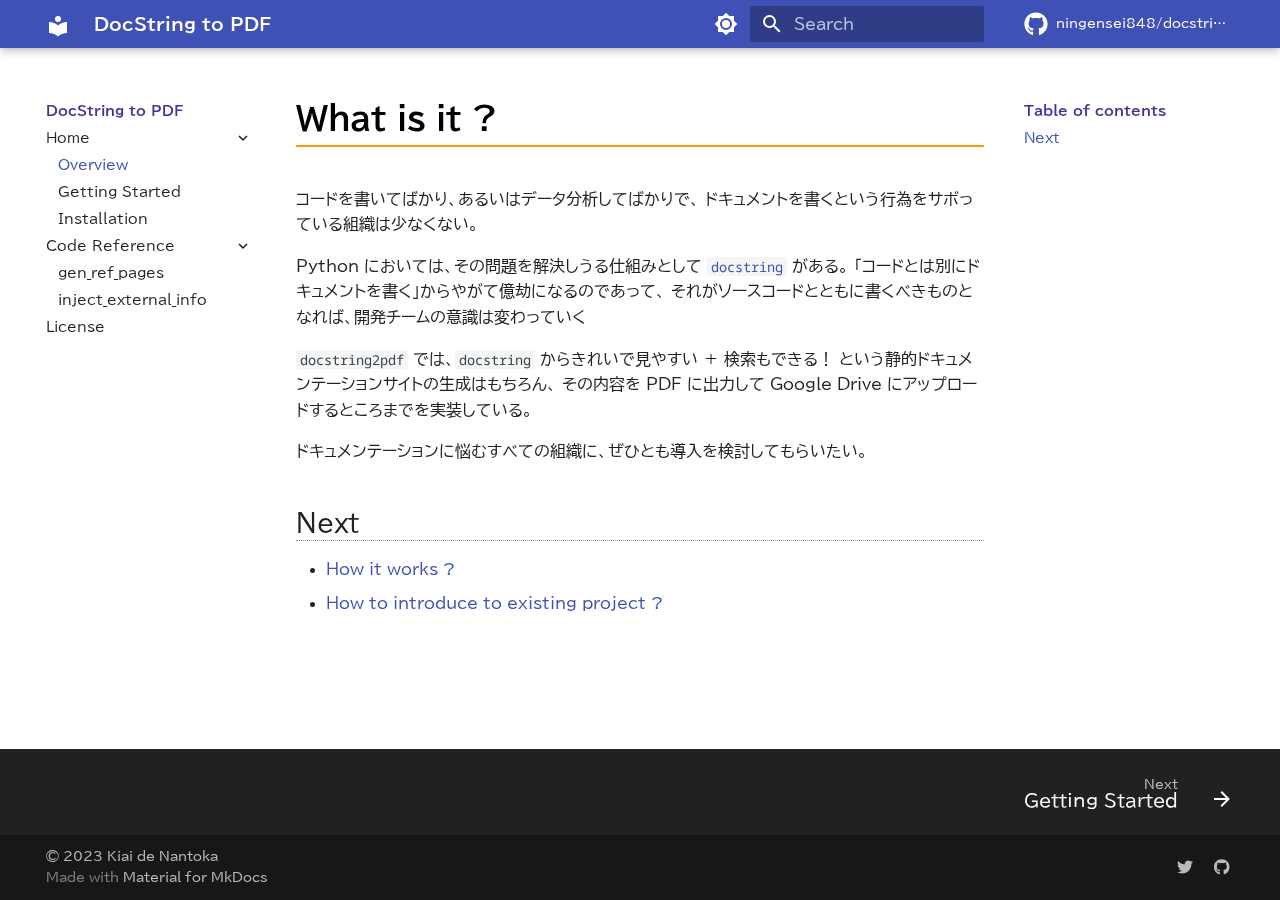
==== index.html @ f51d1ccf "deploy: 85090eb2e5ffa8739192ae83492448641eef5630" ====
<!doctype html>
<html lang="en" class="no-js">
  <head>
    
      <meta charset="utf-8">
      <meta name="viewport" content="width=device-width,initial-scale=1">
      
        <meta name="description" content="This is Documentation for docstring2pdf">
      
      
        <meta name="author" content="Ningensei848">
      
      
        <link rel="canonical" href="https://ningensei848.github.io/docstring2pdf/">
      
      
      
        <link rel="next" href="how-it-works/">
      
      <link rel="icon" href="https://ningensei848.github.io/img/favicon.ico">
      <meta name="generator" content="mkdocs-1.4.2, mkdocs-material-9.1.5">
    
    
      
        <title>docstring2pdf の紹介 - DocString to PDF</title>
      
    
    
      <link rel="stylesheet" href="assets/stylesheets/main.7a7fce14.min.css">
      
        
        <link rel="stylesheet" href="assets/stylesheets/palette.a0c5b2b5.min.css">
      
      

    
    
    
      
        
        
        <link rel="preconnect" href="https://fonts.gstatic.com" crossorigin>
        <link rel="stylesheet" href="https://fonts.googleapis.com/css?family=BIZ+UDPGothic:300,300i,400,400i,700,700i%7CNoto+Sans+Mono:400,400i,700,700i&display=fallback">
        <style>:root{--md-text-font:"BIZ UDPGothic";--md-code-font:"Noto Sans Mono"}</style>
      
    
    
      <link rel="stylesheet" href="assets/_mkdocstrings.css">
    
      <link rel="stylesheet" href="stylesheets/base.css">
    
      <link rel="stylesheet" href="stylesheets/material.css">
    
      <link rel="stylesheet" href="stylesheets/mkdocstrings.css">
    
    <script>__md_scope=new URL(".",location),__md_hash=e=>[...e].reduce((e,_)=>(e<<5)-e+_.charCodeAt(0),0),__md_get=(e,_=localStorage,t=__md_scope)=>JSON.parse(_.getItem(t.pathname+"."+e)),__md_set=(e,_,t=localStorage,a=__md_scope)=>{try{t.setItem(a.pathname+"."+e,JSON.stringify(_))}catch(e){}}</script>
    
      
  


  
  


  <script id="__analytics">function __md_analytics(){function n(){dataLayer.push(arguments)}window.dataLayer=window.dataLayer||[],n("js",new Date),n("config","G-W1M1TTQDP4"),document.addEventListener("DOMContentLoaded",function(){document.forms.search&&document.forms.search.query.addEventListener("blur",function(){this.value&&n("event","search",{search_term:this.value})}),document$.subscribe(function(){var a=document.forms.feedback;if(void 0!==a)for(var e of a.querySelectorAll("[type=submit]"))e.addEventListener("click",function(e){e.preventDefault();var t=document.location.pathname,e=this.getAttribute("data-md-value");n("event","feedback",{page:t,data:e}),a.firstElementChild.disabled=!0;e=a.querySelector(".md-feedback__note [data-md-value='"+e+"']");e&&(e.hidden=!1)}),a.hidden=!1}),location$.subscribe(function(e){n("config","G-W1M1TTQDP4",{page_path:e.pathname})})});var e=document.createElement("script");e.async=!0,e.src="https://www.googletagmanager.com/gtag/js?id=G-W1M1TTQDP4",document.getElementById("__analytics").insertAdjacentElement("afterEnd",e)}</script>

  
    <script>"undefined"!=typeof __md_analytics&&__md_analytics()</script>
  

    
    
      
        <meta  property="og:type"  content="website" >
      
        <meta  property="og:title"  content="docstring2pdf の紹介 - DocString to PDF" >
      
        <meta  property="og:description"  content="This is Documentation for docstring2pdf" >
      
        <meta  property="og:image"  content="https://ningensei848.github.io/docstring2pdf/assets/images/social/index.png" >
      
        <meta  property="og:image:type"  content="image/png" >
      
        <meta  property="og:image:width"  content="1200" >
      
        <meta  property="og:image:height"  content="630" >
      
        <meta  property="og:url"  content="https://ningensei848.github.io/docstring2pdf/" >
      
        <meta  name="twitter:card"  content="summary_large_image" >
      
        <meta  name="twitter:title"  content="docstring2pdf の紹介 - DocString to PDF" >
      
        <meta  name="twitter:description"  content="This is Documentation for docstring2pdf" >
      
        <meta  name="twitter:image"  content="https://ningensei848.github.io/docstring2pdf/assets/images/social/index.png" >
      
    
    
  </head>
  
  
    
    
      
    
    
    
    
    <body dir="ltr" data-md-color-scheme="default" data-md-color-primary="indigo" data-md-color-accent="">
  
    
    
      <script>var palette=__md_get("__palette");if(palette&&"object"==typeof palette.color)for(var key of Object.keys(palette.color))document.body.setAttribute("data-md-color-"+key,palette.color[key])</script>
    
    <input class="md-toggle" data-md-toggle="drawer" type="checkbox" id="__drawer" autocomplete="off">
    <input class="md-toggle" data-md-toggle="search" type="checkbox" id="__search" autocomplete="off">
    <label class="md-overlay" for="__drawer"></label>
    <div data-md-component="skip">
      
        
        <a href="#what-is-it" class="md-skip">
          Skip to content
        </a>
      
    </div>
    <div data-md-component="announce">
      
    </div>
    
    
      

  

<header class="md-header md-header--shadow" data-md-component="header">
  <nav class="md-header__inner md-grid" aria-label="Header">
    <a href="." title="DocString to PDF" class="md-header__button md-logo" aria-label="DocString to PDF" data-md-component="logo">
      
  
  <svg xmlns="http://www.w3.org/2000/svg" viewBox="0 0 24 24"><path d="M12 8a3 3 0 0 0 3-3 3 3 0 0 0-3-3 3 3 0 0 0-3 3 3 3 0 0 0 3 3m0 3.54C9.64 9.35 6.5 8 3 8v11c3.5 0 6.64 1.35 9 3.54 2.36-2.19 5.5-3.54 9-3.54V8c-3.5 0-6.64 1.35-9 3.54Z"/></svg>

    </a>
    <label class="md-header__button md-icon" for="__drawer">
      <svg xmlns="http://www.w3.org/2000/svg" viewBox="0 0 24 24"><path d="M3 6h18v2H3V6m0 5h18v2H3v-2m0 5h18v2H3v-2Z"/></svg>
    </label>
    <div class="md-header__title" data-md-component="header-title">
      <div class="md-header__ellipsis">
        <div class="md-header__topic">
          <span class="md-ellipsis">
            DocString to PDF
          </span>
        </div>
        <div class="md-header__topic" data-md-component="header-topic">
          <span class="md-ellipsis">
            
              docstring2pdf の紹介
            
          </span>
        </div>
      </div>
    </div>
    
      <form class="md-header__option" data-md-component="palette">
        
          
          <input class="md-option" data-md-color-media="(prefers-color-scheme: light)" data-md-color-scheme="default" data-md-color-primary="indigo" data-md-color-accent=""  aria-label="Switch to dark mode"  type="radio" name="__palette" id="__palette_1">
          
            <label class="md-header__button md-icon" title="Switch to dark mode" for="__palette_2" hidden>
              <svg xmlns="http://www.w3.org/2000/svg" viewBox="0 0 24 24"><path d="M12 8a4 4 0 0 0-4 4 4 4 0 0 0 4 4 4 4 0 0 0 4-4 4 4 0 0 0-4-4m0 10a6 6 0 0 1-6-6 6 6 0 0 1 6-6 6 6 0 0 1 6 6 6 6 0 0 1-6 6m8-9.31V4h-4.69L12 .69 8.69 4H4v4.69L.69 12 4 15.31V20h4.69L12 23.31 15.31 20H20v-4.69L23.31 12 20 8.69Z"/></svg>
            </label>
          
        
          
          <input class="md-option" data-md-color-media="(prefers-color-scheme: dark)" data-md-color-scheme="slate" data-md-color-primary="" data-md-color-accent=""  aria-label="Switch to light mode"  type="radio" name="__palette" id="__palette_2">
          
            <label class="md-header__button md-icon" title="Switch to light mode" for="__palette_1" hidden>
              <svg xmlns="http://www.w3.org/2000/svg" viewBox="0 0 24 24"><path d="M12 18c-.89 0-1.74-.2-2.5-.55C11.56 16.5 13 14.42 13 12c0-2.42-1.44-4.5-3.5-5.45C10.26 6.2 11.11 6 12 6a6 6 0 0 1 6 6 6 6 0 0 1-6 6m8-9.31V4h-4.69L12 .69 8.69 4H4v4.69L.69 12 4 15.31V20h4.69L12 23.31 15.31 20H20v-4.69L23.31 12 20 8.69Z"/></svg>
            </label>
          
        
      </form>
    
    
    
      <label class="md-header__button md-icon" for="__search">
        <svg xmlns="http://www.w3.org/2000/svg" viewBox="0 0 24 24"><path d="M9.5 3A6.5 6.5 0 0 1 16 9.5c0 1.61-.59 3.09-1.56 4.23l.27.27h.79l5 5-1.5 1.5-5-5v-.79l-.27-.27A6.516 6.516 0 0 1 9.5 16 6.5 6.5 0 0 1 3 9.5 6.5 6.5 0 0 1 9.5 3m0 2C7 5 5 7 5 9.5S7 14 9.5 14 14 12 14 9.5 12 5 9.5 5Z"/></svg>
      </label>
      <div class="md-search" data-md-component="search" role="dialog">
  <label class="md-search__overlay" for="__search"></label>
  <div class="md-search__inner" role="search">
    <form class="md-search__form" name="search">
      <input type="text" class="md-search__input" name="query" aria-label="Search" placeholder="Search" autocapitalize="off" autocorrect="off" autocomplete="off" spellcheck="false" data-md-component="search-query" required>
      <label class="md-search__icon md-icon" for="__search">
        <svg xmlns="http://www.w3.org/2000/svg" viewBox="0 0 24 24"><path d="M9.5 3A6.5 6.5 0 0 1 16 9.5c0 1.61-.59 3.09-1.56 4.23l.27.27h.79l5 5-1.5 1.5-5-5v-.79l-.27-.27A6.516 6.516 0 0 1 9.5 16 6.5 6.5 0 0 1 3 9.5 6.5 6.5 0 0 1 9.5 3m0 2C7 5 5 7 5 9.5S7 14 9.5 14 14 12 14 9.5 12 5 9.5 5Z"/></svg>
        <svg xmlns="http://www.w3.org/2000/svg" viewBox="0 0 24 24"><path d="M20 11v2H8l5.5 5.5-1.42 1.42L4.16 12l7.92-7.92L13.5 5.5 8 11h12Z"/></svg>
      </label>
      <nav class="md-search__options" aria-label="Search">
        
        <button type="reset" class="md-search__icon md-icon" title="Clear" aria-label="Clear" tabindex="-1">
          <svg xmlns="http://www.w3.org/2000/svg" viewBox="0 0 24 24"><path d="M19 6.41 17.59 5 12 10.59 6.41 5 5 6.41 10.59 12 5 17.59 6.41 19 12 13.41 17.59 19 19 17.59 13.41 12 19 6.41Z"/></svg>
        </button>
      </nav>
      
    </form>
    <div class="md-search__output">
      <div class="md-search__scrollwrap" data-md-scrollfix>
        <div class="md-search-result" data-md-component="search-result">
          <div class="md-search-result__meta">
            Initializing search
          </div>
          <ol class="md-search-result__list" role="presentation"></ol>
        </div>
      </div>
    </div>
  </div>
</div>
    
    
      <div class="md-header__source">
        <a href="https://github.com/ningensei848/docstring2pdf" title="Go to repository" class="md-source" data-md-component="source">
  <div class="md-source__icon md-icon">
    
    <svg xmlns="http://www.w3.org/2000/svg" viewBox="0 0 496 512"><!--! Font Awesome Free 6.3.0 by @fontawesome - https://fontawesome.com License - https://fontawesome.com/license/free (Icons: CC BY 4.0, Fonts: SIL OFL 1.1, Code: MIT License) Copyright 2023 Fonticons, Inc.--><path d="M165.9 397.4c0 2-2.3 3.6-5.2 3.6-3.3.3-5.6-1.3-5.6-3.6 0-2 2.3-3.6 5.2-3.6 3-.3 5.6 1.3 5.6 3.6zm-31.1-4.5c-.7 2 1.3 4.3 4.3 4.9 2.6 1 5.6 0 6.2-2s-1.3-4.3-4.3-5.2c-2.6-.7-5.5.3-6.2 2.3zm44.2-1.7c-2.9.7-4.9 2.6-4.6 4.9.3 2 2.9 3.3 5.9 2.6 2.9-.7 4.9-2.6 4.6-4.6-.3-1.9-3-3.2-5.9-2.9zM244.8 8C106.1 8 0 113.3 0 252c0 110.9 69.8 205.8 169.5 239.2 12.8 2.3 17.3-5.6 17.3-12.1 0-6.2-.3-40.4-.3-61.4 0 0-70 15-84.7-29.8 0 0-11.4-29.1-27.8-36.6 0 0-22.9-15.7 1.6-15.4 0 0 24.9 2 38.6 25.8 21.9 38.6 58.6 27.5 72.9 20.9 2.3-16 8.8-27.1 16-33.7-55.9-6.2-112.3-14.3-112.3-110.5 0-27.5 7.6-41.3 23.6-58.9-2.6-6.5-11.1-33.3 2.6-67.9 20.9-6.5 69 27 69 27 20-5.6 41.5-8.5 62.8-8.5s42.8 2.9 62.8 8.5c0 0 48.1-33.6 69-27 13.7 34.7 5.2 61.4 2.6 67.9 16 17.7 25.8 31.5 25.8 58.9 0 96.5-58.9 104.2-114.8 110.5 9.2 7.9 17 22.9 17 46.4 0 33.7-.3 75.4-.3 83.6 0 6.5 4.6 14.4 17.3 12.1C428.2 457.8 496 362.9 496 252 496 113.3 383.5 8 244.8 8zM97.2 352.9c-1.3 1-1 3.3.7 5.2 1.6 1.6 3.9 2.3 5.2 1 1.3-1 1-3.3-.7-5.2-1.6-1.6-3.9-2.3-5.2-1zm-10.8-8.1c-.7 1.3.3 2.9 2.3 3.9 1.6 1 3.6.7 4.3-.7.7-1.3-.3-2.9-2.3-3.9-2-.6-3.6-.3-4.3.7zm32.4 35.6c-1.6 1.3-1 4.3 1.3 6.2 2.3 2.3 5.2 2.6 6.5 1 1.3-1.3.7-4.3-1.3-6.2-2.2-2.3-5.2-2.6-6.5-1zm-11.4-14.7c-1.6 1-1.6 3.6 0 5.9 1.6 2.3 4.3 3.3 5.6 2.3 1.6-1.3 1.6-3.9 0-6.2-1.4-2.3-4-3.3-5.6-2z"/></svg>
  </div>
  <div class="md-source__repository">
    ningensei848/docstring2pdf
  </div>
</a>
      </div>
    
  </nav>
  
</header>
    
    <div class="md-container" data-md-component="container">
      
      
        
          
        
      
      <main class="md-main" data-md-component="main">
        <div class="md-main__inner md-grid">
          
            
              
              <div class="md-sidebar md-sidebar--primary" data-md-component="sidebar" data-md-type="navigation" >
                <div class="md-sidebar__scrollwrap">
                  <div class="md-sidebar__inner">
                    


<nav class="md-nav md-nav--primary" aria-label="Navigation" data-md-level="0">
  <label class="md-nav__title" for="__drawer">
    <a href="." title="DocString to PDF" class="md-nav__button md-logo" aria-label="DocString to PDF" data-md-component="logo">
      
  
  <svg xmlns="http://www.w3.org/2000/svg" viewBox="0 0 24 24"><path d="M12 8a3 3 0 0 0 3-3 3 3 0 0 0-3-3 3 3 0 0 0-3 3 3 3 0 0 0 3 3m0 3.54C9.64 9.35 6.5 8 3 8v11c3.5 0 6.64 1.35 9 3.54 2.36-2.19 5.5-3.54 9-3.54V8c-3.5 0-6.64 1.35-9 3.54Z"/></svg>

    </a>
    DocString to PDF
  </label>
  
    <div class="md-nav__source">
      <a href="https://github.com/ningensei848/docstring2pdf" title="Go to repository" class="md-source" data-md-component="source">
  <div class="md-source__icon md-icon">
    
    <svg xmlns="http://www.w3.org/2000/svg" viewBox="0 0 496 512"><!--! Font Awesome Free 6.3.0 by @fontawesome - https://fontawesome.com License - https://fontawesome.com/license/free (Icons: CC BY 4.0, Fonts: SIL OFL 1.1, Code: MIT License) Copyright 2023 Fonticons, Inc.--><path d="M165.9 397.4c0 2-2.3 3.6-5.2 3.6-3.3.3-5.6-1.3-5.6-3.6 0-2 2.3-3.6 5.2-3.6 3-.3 5.6 1.3 5.6 3.6zm-31.1-4.5c-.7 2 1.3 4.3 4.3 4.9 2.6 1 5.6 0 6.2-2s-1.3-4.3-4.3-5.2c-2.6-.7-5.5.3-6.2 2.3zm44.2-1.7c-2.9.7-4.9 2.6-4.6 4.9.3 2 2.9 3.3 5.9 2.6 2.9-.7 4.9-2.6 4.6-4.6-.3-1.9-3-3.2-5.9-2.9zM244.8 8C106.1 8 0 113.3 0 252c0 110.9 69.8 205.8 169.5 239.2 12.8 2.3 17.3-5.6 17.3-12.1 0-6.2-.3-40.4-.3-61.4 0 0-70 15-84.7-29.8 0 0-11.4-29.1-27.8-36.6 0 0-22.9-15.7 1.6-15.4 0 0 24.9 2 38.6 25.8 21.9 38.6 58.6 27.5 72.9 20.9 2.3-16 8.8-27.1 16-33.7-55.9-6.2-112.3-14.3-112.3-110.5 0-27.5 7.6-41.3 23.6-58.9-2.6-6.5-11.1-33.3 2.6-67.9 20.9-6.5 69 27 69 27 20-5.6 41.5-8.5 62.8-8.5s42.8 2.9 62.8 8.5c0 0 48.1-33.6 69-27 13.7 34.7 5.2 61.4 2.6 67.9 16 17.7 25.8 31.5 25.8 58.9 0 96.5-58.9 104.2-114.8 110.5 9.2 7.9 17 22.9 17 46.4 0 33.7-.3 75.4-.3 83.6 0 6.5 4.6 14.4 17.3 12.1C428.2 457.8 496 362.9 496 252 496 113.3 383.5 8 244.8 8zM97.2 352.9c-1.3 1-1 3.3.7 5.2 1.6 1.6 3.9 2.3 5.2 1 1.3-1 1-3.3-.7-5.2-1.6-1.6-3.9-2.3-5.2-1zm-10.8-8.1c-.7 1.3.3 2.9 2.3 3.9 1.6 1 3.6.7 4.3-.7.7-1.3-.3-2.9-2.3-3.9-2-.6-3.6-.3-4.3.7zm32.4 35.6c-1.6 1.3-1 4.3 1.3 6.2 2.3 2.3 5.2 2.6 6.5 1 1.3-1.3.7-4.3-1.3-6.2-2.2-2.3-5.2-2.6-6.5-1zm-11.4-14.7c-1.6 1-1.6 3.6 0 5.9 1.6 2.3 4.3 3.3 5.6 2.3 1.6-1.3 1.6-3.9 0-6.2-1.4-2.3-4-3.3-5.6-2z"/></svg>
  </div>
  <div class="md-source__repository">
    ningensei848/docstring2pdf
  </div>
</a>
    </div>
  
  <ul class="md-nav__list" data-md-scrollfix>
    
      
      
      

  
  
    
  
  
    
    <li class="md-nav__item md-nav__item--active md-nav__item--nested">
      
      
      
      
      <input class="md-nav__toggle md-toggle " type="checkbox" id="__nav_1" checked>
      
      
      
        <label class="md-nav__link" for="__nav_1" id="__nav_1_label" tabindex="0">
          Home
          <span class="md-nav__icon md-icon"></span>
        </label>
      
      <nav class="md-nav" data-md-level="1" aria-labelledby="__nav_1_label" aria-expanded="true">
        <label class="md-nav__title" for="__nav_1">
          <span class="md-nav__icon md-icon"></span>
          Home
        </label>
        <ul class="md-nav__list" data-md-scrollfix>
          
            
              
  
  
    
  
  
    <li class="md-nav__item md-nav__item--active">
      
      <input class="md-nav__toggle md-toggle" type="checkbox" id="__toc">
      
      
        
      
      
        <label class="md-nav__link md-nav__link--active" for="__toc">
          Overview
          <span class="md-nav__icon md-icon"></span>
        </label>
      
      <a href="." class="md-nav__link md-nav__link--active">
        Overview
      </a>
      
        

<nav class="md-nav md-nav--secondary" aria-label="Table of contents">
  
  
  
    
  
  
    <label class="md-nav__title" for="__toc">
      <span class="md-nav__icon md-icon"></span>
      Table of contents
    </label>
    <ul class="md-nav__list" data-md-component="toc" data-md-scrollfix>
      
        <li class="md-nav__item">
  <a href="#next" class="md-nav__link">
    Next
  </a>
  
</li>
      
    </ul>
  
</nav>
      
    </li>
  

            
          
            
              
  
  
  
    <li class="md-nav__item">
      <a href="how-it-works/" class="md-nav__link">
        Getting Started
      </a>
    </li>
  

            
          
            
              
  
  
  
    <li class="md-nav__item">
      <a href="how-to-introduce/" class="md-nav__link">
        Installation
      </a>
    </li>
  

            
          
        </ul>
      </nav>
    </li>
  

    
      
      
      

  
  
  
    
    <li class="md-nav__item md-nav__item--nested">
      
      
      
      
        
      
      <input class="md-nav__toggle md-toggle md-toggle--indeterminate" type="checkbox" id="__nav_2" >
      
      
      
        <label class="md-nav__link" for="__nav_2" id="__nav_2_label" tabindex="0">
          Code Reference
          <span class="md-nav__icon md-icon"></span>
        </label>
      
      <nav class="md-nav" data-md-level="1" aria-labelledby="__nav_2_label" aria-expanded="false">
        <label class="md-nav__title" for="__nav_2">
          <span class="md-nav__icon md-icon"></span>
          Code Reference
        </label>
        <ul class="md-nav__list" data-md-scrollfix>
          
            
              
  
  
  
    <li class="md-nav__item">
      <a href="reference/src/gen_ref_pages/" class="md-nav__link">
        gen_ref_pages
      </a>
    </li>
  

            
          
            
              
  
  
  
    <li class="md-nav__item">
      <a href="reference/src/inject_external_info/" class="md-nav__link">
        inject_external_info
      </a>
    </li>
  

            
          
        </ul>
      </nav>
    </li>
  

    
      
      
      

  
  
  
    <li class="md-nav__item">
      <a href="license/" class="md-nav__link">
        License
      </a>
    </li>
  

    
  </ul>
</nav>
                  </div>
                </div>
              </div>
            
            
              
              <div class="md-sidebar md-sidebar--secondary" data-md-component="sidebar" data-md-type="toc" >
                <div class="md-sidebar__scrollwrap">
                  <div class="md-sidebar__inner">
                    

<nav class="md-nav md-nav--secondary" aria-label="Table of contents">
  
  
  
    
  
  
    <label class="md-nav__title" for="__toc">
      <span class="md-nav__icon md-icon"></span>
      Table of contents
    </label>
    <ul class="md-nav__list" data-md-component="toc" data-md-scrollfix>
      
        <li class="md-nav__item">
  <a href="#next" class="md-nav__link">
    Next
  </a>
  
</li>
      
    </ul>
  
</nav>
                  </div>
                </div>
              </div>
            
          
          
            <div class="md-content" data-md-component="content">
              <article class="md-content__inner md-typeset">
                
                  

  
  


<h1 id="what-is-it">What is it ?<a class="headerlink" href="#what-is-it" title="Permanent link">¤</a></h1>
<p>コードを書いてばかり、あるいはデータ分析してばかりで、
ドキュメントを書くという行為をサボっている組織は少なくない。</p>
<p>Python においては、その問題を解決しうる仕組みとして
 <a href="https://peps.python.org/pep-0257/"><code>docstring</code></a> がある。
「コードとは別にドキュメントを書く」からやがて億劫になるのであって、
それがソースコードとともに書くべきものとなれば、開発チームの意識は変わっていく――</p>
<p><code>docstring2pdf</code> では、<code>docstring</code> からきれいで見やすい ＋ 検索もできる！
という静的ドキュメンテーションサイトの生成はもちろん、
その内容を PDF に出力して Google Drive にアップロードするところまでを実装している。</p>
<!-- TODO: 既存プロジェクトへの移植も、いくつかの設定ファイルをコピペするだけでよい。 -->

<p>ドキュメンテーションに悩むすべての組織に、ぜひとも導入を検討してもらいたい。</p>
<h2 id="next">Next<a class="headerlink" href="#next" title="Permanent link">¤</a></h2>
<ul>
<li><a href="how-it-works/">How it works ?</a></li>
<li><a href="how-to-introduce/">How to introduce to existing project ?</a></li>
</ul>


  




                
              </article>
            </div>
          
          
        </div>
        
          <button type="button" class="md-top md-icon" data-md-component="top" hidden>
            <svg xmlns="http://www.w3.org/2000/svg" viewBox="0 0 24 24"><path d="M13 20h-2V8l-5.5 5.5-1.42-1.42L12 4.16l7.92 7.92-1.42 1.42L13 8v12Z"/></svg>
            Back to top
          </button>
        
      </main>
      
        <footer class="md-footer">
  
    
      
      <nav class="md-footer__inner md-grid" aria-label="Footer" >
        
        
          
          <a href="how-it-works/" class="md-footer__link md-footer__link--next" aria-label="Next: Getting Started" rel="next">
            <div class="md-footer__title">
              <span class="md-footer__direction">
                Next
              </span>
              <div class="md-ellipsis">
                Getting Started
              </div>
            </div>
            <div class="md-footer__button md-icon">
              <svg xmlns="http://www.w3.org/2000/svg" viewBox="0 0 24 24"><path d="M4 11v2h12l-5.5 5.5 1.42 1.42L19.84 12l-7.92-7.92L10.5 5.5 16 11H4Z"/></svg>
            </div>
          </a>
        
      </nav>
    
  
  <div class="md-footer-meta md-typeset">
    <div class="md-footer-meta__inner md-grid">
      <div class="md-copyright">
  
    <div class="md-copyright__highlight">
      &copy; 2023 Kiai de Nantoka
    </div>
  
  
    Made with
    <a href="https://squidfunk.github.io/mkdocs-material/" target="_blank" rel="noopener">
      Material for MkDocs
    </a>
  
</div>
      
        <div class="md-social">
  
    
    
    
    
    <a href="https://twitter.com/Ningensei848" target="_blank" rel="noopener" title="Ningensei848 on Twitter" class="md-social__link">
      <svg xmlns="http://www.w3.org/2000/svg" viewBox="0 0 512 512"><!--! Font Awesome Free 6.3.0 by @fontawesome - https://fontawesome.com License - https://fontawesome.com/license/free (Icons: CC BY 4.0, Fonts: SIL OFL 1.1, Code: MIT License) Copyright 2023 Fonticons, Inc.--><path d="M459.37 151.716c.325 4.548.325 9.097.325 13.645 0 138.72-105.583 298.558-298.558 298.558-59.452 0-114.68-17.219-161.137-47.106 8.447.974 16.568 1.299 25.34 1.299 49.055 0 94.213-16.568 130.274-44.832-46.132-.975-84.792-31.188-98.112-72.772 6.498.974 12.995 1.624 19.818 1.624 9.421 0 18.843-1.3 27.614-3.573-48.081-9.747-84.143-51.98-84.143-102.985v-1.299c13.969 7.797 30.214 12.67 47.431 13.319-28.264-18.843-46.781-51.005-46.781-87.391 0-19.492 5.197-37.36 14.294-52.954 51.655 63.675 129.3 105.258 216.365 109.807-1.624-7.797-2.599-15.918-2.599-24.04 0-57.828 46.782-104.934 104.934-104.934 30.213 0 57.502 12.67 76.67 33.137 23.715-4.548 46.456-13.32 66.599-25.34-7.798 24.366-24.366 44.833-46.132 57.827 21.117-2.273 41.584-8.122 60.426-16.243-14.292 20.791-32.161 39.308-52.628 54.253z"/></svg>
    </a>
  
    
    
    
    
      
      
    
    <a href="https://github.com/Ningensei848/docstring2pdf" target="_blank" rel="noopener" title="github.com" class="md-social__link">
      <svg xmlns="http://www.w3.org/2000/svg" viewBox="0 0 496 512"><!--! Font Awesome Free 6.3.0 by @fontawesome - https://fontawesome.com License - https://fontawesome.com/license/free (Icons: CC BY 4.0, Fonts: SIL OFL 1.1, Code: MIT License) Copyright 2023 Fonticons, Inc.--><path d="M165.9 397.4c0 2-2.3 3.6-5.2 3.6-3.3.3-5.6-1.3-5.6-3.6 0-2 2.3-3.6 5.2-3.6 3-.3 5.6 1.3 5.6 3.6zm-31.1-4.5c-.7 2 1.3 4.3 4.3 4.9 2.6 1 5.6 0 6.2-2s-1.3-4.3-4.3-5.2c-2.6-.7-5.5.3-6.2 2.3zm44.2-1.7c-2.9.7-4.9 2.6-4.6 4.9.3 2 2.9 3.3 5.9 2.6 2.9-.7 4.9-2.6 4.6-4.6-.3-1.9-3-3.2-5.9-2.9zM244.8 8C106.1 8 0 113.3 0 252c0 110.9 69.8 205.8 169.5 239.2 12.8 2.3 17.3-5.6 17.3-12.1 0-6.2-.3-40.4-.3-61.4 0 0-70 15-84.7-29.8 0 0-11.4-29.1-27.8-36.6 0 0-22.9-15.7 1.6-15.4 0 0 24.9 2 38.6 25.8 21.9 38.6 58.6 27.5 72.9 20.9 2.3-16 8.8-27.1 16-33.7-55.9-6.2-112.3-14.3-112.3-110.5 0-27.5 7.6-41.3 23.6-58.9-2.6-6.5-11.1-33.3 2.6-67.9 20.9-6.5 69 27 69 27 20-5.6 41.5-8.5 62.8-8.5s42.8 2.9 62.8 8.5c0 0 48.1-33.6 69-27 13.7 34.7 5.2 61.4 2.6 67.9 16 17.7 25.8 31.5 25.8 58.9 0 96.5-58.9 104.2-114.8 110.5 9.2 7.9 17 22.9 17 46.4 0 33.7-.3 75.4-.3 83.6 0 6.5 4.6 14.4 17.3 12.1C428.2 457.8 496 362.9 496 252 496 113.3 383.5 8 244.8 8zM97.2 352.9c-1.3 1-1 3.3.7 5.2 1.6 1.6 3.9 2.3 5.2 1 1.3-1 1-3.3-.7-5.2-1.6-1.6-3.9-2.3-5.2-1zm-10.8-8.1c-.7 1.3.3 2.9 2.3 3.9 1.6 1 3.6.7 4.3-.7.7-1.3-.3-2.9-2.3-3.9-2-.6-3.6-.3-4.3.7zm32.4 35.6c-1.6 1.3-1 4.3 1.3 6.2 2.3 2.3 5.2 2.6 6.5 1 1.3-1.3.7-4.3-1.3-6.2-2.2-2.3-5.2-2.6-6.5-1zm-11.4-14.7c-1.6 1-1.6 3.6 0 5.9 1.6 2.3 4.3 3.3 5.6 2.3 1.6-1.3 1.6-3.9 0-6.2-1.4-2.3-4-3.3-5.6-2z"/></svg>
    </a>
  
</div>
      
    </div>
  </div>
</footer>
      
    </div>
    <div class="md-dialog" data-md-component="dialog">
      <div class="md-dialog__inner md-typeset"></div>
    </div>
    
    <script id="__config" type="application/json">{"base": ".", "features": ["header.autohide", "navigation.expand", "navigation.top", "navigation.footer"], "search": "assets/javascripts/workers/search.208ed371.min.js", "translations": {"clipboard.copied": "Copied to clipboard", "clipboard.copy": "Copy to clipboard", "search.result.more.one": "1 more on this page", "search.result.more.other": "# more on this page", "search.result.none": "No matching documents", "search.result.one": "1 matching document", "search.result.other": "# matching documents", "search.result.placeholder": "Type to start searching", "search.result.term.missing": "Missing", "select.version": "Select version"}}</script>
    
    
      <script src="assets/javascripts/bundle.407015b8.min.js"></script>
      
    
  </body>
</html>
---- assets/stylesheets/main.7a7fce14.min.css ----
@charset "UTF-8";html{-webkit-text-size-adjust:none;-moz-text-size-adjust:none;text-size-adjust:none;box-sizing:border-box}*,:after,:before{box-sizing:inherit}@media (prefers-reduced-motion){*,:after,:before{transition:none!important}}body{margin:0}a,button,input,label{-webkit-tap-highlight-color:transparent}a{color:inherit;text-decoration:none}hr{border:0;box-sizing:initial;display:block;height:.05rem;overflow:visible;padding:0}small{font-size:80%}sub,sup{line-height:1em}img{border-style:none}table{border-collapse:initial;border-spacing:0}td,th{font-weight:400;vertical-align:top}button{background:#0000;border:0;font-family:inherit;font-size:inherit;margin:0;padding:0}input{border:0;outline:none}:root{--md-primary-fg-color:#4051b5;--md-primary-fg-color--light:#5d6cc0;--md-primary-fg-color--dark:#303fa1;--md-primary-bg-color:#fff;--md-primary-bg-color--light:#ffffffb3;--md-accent-fg-color:#526cfe;--md-accent-fg-color--transparent:#526cfe1a;--md-accent-bg-color:#fff;--md-accent-bg-color--light:#ffffffb3}:root,[data-md-color-scheme=default]{--md-default-fg-color:#000000de;--md-default-fg-color--light:#0000008a;--md-default-fg-color--lighter:#00000052;--md-default-fg-color--lightest:#00000012;--md-default-bg-color:#fff;--md-default-bg-color--light:#ffffffb3;--md-default-bg-color--lighter:#ffffff4d;--md-default-bg-color--lightest:#ffffff1f;--md-code-fg-color:#36464e;--md-code-bg-color:#f5f5f5;--md-code-hl-color:#ffff0080;--md-code-hl-number-color:#d52a2a;--md-code-hl-special-color:#db1457;--md-code-hl-function-color:#a846b9;--md-code-hl-constant-color:#6e59d9;--md-code-hl-keyword-color:#3f6ec6;--md-code-hl-string-color:#1c7d4d;--md-code-hl-name-color:var(--md-code-fg-color);--md-code-hl-operator-color:var(--md-default-fg-color--light);--md-code-hl-punctuation-color:var(--md-default-fg-color--light);--md-code-hl-comment-color:var(--md-default-fg-color--light);--md-code-hl-generic-color:var(--md-default-fg-color--light);--md-code-hl-variable-color:var(--md-default-fg-color--light);--md-typeset-color:var(--md-default-fg-color);--md-typeset-a-color:var(--md-primary-fg-color);--md-typeset-mark-color:#ffff0080;--md-typeset-del-color:#f5503d26;--md-typeset-ins-color:#0bd57026;--md-typeset-kbd-color:#fafafa;--md-typeset-kbd-accent-color:#fff;--md-typeset-kbd-border-color:#b8b8b8;--md-typeset-table-color:#0000001f;--md-typeset-table-color--light:rgba(0,0,0,.035);--md-admonition-fg-color:var(--md-default-fg-color);--md-admonition-bg-color:var(--md-default-bg-color);--md-warning-fg-color:#000000de;--md-warning-bg-color:#ff9;--md-footer-fg-color:#fff;--md-footer-fg-color--light:#ffffffb3;--md-footer-fg-color--lighter:#ffffff73;--md-footer-bg-color:#000000de;--md-footer-bg-color--dark:#00000052;--md-shadow-z1:0 0.2rem 0.5rem #0000000d,0 0 0.05rem #0000001a;--md-shadow-z2:0 0.2rem 0.5rem #0000001a,0 0 0.05rem #00000040;--md-shadow-z3:0 0.2rem 0.5rem #0003,0 0 0.05rem #00000059}.md-icon svg{fill:currentcolor;display:block;height:1.2rem;width:1.2rem}body{-webkit-font-smoothing:antialiased;-moz-osx-font-smoothing:grayscale;--md-text-font-family:var(--md-text-font,_),-apple-system,BlinkMacSystemFont,Helvetica,Arial,sans-serif;--md-code-font-family:var(--md-code-font,_),SFMono-Regular,Consolas,Menlo,monospace}aside,body,input{font-feature-settings:"kern","liga";color:var(--md-typeset-color);font-family:var(--md-text-font-family)}code,kbd,pre{font-feature-settings:"kern";font-family:var(--md-code-font-family)}:root{--md-typeset-table-sort-icon:url('data:image/svg+xml;charset=utf-8,<svg xmlns="http://www.w3.org/2000/svg" viewBox="0 0 24 24"><path d="m18 21-4-4h3V7h-3l4-4 4 4h-3v10h3M2 19v-2h10v2M2 13v-2h7v2M2 7V5h4v2H2Z"/></svg>');--md-typeset-table-sort-icon--asc:url('data:image/svg+xml;charset=utf-8,<svg xmlns="http://www.w3.org/2000/svg" viewBox="0 0 24 24"><path d="M19 17h3l-4 4-4-4h3V3h2M2 17h10v2H2M6 5v2H2V5m0 6h7v2H2v-2Z"/></svg>');--md-typeset-table-sort-icon--desc:url('data:image/svg+xml;charset=utf-8,<svg xmlns="http://www.w3.org/2000/svg" viewBox="0 0 24 24"><path d="M19 7h3l-4-4-4 4h3v14h2M2 17h10v2H2M6 5v2H2V5m0 6h7v2H2v-2Z"/></svg>')}.md-typeset{-webkit-print-color-adjust:exact;color-adjust:exact;font-size:.8rem;line-height:1.6}@media print{.md-typeset{font-size:.68rem}}.md-typeset blockquote,.md-typeset dl,.md-typeset figure,.md-typeset ol,.md-typeset pre,.md-typeset ul{margin-bottom:1em;margin-top:1em}.md-typeset h1{color:var(--md-default-fg-color--light);font-size:2em;line-height:1.3;margin:0 0 1.25em}.md-typeset h1,.md-typeset h2{font-weight:300;letter-spacing:-.01em}.md-typeset h2{font-size:1.5625em;line-height:1.4;margin:1.6em 0 .64em}.md-typeset h3{font-size:1.25em;font-weight:400;letter-spacing:-.01em;line-height:1.5;margin:1.6em 0 .8em}.md-typeset h2+h3{margin-top:.8em}.md-typeset h4{font-weight:700;letter-spacing:-.01em;margin:1em 0}.md-typeset h5,.md-typeset h6{color:var(--md-default-fg-color--light);font-size:.8em;font-weight:700;letter-spacing:-.01em;margin:1.25em 0}.md-typeset h5{text-transform:uppercase}.md-typeset hr{border-bottom:.05rem solid var(--md-default-fg-color--lightest);display:flow-root;margin:1.5em 0}.md-typeset a{color:var(--md-typeset-a-color);word-break:break-word}.md-typeset a,.md-typeset a:before{transition:color 125ms}.md-typeset a:focus,.md-typeset a:hover{color:var(--md-accent-fg-color)}.md-typeset a:focus code,.md-typeset a:hover code{background-color:var(--md-accent-fg-color--transparent)}.md-typeset a code{color:currentcolor;transition:background-color 125ms}.md-typeset a.focus-visible{outline-color:var(--md-accent-fg-color);outline-offset:.2rem}.md-typeset code,.md-typeset kbd,.md-typeset pre{color:var(--md-code-fg-color);direction:ltr;font-variant-ligatures:none}@media print{.md-typeset code,.md-typeset kbd,.md-typeset pre{white-space:pre-wrap}}.md-typeset code{background-color:var(--md-code-bg-color);border-radius:.1rem;-webkit-box-decoration-break:clone;box-decoration-break:clone;font-size:.85em;padding:0 .2941176471em;word-break:break-word}.md-typeset code:not(.focus-visible){-webkit-tap-highlight-color:transparent;outline:none}.md-typeset pre{display:flow-root;line-height:1.4;position:relative}.md-typeset pre>code{-webkit-box-decoration-break:slice;box-decoration-break:slice;box-shadow:none;display:block;margin:0;outline-color:var(--md-accent-fg-color);overflow:auto;padding:.7720588235em 1.1764705882em;scrollbar-color:var(--md-default-fg-color--lighter) #0000;scrollbar-width:thin;touch-action:auto;word-break:normal}.md-typeset pre>code:hover{scrollbar-color:var(--md-accent-fg-color) #0000}.md-typeset pre>code::-webkit-scrollbar{height:.2rem;width:.2rem}.md-typeset pre>code::-webkit-scrollbar-thumb{background-color:var(--md-default-fg-color--lighter)}.md-typeset pre>code::-webkit-scrollbar-thumb:hover{background-color:var(--md-accent-fg-color)}.md-typeset kbd{background-color:var(--md-typeset-kbd-color);border-radius:.1rem;box-shadow:0 .1rem 0 .05rem var(--md-typeset-kbd-border-color),0 .1rem 0 var(--md-typeset-kbd-border-color),0 -.1rem .2rem var(--md-typeset-kbd-accent-color) inset;color:var(--md-default-fg-color);display:inline-block;font-size:.75em;padding:0 .6666666667em;vertical-align:text-top;word-break:break-word}.md-typeset mark{background-color:var(--md-typeset-mark-color);-webkit-box-decoration-break:clone;box-decoration-break:clone;color:inherit;word-break:break-word}.md-typeset abbr{border-bottom:.05rem dotted var(--md-default-fg-color--light);cursor:help;text-decoration:none}@media (hover:none){.md-typeset abbr[title]:focus:after,.md-typeset abbr[title]:hover:after{background-color:var(--md-default-fg-color);border-radius:.1rem;box-shadow:var(--md-shadow-z3);color:var(--md-default-bg-color);content:attr(title);font-size:.7rem;left:.8rem;margin-top:2em;padding:.2rem .3rem;position:absolute;right:.8rem}}.md-typeset small{opacity:.75}[dir=ltr] .md-typeset sub,[dir=ltr] .md-typeset sup{margin-left:.078125em}[dir=rtl] .md-typeset sub,[dir=rtl] .md-typeset sup{margin-right:.078125em}[dir=ltr] .md-typeset blockquote{padding-left:.6rem}[dir=rtl] .md-typeset blockquote{padding-right:.6rem}[dir=ltr] .md-typeset blockquote{border-left:.2rem solid var(--md-default-fg-color--lighter)}[dir=rtl] .md-typeset blockquote{border-right:.2rem solid var(--md-default-fg-color--lighter)}.md-typeset blockquote{color:var(--md-default-fg-color--light);margin-left:0;margin-right:0}.md-typeset ul{list-style-type:disc}[dir=ltr] .md-typeset ol,[dir=ltr] .md-typeset ul{margin-left:.625em}[dir=rtl] .md-typeset ol,[dir=rtl] .md-typeset ul{margin-right:.625em}.md-typeset ol,.md-typeset ul{padding:0}.md-typeset ol:not([hidden]),.md-typeset ul:not([hidden]){display:flow-root}.md-typeset ol ol,.md-typeset ul ol{list-style-type:lower-alpha}.md-typeset ol ol ol,.md-typeset ul ol ol{list-style-type:lower-roman}[dir=ltr] .md-typeset ol li,[dir=ltr] .md-typeset ul li{margin-left:1.25em}[dir=rtl] .md-typeset ol li,[dir=rtl] .md-typeset ul li{margin-right:1.25em}.md-typeset ol li,.md-typeset ul li{margin-bottom:.5em}.md-typeset ol li blockquote,.md-typeset ol li p,.md-typeset ul li blockquote,.md-typeset ul li p{margin:.5em 0}.md-typeset ol li:last-child,.md-typeset ul li:last-child{margin-bottom:0}[dir=ltr] .md-typeset ol li ol,[dir=ltr] .md-typeset ol li ul,[dir=ltr] .md-typeset ul li ol,[dir=ltr] .md-typeset ul li ul{margin-left:.625em}[dir=rtl] .md-typeset ol li ol,[dir=rtl] .md-typeset ol li ul,[dir=rtl] .md-typeset ul li ol,[dir=rtl] .md-typeset ul li ul{margin-right:.625em}.md-typeset ol li ol,.md-typeset ol li ul,.md-typeset ul li ol,.md-typeset ul li ul{margin-bottom:.5em;margin-top:.5em}[dir=ltr] .md-typeset dd{margin-left:1.875em}[dir=rtl] .md-typeset dd{margin-right:1.875em}.md-typeset dd{margin-bottom:1.5em;margin-top:1em}.md-typeset img,.md-typeset svg,.md-typeset video{height:auto;max-width:100%}.md-typeset img[align=left]{margin:1em 1em 1em 0}.md-typeset img[align=right]{margin:1em 0 1em 1em}.md-typeset img[align]:only-child{margin-top:0}.md-typeset img[src$="#gh-dark-mode-only"],.md-typeset img[src$="#only-dark"]{display:none}.md-typeset figure{display:flow-root;margin:1em auto;max-width:100%;text-align:center;width:-webkit-fit-content;width:-moz-fit-content;width:fit-content}.md-typeset figure img{display:block}.md-typeset figcaption{font-style:italic;margin:1em auto;max-width:24rem}.md-typeset iframe{max-width:100%}.md-typeset table:not([class]){background-color:var(--md-default-bg-color);border:.05rem solid var(--md-typeset-table-color);border-radius:.1rem;display:inline-block;font-size:.64rem;max-width:100%;overflow:auto;touch-action:auto}@media print{.md-typeset table:not([class]){display:table}}.md-typeset table:not([class])+*{margin-top:1.5em}.md-typeset table:not([class]) td>:first-child,.md-typeset table:not([class]) th>:first-child{margin-top:0}.md-typeset table:not([class]) td>:last-child,.md-typeset table:not([class]) th>:last-child{margin-bottom:0}.md-typeset table:not([class]) td:not([align]),.md-typeset table:not([class]) th:not([align]){text-align:left}[dir=rtl] .md-typeset table:not([class]) td:not([align]),[dir=rtl] .md-typeset table:not([class]) th:not([align]){text-align:right}.md-typeset table:not([class]) th{font-weight:700;min-width:5rem;padding:.9375em 1.25em;vertical-align:top}.md-typeset table:not([class]) td{border-top:.05rem solid var(--md-typeset-table-color);padding:.9375em 1.25em;vertical-align:top}.md-typeset table:not([class]) tbody tr{transition:background-color 125ms}.md-typeset table:not([class]) tbody tr:hover{background-color:var(--md-typeset-table-color--light);box-shadow:0 .05rem 0 var(--md-default-bg-color) inset}.md-typeset table:not([class]) a{word-break:normal}.md-typeset table th[role=columnheader]{cursor:pointer}[dir=ltr] .md-typeset table th[role=columnheader]:after{margin-left:.5em}[dir=rtl] .md-typeset table th[role=columnheader]:after{margin-right:.5em}.md-typeset table th[role=columnheader]:after{content:"";display:inline-block;height:1.2em;-webkit-mask-image:var(--md-typeset-table-sort-icon);mask-image:var(--md-typeset-table-sort-icon);-webkit-mask-repeat:no-repeat;mask-repeat:no-repeat;-webkit-mask-size:contain;mask-size:contain;transition:background-color 125ms;vertical-align:text-bottom;width:1.2em}.md-typeset table th[role=columnheader]:hover:after{background-color:var(--md-default-fg-color--lighter)}.md-typeset table th[role=columnheader][aria-sort=ascending]:after{background-color:var(--md-default-fg-color--light);-webkit-mask-image:var(--md-typeset-table-sort-icon--asc);mask-image:var(--md-typeset-table-sort-icon--asc)}.md-typeset table th[role=columnheader][aria-sort=descending]:after{background-color:var(--md-default-fg-color--light);-webkit-mask-image:var(--md-typeset-table-sort-icon--desc);mask-image:var(--md-typeset-table-sort-icon--desc)}.md-typeset__scrollwrap{margin:1em -.8rem;overflow-x:auto;touch-action:auto}.md-typeset__table{display:inline-block;margin-bottom:.5em;padding:0 .8rem}@media print{.md-typeset__table{display:block}}html .md-typeset__table table{display:table;margin:0;overflow:hidden;width:100%}@media screen and (max-width:44.9375em){.md-content__inner>pre{margin:1em -.8rem}.md-content__inner>pre code{border-radius:0}}.md-banner{background-color:var(--md-footer-bg-color);color:var(--md-footer-fg-color);overflow:auto}@media print{.md-banner{display:none}}.md-banner--warning{background-color:var(--md-warning-bg-color);color:var(--md-warning-fg-color)}.md-banner__inner{font-size:.7rem;margin:.6rem auto;padding:0 .8rem}[dir=ltr] .md-banner__button{float:right}[dir=rtl] .md-banner__button{float:left}.md-banner__button{color:inherit;cursor:pointer;transition:opacity .25s}.md-banner__button:hover{opacity:.7}html{font-size:125%;height:100%;overflow-x:hidden}@media screen and (min-width:100em){html{font-size:137.5%}}@media screen and (min-width:125em){html{font-size:150%}}body{background-color:var(--md-default-bg-color);display:flex;flex-direction:column;font-size:.5rem;min-height:100%;position:relative;width:100%}@media print{body{display:block}}@media screen and (max-width:59.9375em){body[data-md-scrolllock]{position:fixed}}.md-grid{margin-left:auto;margin-right:auto;max-width:61rem}.md-container{display:flex;flex-direction:column;flex-grow:1}@media print{.md-container{display:block}}.md-main{flex-grow:1}.md-main__inner{display:flex;height:100%;margin-top:1.5rem}.md-ellipsis{overflow:hidden;text-overflow:ellipsis}.md-toggle{display:none}.md-option{height:0;opacity:0;position:absolute;width:0}.md-option:checked+label:not([hidden]){display:block}.md-option.focus-visible+label{outline-color:var(--md-accent-fg-color);outline-style:auto}.md-skip{background-color:var(--md-default-fg-color);border-radius:.1rem;color:var(--md-default-bg-color);font-size:.64rem;margin:.5rem;opacity:0;outline-color:var(--md-accent-fg-color);padding:.3rem .5rem;position:fixed;transform:translateY(.4rem);z-index:-1}.md-skip:focus{opacity:1;transform:translateY(0);transition:transform .25s cubic-bezier(.4,0,.2,1),opacity 175ms 75ms;z-index:10}@page{margin:25mm}:root{--md-clipboard-icon:url('data:image/svg+xml;charset=utf-8,<svg xmlns="http://www.w3.org/2000/svg" viewBox="0 0 24 24"><path d="M19 21H8V7h11m0-2H8a2 2 0 0 0-2 2v14a2 2 0 0 0 2 2h11a2 2 0 0 0 2-2V7a2 2 0 0 0-2-2m-3-4H4a2 2 0 0 0-2 2v14h2V3h12V1Z"/></svg>')}.md-clipboard{border-radius:.1rem;color:var(--md-default-fg-color--lightest);cursor:pointer;height:1.5em;outline-color:var(--md-accent-fg-color);outline-offset:.1rem;position:absolute;right:.5em;top:.5em;transition:color .25s;width:1.5em;z-index:1}@media print{.md-clipboard{display:none}}.md-clipboard:not(.focus-visible){-webkit-tap-highlight-color:transparent;outline:none}:hover>.md-clipboard{color:var(--md-default-fg-color--light)}.md-clipboard:focus,.md-clipboard:hover{color:var(--md-accent-fg-color)}.md-clipboard:after{background-color:currentcolor;content:"";display:block;height:1.125em;margin:0 auto;-webkit-mask-image:var(--md-clipboard-icon);mask-image:var(--md-clipboard-icon);-webkit-mask-position:center;mask-position:center;-webkit-mask-repeat:no-repeat;mask-repeat:no-repeat;-webkit-mask-size:contain;mask-size:contain;width:1.125em}.md-clipboard--inline{cursor:pointer}.md-clipboard--inline code{transition:color .25s,background-color .25s}.md-clipboard--inline:focus code,.md-clipboard--inline:hover code{background-color:var(--md-accent-fg-color--transparent);color:var(--md-accent-fg-color)}@keyframes consent{0%{opacity:0;transform:translateY(100%)}to{opacity:1;transform:translateY(0)}}@keyframes overlay{0%{opacity:0}to{opacity:1}}.md-consent__overlay{animation:overlay .25s both;-webkit-backdrop-filter:blur(.1rem);backdrop-filter:blur(.1rem);background-color:#0000008a;height:100%;opacity:1;position:fixed;top:0;width:100%;z-index:5}.md-consent__inner{animation:consent .5s cubic-bezier(.1,.7,.1,1) both;background-color:var(--md-default-bg-color);border:0;border-radius:.1rem;bottom:0;box-shadow:0 0 .2rem #0000001a,0 .2rem .4rem #0003;max-height:100%;overflow:auto;padding:0;position:fixed;width:100%;z-index:5}.md-consent__form{padding:.8rem}.md-consent__settings{display:none;margin:1em 0}input:checked+.md-consent__settings{display:block}.md-consent__controls{margin-bottom:.8rem}.md-typeset .md-consent__controls .md-button{display:inline}@media screen and (max-width:44.9375em){.md-typeset .md-consent__controls .md-button{display:block;margin-top:.4rem;text-align:center;width:100%}}.md-consent label{cursor:pointer}.md-content{flex-grow:1;min-width:0}.md-content__inner{margin:0 .8rem 1.2rem;padding-top:.6rem}@media screen and (min-width:76.25em){[dir=ltr] .md-sidebar--primary:not([hidden])~.md-content>.md-content__inner{margin-left:1.2rem}[dir=ltr] .md-sidebar--secondary:not([hidden])~.md-content>.md-content__inner,[dir=rtl] .md-sidebar--primary:not([hidden])~.md-content>.md-content__inner{margin-right:1.2rem}[dir=rtl] .md-sidebar--secondary:not([hidden])~.md-content>.md-content__inner{margin-left:1.2rem}}.md-content__inner:before{content:"";display:block;height:.4rem}.md-content__inner>:last-child{margin-bottom:0}[dir=ltr] .md-content__button{float:right}[dir=rtl] .md-content__button{float:left}[dir=ltr] .md-content__button{margin-left:.4rem}[dir=rtl] .md-content__button{margin-right:.4rem}.md-content__button{margin:.4rem 0;padding:0}@media print{.md-content__button{display:none}}.md-typeset .md-content__button{color:var(--md-default-fg-color--lighter)}.md-content__button svg{display:inline;vertical-align:top}[dir=rtl] .md-content__button svg{transform:scaleX(-1)}[dir=ltr] .md-dialog{right:.8rem}[dir=rtl] .md-dialog{left:.8rem}.md-dialog{background-color:var(--md-default-fg-color);border-radius:.1rem;bottom:.8rem;box-shadow:var(--md-shadow-z3);min-width:11.1rem;opacity:0;padding:.4rem .6rem;pointer-events:none;position:fixed;transform:translateY(100%);transition:transform 0ms .4s,opacity .4s;z-index:4}@media print{.md-dialog{display:none}}.md-dialog--active{opacity:1;pointer-events:auto;transform:translateY(0);transition:transform .4s cubic-bezier(.075,.85,.175,1),opacity .4s}.md-dialog__inner{color:var(--md-default-bg-color);font-size:.7rem}.md-feedback{margin:2em 0 1em;text-align:center}.md-feedback fieldset{border:none;margin:0;padding:0}.md-feedback__title{font-weight:700;margin:1em auto}.md-feedback__inner{position:relative}.md-feedback__list{align-content:baseline;display:flex;flex-wrap:wrap;justify-content:center;position:relative}.md-feedback__list:hover .md-icon:not(:disabled){color:var(--md-default-fg-color--lighter)}:disabled .md-feedback__list{min-height:1.8rem}.md-feedback__icon{color:var(--md-default-fg-color--light);cursor:pointer;flex-shrink:0;margin:0 .1rem;transition:color 125ms}.md-feedback__icon:not(:disabled).md-icon:hover{color:var(--md-accent-fg-color)}.md-feedback__icon:disabled{color:var(--md-default-fg-color--lightest);pointer-events:none}.md-feedback__note{opacity:0;position:relative;transform:translateY(.4rem);transition:transform .4s cubic-bezier(.1,.7,.1,1),opacity .15s}.md-feedback__note>*{margin:0 auto;max-width:16rem}:disabled .md-feedback__note{opacity:1;transform:translateY(0)}.md-footer{background-color:var(--md-footer-bg-color);color:var(--md-footer-fg-color)}@media print{.md-footer{display:none}}.md-footer__inner{justify-content:space-between;overflow:auto;padding:.2rem}.md-footer__inner:not([hidden]){display:flex}.md-footer__link{align-items:end;display:flex;flex-grow:0.01;margin-bottom:.4rem;margin-top:1rem;max-width:100%;outline-color:var(--md-accent-fg-color);overflow:hidden;transition:opacity .25s}.md-footer__link:focus,.md-footer__link:hover{opacity:.7}[dir=rtl] .md-footer__link svg{transform:scaleX(-1)}@media screen and (max-width:44.9375em){.md-footer__link--prev{flex-shrink:0}.md-footer__link--prev .md-footer__title{display:none}}[dir=ltr] .md-footer__link--next{margin-left:auto}[dir=rtl] .md-footer__link--next{margin-right:auto}.md-footer__link--next{text-align:right}[dir=rtl] .md-footer__link--next{text-align:left}.md-footer__title{flex-grow:1;font-size:.9rem;margin-bottom:.7rem;max-width:calc(100% - 2.4rem);padding:0 1rem;white-space:nowrap}.md-footer__button{margin:.2rem;padding:.4rem}.md-footer__direction{font-size:.64rem;opacity:.7}.md-footer-meta{background-color:var(--md-footer-bg-color--dark)}.md-footer-meta__inner{display:flex;flex-wrap:wrap;justify-content:space-between;padding:.2rem}html .md-footer-meta.md-typeset a{color:var(--md-footer-fg-color--light)}html .md-footer-meta.md-typeset a:focus,html .md-footer-meta.md-typeset a:hover{color:var(--md-footer-fg-color)}.md-copyright{color:var(--md-footer-fg-color--lighter);font-size:.64rem;margin:auto .6rem;padding:.4rem 0;width:100%}@media screen and (min-width:45em){.md-copyright{width:auto}}.md-copyright__highlight{color:var(--md-footer-fg-color--light)}.md-social{margin:0 .4rem;padding:.2rem 0 .6rem}@media screen and (min-width:45em){.md-social{padding:.6rem 0}}.md-social__link{display:inline-block;height:1.6rem;text-align:center;width:1.6rem}.md-social__link:before{line-height:1.9}.md-social__link svg{fill:currentcolor;max-height:.8rem;vertical-align:-25%}.md-typeset .md-button{border:.1rem solid;border-radius:.1rem;color:var(--md-primary-fg-color);cursor:pointer;display:inline-block;font-weight:700;padding:.625em 2em;transition:color 125ms,background-color 125ms,border-color 125ms}.md-typeset .md-button--primary{background-color:var(--md-primary-fg-color);border-color:var(--md-primary-fg-color);color:var(--md-primary-bg-color)}.md-typeset .md-button:focus,.md-typeset .md-button:hover{background-color:var(--md-accent-fg-color);border-color:var(--md-accent-fg-color);color:var(--md-accent-bg-color)}[dir=ltr] .md-typeset .md-input{border-top-left-radius:.1rem}[dir=ltr] .md-typeset .md-input,[dir=rtl] .md-typeset .md-input{border-top-right-radius:.1rem}[dir=rtl] .md-typeset .md-input{border-top-left-radius:.1rem}.md-typeset .md-input{border-bottom:.1rem solid var(--md-default-fg-color--lighter);box-shadow:var(--md-shadow-z1);font-size:.8rem;height:1.8rem;padding:0 .6rem;transition:border .25s,box-shadow .25s}.md-typeset .md-input:focus,.md-typeset .md-input:hover{border-bottom-color:var(--md-accent-fg-color);box-shadow:var(--md-shadow-z2)}.md-typeset .md-input--stretch{width:100%}.md-header{background-color:var(--md-primary-fg-color);box-shadow:0 0 .2rem #0000,0 .2rem .4rem #0000;color:var(--md-primary-bg-color);display:block;left:0;position:sticky;right:0;top:0;z-index:4}@media print{.md-header{display:none}}.md-header[hidden]{transform:translateY(-100%);transition:transform .25s cubic-bezier(.8,0,.6,1),box-shadow .25s}.md-header--shadow{box-shadow:0 0 .2rem #0000001a,0 .2rem .4rem #0003;transition:transform .25s cubic-bezier(.1,.7,.1,1),box-shadow .25s}.md-header__inner{align-items:center;display:flex;padding:0 .2rem}.md-header__button{color:currentcolor;cursor:pointer;margin:.2rem;outline-color:var(--md-accent-fg-color);padding:.4rem;position:relative;transition:opacity .25s;vertical-align:middle;z-index:1}.md-header__button:hover{opacity:.7}.md-header__button:not([hidden]){display:inline-block}.md-header__button:not(.focus-visible){-webkit-tap-highlight-color:transparent;outline:none}.md-header__button.md-logo{margin:.2rem;padding:.4rem}@media screen and (max-width:76.1875em){.md-header__button.md-logo{display:none}}.md-header__button.md-logo img,.md-header__button.md-logo svg{fill:currentcolor;display:block;height:1.2rem;width:auto}@media screen and (min-width:60em){.md-header__button[for=__search]{display:none}}.no-js .md-header__button[for=__search]{display:none}[dir=rtl] .md-header__button[for=__search] svg{transform:scaleX(-1)}@media screen and (min-width:76.25em){.md-header__button[for=__drawer]{display:none}}.md-header__topic{display:flex;max-width:100%;position:absolute;transition:transform .4s cubic-bezier(.1,.7,.1,1),opacity .15s;white-space:nowrap}.md-header__topic+.md-header__topic{opacity:0;pointer-events:none;transform:translateX(1.25rem);transition:transform .4s cubic-bezier(1,.7,.1,.1),opacity .15s;z-index:-1}[dir=rtl] .md-header__topic+.md-header__topic{transform:translateX(-1.25rem)}.md-header__topic:first-child{font-weight:700}[dir=ltr] .md-header__title{margin-left:1rem}[dir=rtl] .md-header__title{margin-right:1rem}[dir=ltr] .md-header__title{margin-right:.4rem}[dir=rtl] .md-header__title{margin-left:.4rem}.md-header__title{flex-grow:1;font-size:.9rem;height:2.4rem;line-height:2.4rem}.md-header__title--active .md-header__topic{opacity:0;pointer-events:none;transform:translateX(-1.25rem);transition:transform .4s cubic-bezier(1,.7,.1,.1),opacity .15s;z-index:-1}[dir=rtl] .md-header__title--active .md-header__topic{transform:translateX(1.25rem)}.md-header__title--active .md-header__topic+.md-header__topic{opacity:1;pointer-events:auto;transform:translateX(0);transition:transform .4s cubic-bezier(.1,.7,.1,1),opacity .15s;z-index:0}.md-header__title>.md-header__ellipsis{height:100%;position:relative;width:100%}.md-header__option{display:flex;flex-shrink:0;max-width:100%;transition:max-width 0ms .25s,opacity .25s .25s;white-space:nowrap}[data-md-toggle=search]:checked~.md-header .md-header__option{max-width:0;opacity:0;transition:max-width 0ms,opacity 0ms}.md-header__source{display:none}@media screen and (min-width:60em){[dir=ltr] .md-header__source{margin-left:1rem}[dir=rtl] .md-header__source{margin-right:1rem}.md-header__source{display:block;max-width:11.7rem;width:11.7rem}}@media screen and (min-width:76.25em){[dir=ltr] .md-header__source{margin-left:1.4rem}[dir=rtl] .md-header__source{margin-right:1.4rem}}:root{--md-nav-icon--prev:url('data:image/svg+xml;charset=utf-8,<svg xmlns="http://www.w3.org/2000/svg" viewBox="0 0 24 24"><path d="M20 11v2H8l5.5 5.5-1.42 1.42L4.16 12l7.92-7.92L13.5 5.5 8 11h12Z"/></svg>');--md-nav-icon--next:url('data:image/svg+xml;charset=utf-8,<svg xmlns="http://www.w3.org/2000/svg" viewBox="0 0 24 24"><path d="M8.59 16.58 13.17 12 8.59 7.41 10 6l6 6-6 6-1.41-1.42Z"/></svg>');--md-toc-icon:url('data:image/svg+xml;charset=utf-8,<svg xmlns="http://www.w3.org/2000/svg" viewBox="0 0 24 24"><path d="M3 9h14V7H3v2m0 4h14v-2H3v2m0 4h14v-2H3v2m16 0h2v-2h-2v2m0-10v2h2V7h-2m0 6h2v-2h-2v2Z"/></svg>')}.md-nav{font-size:.7rem;line-height:1.3}.md-nav__title{color:var(--md-default-fg-color--light);display:block;font-weight:700;overflow:hidden;padding:0 .6rem;text-overflow:ellipsis}.md-nav__title .md-nav__button{display:none}.md-nav__title .md-nav__button img{height:100%;width:auto}.md-nav__title .md-nav__button.md-logo img,.md-nav__title .md-nav__button.md-logo svg{fill:currentcolor;display:block;height:2.4rem;max-width:100%;object-fit:contain;width:auto}.md-nav__list{list-style:none;margin:0;padding:0}.md-nav__item{padding:0 .6rem}[dir=ltr] .md-nav__item .md-nav__item{padding-right:0}[dir=rtl] .md-nav__item .md-nav__item{padding-left:0}.md-nav__link{align-items:center;cursor:pointer;display:flex;justify-content:space-between;margin-top:.625em;overflow:hidden;scroll-snap-align:start;text-overflow:ellipsis;transition:color 125ms}.md-nav__link--passed{color:var(--md-default-fg-color--light)}.md-nav__item .md-nav__link--active{color:var(--md-typeset-a-color)}.md-nav__item .md-nav__link--index [href]{width:100%}.md-nav__link:focus,.md-nav__link:hover{color:var(--md-accent-fg-color)}.md-nav__link.focus-visible{outline-color:var(--md-accent-fg-color);outline-offset:.2rem}.md-nav--primary .md-nav__link[for=__toc]{display:none}.md-nav--primary .md-nav__link[for=__toc] .md-icon:after{background-color:currentcolor;display:block;height:100%;-webkit-mask-image:var(--md-toc-icon);mask-image:var(--md-toc-icon);width:100%}.md-nav--primary .md-nav__link[for=__toc]~.md-nav{display:none}.md-nav__link>*{cursor:pointer;display:flex}.md-nav__icon{flex-shrink:0}.md-nav__source{display:none}@media screen and (max-width:76.1875em){.md-nav--primary,.md-nav--primary .md-nav{background-color:var(--md-default-bg-color);display:flex;flex-direction:column;height:100%;left:0;position:absolute;right:0;top:0;z-index:1}.md-nav--primary .md-nav__item,.md-nav--primary .md-nav__title{font-size:.8rem;line-height:1.5}.md-nav--primary .md-nav__title{background-color:var(--md-default-fg-color--lightest);color:var(--md-default-fg-color--light);cursor:pointer;height:5.6rem;line-height:2.4rem;padding:3rem .8rem .2rem;position:relative;white-space:nowrap}[dir=ltr] .md-nav--primary .md-nav__title .md-nav__icon{left:.4rem}[dir=rtl] .md-nav--primary .md-nav__title .md-nav__icon{right:.4rem}.md-nav--primary .md-nav__title .md-nav__icon{display:block;height:1.2rem;margin:.2rem;position:absolute;top:.4rem;width:1.2rem}.md-nav--primary .md-nav__title .md-nav__icon:after{background-color:currentcolor;content:"";display:block;height:100%;-webkit-mask-image:var(--md-nav-icon--prev);mask-image:var(--md-nav-icon--prev);-webkit-mask-position:center;mask-position:center;-webkit-mask-repeat:no-repeat;mask-repeat:no-repeat;-webkit-mask-size:contain;mask-size:contain;width:100%}.md-nav--primary .md-nav__title~.md-nav__list{background-color:var(--md-default-bg-color);box-shadow:0 .05rem 0 var(--md-default-fg-color--lightest) inset;overflow-y:auto;scroll-snap-type:y mandatory;touch-action:pan-y}.md-nav--primary .md-nav__title~.md-nav__list>:first-child{border-top:0}.md-nav--primary .md-nav__title[for=__drawer]{background-color:var(--md-primary-fg-color);color:var(--md-primary-bg-color);font-weight:700}.md-nav--primary .md-nav__title .md-logo{display:block;left:.2rem;margin:.2rem;padding:.4rem;position:absolute;right:.2rem;top:.2rem}.md-nav--primary .md-nav__list{flex:1}.md-nav--primary .md-nav__item{border-top:.05rem solid var(--md-default-fg-color--lightest);padding:0}.md-nav--primary .md-nav__item--active>.md-nav__link{color:var(--md-typeset-a-color)}.md-nav--primary .md-nav__item--active>.md-nav__link:focus,.md-nav--primary .md-nav__item--active>.md-nav__link:hover{color:var(--md-accent-fg-color)}.md-nav--primary .md-nav__link{margin-top:0;padding:.6rem .8rem}[dir=ltr] .md-nav--primary .md-nav__link .md-nav__icon{margin-right:-.2rem}[dir=rtl] .md-nav--primary .md-nav__link .md-nav__icon{margin-left:-.2rem}.md-nav--primary .md-nav__link .md-nav__icon{font-size:1.2rem;height:1.2rem;width:1.2rem}.md-nav--primary .md-nav__link .md-nav__icon:after{background-color:currentcolor;content:"";display:block;height:100%;-webkit-mask-image:var(--md-nav-icon--next);mask-image:var(--md-nav-icon--next);-webkit-mask-position:center;mask-position:center;-webkit-mask-repeat:no-repeat;mask-repeat:no-repeat;-webkit-mask-size:contain;mask-size:contain;width:100%}[dir=rtl] .md-nav--primary .md-nav__icon:after{transform:scale(-1)}.md-nav--primary .md-nav--secondary .md-nav{background-color:initial;position:static}[dir=ltr] .md-nav--primary .md-nav--secondary .md-nav .md-nav__link{padding-left:1.4rem}[dir=rtl] .md-nav--primary .md-nav--secondary .md-nav .md-nav__link{padding-right:1.4rem}[dir=ltr] .md-nav--primary .md-nav--secondary .md-nav .md-nav .md-nav__link{padding-left:2rem}[dir=rtl] .md-nav--primary .md-nav--secondary .md-nav .md-nav .md-nav__link{padding-right:2rem}[dir=ltr] .md-nav--primary .md-nav--secondary .md-nav .md-nav .md-nav .md-nav__link{padding-left:2.6rem}[dir=rtl] .md-nav--primary .md-nav--secondary .md-nav .md-nav .md-nav .md-nav__link{padding-right:2.6rem}[dir=ltr] .md-nav--primary .md-nav--secondary .md-nav .md-nav .md-nav .md-nav .md-nav__link{padding-left:3.2rem}[dir=rtl] .md-nav--primary .md-nav--secondary .md-nav .md-nav .md-nav .md-nav .md-nav__link{padding-right:3.2rem}.md-nav--secondary{background-color:initial}.md-nav__toggle~.md-nav{display:flex;opacity:0;transform:translateX(100%);transition:transform .25s cubic-bezier(.8,0,.6,1),opacity 125ms 50ms}[dir=rtl] .md-nav__toggle~.md-nav{transform:translateX(-100%)}.md-nav__toggle:checked~.md-nav{opacity:1;transform:translateX(0);transition:transform .25s cubic-bezier(.4,0,.2,1),opacity 125ms 125ms}.md-nav__toggle:checked~.md-nav>.md-nav__list{-webkit-backface-visibility:hidden;backface-visibility:hidden}}@media screen and (max-width:59.9375em){.md-nav--primary .md-nav__link[for=__toc]{display:flex}.md-nav--primary .md-nav__link[for=__toc] .md-icon:after{content:""}.md-nav--primary .md-nav__link[for=__toc]+.md-nav__link{display:none}.md-nav--primary .md-nav__link[for=__toc]~.md-nav{display:flex}.md-nav__source{background-color:var(--md-primary-fg-color--dark);color:var(--md-primary-bg-color);display:block;padding:0 .2rem}}@media screen and (min-width:60em) and (max-width:76.1875em){.md-nav--integrated .md-nav__link[for=__toc]{display:flex}.md-nav--integrated .md-nav__link[for=__toc] .md-icon:after{content:""}.md-nav--integrated .md-nav__link[for=__toc]+.md-nav__link{display:none}.md-nav--integrated .md-nav__link[for=__toc]~.md-nav{display:flex}}@media screen and (min-width:60em){.md-nav--secondary .md-nav__title{background:var(--md-default-bg-color);box-shadow:0 0 .4rem .4rem var(--md-default-bg-color);position:sticky;top:0;z-index:1}.md-nav--secondary .md-nav__title[for=__toc]{scroll-snap-align:start}.md-nav--secondary .md-nav__title .md-nav__icon{display:none}}@media screen and (min-width:76.25em){.md-nav{transition:max-height .25s cubic-bezier(.86,0,.07,1)}.md-nav--primary .md-nav__title{background:var(--md-default-bg-color);box-shadow:0 0 .4rem .4rem var(--md-default-bg-color);position:sticky;top:0;z-index:1}.md-nav--primary .md-nav__title[for=__drawer]{scroll-snap-align:start}.md-nav--primary .md-nav__title .md-nav__icon,.md-nav__toggle~.md-nav{display:none}.md-nav__toggle:checked~.md-nav,.md-nav__toggle:indeterminate~.md-nav{display:block}.md-nav__item--nested>.md-nav>.md-nav__title{display:none}.md-nav__item--section{display:block;margin:1.25em 0}.md-nav__item--section:last-child{margin-bottom:0}.md-nav__item--section>.md-nav__link{font-weight:700;pointer-events:none}.md-nav__item--section>.md-nav__link[for]{color:var(--md-default-fg-color--light)}.md-nav__item--section>.md-nav__link--index [href]{pointer-events:auto}.md-nav__item--section>.md-nav__link .md-nav__icon{display:none}.md-nav__item--section>.md-nav{display:block}.md-nav__item--section>.md-nav>.md-nav__list>.md-nav__item{padding:0}.md-nav__icon{border-radius:100%;height:.9rem;transition:background-color .25s;width:.9rem}.md-nav__icon:hover{background-color:var(--md-accent-fg-color--transparent)}.md-nav__icon:after{background-color:currentcolor;border-radius:100%;content:"";display:inline-block;height:100%;-webkit-mask-image:var(--md-nav-icon--next);mask-image:var(--md-nav-icon--next);-webkit-mask-position:center;mask-position:center;-webkit-mask-repeat:no-repeat;mask-repeat:no-repeat;-webkit-mask-size:contain;mask-size:contain;transition:transform .25s;vertical-align:-.1rem;width:100%}[dir=rtl] .md-nav__icon:after{transform:rotate(180deg)}.md-nav__item--nested .md-nav__toggle:checked~.md-nav__link .md-nav__icon:after,.md-nav__item--nested .md-nav__toggle:indeterminate~.md-nav__link .md-nav__icon:after{transform:rotate(90deg)}.md-nav--lifted>.md-nav__list>.md-nav__item,.md-nav--lifted>.md-nav__list>.md-nav__item--nested,.md-nav--lifted>.md-nav__title{display:none}.md-nav--lifted>.md-nav__list>.md-nav__item--active{display:block;padding:0}.md-nav--lifted>.md-nav__list>.md-nav__item--active>.md-nav__link{background:var(--md-default-bg-color);box-shadow:0 0 .4rem .4rem var(--md-default-bg-color);font-weight:700;margin-top:0;padding:0 .6rem;position:sticky;top:0;z-index:1}.md-nav--lifted>.md-nav__list>.md-nav__item--active>.md-nav__link:not(.md-nav__link--index){pointer-events:none}.md-nav--lifted>.md-nav__list>.md-nav__item--active>.md-nav__link .md-nav__icon{display:none}.md-nav--lifted>.md-nav__list>.md-nav__item>[for]{color:var(--md-default-fg-color--light)}.md-nav--lifted .md-nav[data-md-level="1"]{display:block}[dir=ltr] .md-nav--lifted .md-nav[data-md-level="1"]>.md-nav__list>.md-nav__item{padding-right:.6rem}[dir=rtl] .md-nav--lifted .md-nav[data-md-level="1"]>.md-nav__list>.md-nav__item{padding-left:.6rem}.md-nav--integrated>.md-nav__list>.md-nav__item--active:not(.md-nav__item--nested){padding:0 .6rem}.md-nav--integrated>.md-nav__list>.md-nav__item--active:not(.md-nav__item--nested)>.md-nav__link{padding:0}[dir=ltr] .md-nav--integrated>.md-nav__list>.md-nav__item--active .md-nav--secondary{border-left:.05rem solid var(--md-primary-fg-color)}[dir=rtl] .md-nav--integrated>.md-nav__list>.md-nav__item--active .md-nav--secondary{border-right:.05rem solid var(--md-primary-fg-color)}.md-nav--integrated>.md-nav__list>.md-nav__item--active .md-nav--secondary{display:block;margin-bottom:1.25em}.md-nav--integrated>.md-nav__list>.md-nav__item--active .md-nav--secondary>.md-nav__title{display:none}}:root{--md-search-result-icon:url('data:image/svg+xml;charset=utf-8,<svg xmlns="http://www.w3.org/2000/svg" viewBox="0 0 24 24"><path d="M14 2H6a2 2 0 0 0-2 2v16a2 2 0 0 0 2 2h7c-.41-.25-.8-.56-1.14-.9-.33-.33-.61-.7-.86-1.1H6V4h7v5h5v1.18c.71.16 1.39.43 2 .82V8l-6-6m6.31 16.9c1.33-2.11.69-4.9-1.4-6.22-2.11-1.33-4.91-.68-6.22 1.4-1.34 2.11-.69 4.89 1.4 6.22 1.46.93 3.32.93 4.79.02L22 23.39 23.39 22l-3.08-3.1m-3.81.1a2.5 2.5 0 0 1-2.5-2.5 2.5 2.5 0 0 1 2.5-2.5 2.5 2.5 0 0 1 2.5 2.5 2.5 2.5 0 0 1-2.5 2.5Z"/></svg>')}.md-search{position:relative}@media screen and (min-width:60em){.md-search{padding:.2rem 0}}.no-js .md-search{display:none}.md-search__overlay{opacity:0;z-index:1}@media screen and (max-width:59.9375em){[dir=ltr] .md-search__overlay{left:-2.2rem}[dir=rtl] .md-search__overlay{right:-2.2rem}.md-search__overlay{background-color:var(--md-default-bg-color);border-radius:1rem;height:2rem;overflow:hidden;pointer-events:none;position:absolute;top:-1rem;transform-origin:center;transition:transform .3s .1s,opacity .2s .2s;width:2rem}[data-md-toggle=search]:checked~.md-header .md-search__overlay{opacity:1;transition:transform .4s,opacity .1s}}@media screen and (min-width:60em){[dir=ltr] .md-search__overlay{left:0}[dir=rtl] .md-search__overlay{right:0}.md-search__overlay{background-color:#0000008a;cursor:pointer;height:0;position:fixed;top:0;transition:width 0ms .25s,height 0ms .25s,opacity .25s;width:0}[data-md-toggle=search]:checked~.md-header .md-search__overlay{height:200vh;opacity:1;transition:width 0ms,height 0ms,opacity .25s;width:100%}}@media screen and (max-width:29.9375em){[data-md-toggle=search]:checked~.md-header .md-search__overlay{transform:scale(45)}}@media screen and (min-width:30em) and (max-width:44.9375em){[data-md-toggle=search]:checked~.md-header .md-search__overlay{transform:scale(60)}}@media screen and (min-width:45em) and (max-width:59.9375em){[data-md-toggle=search]:checked~.md-header .md-search__overlay{transform:scale(75)}}.md-search__inner{-webkit-backface-visibility:hidden;backface-visibility:hidden}@media screen and (max-width:59.9375em){[dir=ltr] .md-search__inner{left:0}[dir=rtl] .md-search__inner{right:0}.md-search__inner{height:0;opacity:0;overflow:hidden;position:fixed;top:0;transform:translateX(5%);transition:width 0ms .3s,height 0ms .3s,transform .15s cubic-bezier(.4,0,.2,1) .15s,opacity .15s .15s;width:0;z-index:2}[dir=rtl] .md-search__inner{transform:translateX(-5%)}[data-md-toggle=search]:checked~.md-header .md-search__inner{height:100%;opacity:1;transform:translateX(0);transition:width 0ms 0ms,height 0ms 0ms,transform .15s cubic-bezier(.1,.7,.1,1) .15s,opacity .15s .15s;width:100%}}@media screen and (min-width:60em){[dir=ltr] .md-search__inner{float:right}[dir=rtl] .md-search__inner{float:left}.md-search__inner{padding:.1rem 0;position:relative;transition:width .25s cubic-bezier(.1,.7,.1,1);width:11.7rem}}@media screen and (min-width:60em) and (max-width:76.1875em){[data-md-toggle=search]:checked~.md-header .md-search__inner{width:23.4rem}}@media screen and (min-width:76.25em){[data-md-toggle=search]:checked~.md-header .md-search__inner{width:34.4rem}}.md-search__form{background-color:var(--md-default-bg-color);box-shadow:0 0 .6rem #0000;height:2.4rem;position:relative;transition:color .25s,background-color .25s;z-index:2}@media screen and (min-width:60em){.md-search__form{background-color:#00000042;border-radius:.1rem;height:1.8rem}.md-search__form:hover{background-color:#ffffff1f}}[data-md-toggle=search]:checked~.md-header .md-search__form{background-color:var(--md-default-bg-color);border-radius:.1rem .1rem 0 0;box-shadow:0 0 .6rem #00000012;color:var(--md-default-fg-color)}[dir=ltr] .md-search__input{padding-left:3.6rem;padding-right:2.2rem}[dir=rtl] .md-search__input{padding-left:2.2rem;padding-right:3.6rem}.md-search__input{background:#0000;font-size:.9rem;height:100%;position:relative;text-overflow:ellipsis;width:100%;z-index:2}.md-search__input::placeholder{transition:color .25s}.md-search__input::placeholder,.md-search__input~.md-search__icon{color:var(--md-default-fg-color--light)}.md-search__input::-ms-clear{display:none}@media screen and (max-width:59.9375em){.md-search__input{font-size:.9rem;height:2.4rem;width:100%}}@media screen and (min-width:60em){[dir=ltr] .md-search__input{padding-left:2.2rem}[dir=rtl] .md-search__input{padding-right:2.2rem}.md-search__input{color:inherit;font-size:.8rem}.md-search__input::placeholder{color:var(--md-primary-bg-color--light)}.md-search__input+.md-search__icon{color:var(--md-primary-bg-color)}[data-md-toggle=search]:checked~.md-header .md-search__input{text-overflow:clip}[data-md-toggle=search]:checked~.md-header .md-search__input+.md-search__icon{color:var(--md-default-fg-color--light)}[data-md-toggle=search]:checked~.md-header .md-search__input::placeholder{color:#0000}}.md-search__icon{cursor:pointer;display:inline-block;height:1.2rem;transition:color .25s,opacity .25s;width:1.2rem}.md-search__icon:hover{opacity:.7}[dir=ltr] .md-search__icon[for=__search]{left:.5rem}[dir=rtl] .md-search__icon[for=__search]{right:.5rem}.md-search__icon[for=__search]{position:absolute;top:.3rem;z-index:2}[dir=rtl] .md-search__icon[for=__search] svg{transform:scaleX(-1)}@media screen and (max-width:59.9375em){[dir=ltr] .md-search__icon[for=__search]{left:.8rem}[dir=rtl] .md-search__icon[for=__search]{right:.8rem}.md-search__icon[for=__search]{top:.6rem}.md-search__icon[for=__search] svg:first-child{display:none}}@media screen and (min-width:60em){.md-search__icon[for=__search]{pointer-events:none}.md-search__icon[for=__search] svg:last-child{display:none}}[dir=ltr] .md-search__options{right:.5rem}[dir=rtl] .md-search__options{left:.5rem}.md-search__options{pointer-events:none;position:absolute;top:.3rem;z-index:2}@media screen and (max-width:59.9375em){[dir=ltr] .md-search__options{right:.8rem}[dir=rtl] .md-search__options{left:.8rem}.md-search__options{top:.6rem}}[dir=ltr] .md-search__options>.md-icon{margin-left:.2rem}[dir=rtl] .md-search__options>.md-icon{margin-right:.2rem}.md-search__options>.md-icon{color:var(--md-default-fg-color--light);opacity:0;transform:scale(.75);transition:transform .15s cubic-bezier(.1,.7,.1,1),opacity .15s}.md-search__options>.md-icon:not(.focus-visible){-webkit-tap-highlight-color:transparent;outline:none}[data-md-toggle=search]:checked~.md-header .md-search__input:valid~.md-search__options>.md-icon{opacity:1;pointer-events:auto;transform:scale(1)}[data-md-toggle=search]:checked~.md-header .md-search__input:valid~.md-search__options>.md-icon:hover{opacity:.7}[dir=ltr] .md-search__suggest{padding-left:3.6rem;padding-right:2.2rem}[dir=rtl] .md-search__suggest{padding-left:2.2rem;padding-right:3.6rem}.md-search__suggest{align-items:center;color:var(--md-default-fg-color--lighter);display:flex;font-size:.9rem;height:100%;opacity:0;position:absolute;top:0;transition:opacity 50ms;white-space:nowrap;width:100%}@media screen and (min-width:60em){[dir=ltr] .md-search__suggest{padding-left:2.2rem}[dir=rtl] .md-search__suggest{padding-right:2.2rem}.md-search__suggest{font-size:.8rem}}[data-md-toggle=search]:checked~.md-header .md-search__suggest{opacity:1;transition:opacity .3s .1s}[dir=ltr] .md-search__output{border-bottom-left-radius:.1rem}[dir=ltr] .md-search__output,[dir=rtl] .md-search__output{border-bottom-right-radius:.1rem}[dir=rtl] .md-search__output{border-bottom-left-radius:.1rem}.md-search__output{overflow:hidden;position:absolute;width:100%;z-index:1}@media screen and (max-width:59.9375em){.md-search__output{bottom:0;top:2.4rem}}@media screen and (min-width:60em){.md-search__output{opacity:0;top:1.9rem;transition:opacity .4s}[data-md-toggle=search]:checked~.md-header .md-search__output{box-shadow:var(--md-shadow-z3);opacity:1}}.md-search__scrollwrap{-webkit-backface-visibility:hidden;backface-visibility:hidden;background-color:var(--md-default-bg-color);height:100%;overflow-y:auto;touch-action:pan-y}@media (-webkit-max-device-pixel-ratio:1),(max-resolution:1dppx){.md-search__scrollwrap{transform:translateZ(0)}}@media screen and (min-width:60em) and (max-width:76.1875em){.md-search__scrollwrap{width:23.4rem}}@media screen and (min-width:76.25em){.md-search__scrollwrap{width:34.4rem}}@media screen and (min-width:60em){.md-search__scrollwrap{max-height:0;scrollbar-color:var(--md-default-fg-color--lighter) #0000;scrollbar-width:thin}[data-md-toggle=search]:checked~.md-header .md-search__scrollwrap{max-height:75vh}.md-search__scrollwrap:hover{scrollbar-color:var(--md-accent-fg-color) #0000}.md-search__scrollwrap::-webkit-scrollbar{height:.2rem;width:.2rem}.md-search__scrollwrap::-webkit-scrollbar-thumb{background-color:var(--md-default-fg-color--lighter)}.md-search__scrollwrap::-webkit-scrollbar-thumb:hover{background-color:var(--md-accent-fg-color)}}.md-search-result{color:var(--md-default-fg-color);word-break:break-word}.md-search-result__meta{background-color:var(--md-default-fg-color--lightest);color:var(--md-default-fg-color--light);font-size:.64rem;line-height:1.8rem;padding:0 .8rem;scroll-snap-align:start}@media screen and (min-width:60em){[dir=ltr] .md-search-result__meta{padding-left:2.2rem}[dir=rtl] .md-search-result__meta{padding-right:2.2rem}}.md-search-result__list{list-style:none;margin:0;padding:0;-webkit-user-select:none;-moz-user-select:none;user-select:none}.md-search-result__item{box-shadow:0 -.05rem var(--md-default-fg-color--lightest)}.md-search-result__item:first-child{box-shadow:none}.md-search-result__link{display:block;outline:none;scroll-snap-align:start;transition:background-color .25s}.md-search-result__link:focus,.md-search-result__link:hover{background-color:var(--md-accent-fg-color--transparent)}.md-search-result__link:last-child p:last-child{margin-bottom:.6rem}.md-search-result__more>summary{cursor:pointer;display:block;outline:none;position:sticky;scroll-snap-align:start;top:0;z-index:1}.md-search-result__more>summary::marker{display:none}.md-search-result__more>summary::-webkit-details-marker{display:none}.md-search-result__more>summary>div{color:var(--md-typeset-a-color);font-size:.64rem;padding:.75em .8rem;transition:color .25s,background-color .25s}@media screen and (min-width:60em){[dir=ltr] .md-search-result__more>summary>div{padding-left:2.2rem}[dir=rtl] .md-search-result__more>summary>div{padding-right:2.2rem}}.md-search-result__more>summary:focus>div,.md-search-result__more>summary:hover>div{background-color:var(--md-accent-fg-color--transparent);color:var(--md-accent-fg-color)}.md-search-result__more[open]>summary{background-color:var(--md-default-bg-color)}.md-search-result__article{overflow:hidden;padding:0 .8rem;position:relative}@media screen and (min-width:60em){[dir=ltr] .md-search-result__article{padding-left:2.2rem}[dir=rtl] .md-search-result__article{padding-right:2.2rem}}[dir=ltr] .md-search-result__icon{left:0}[dir=rtl] .md-search-result__icon{right:0}.md-search-result__icon{color:var(--md-default-fg-color--light);height:1.2rem;margin:.5rem;position:absolute;width:1.2rem}@media screen and (max-width:59.9375em){.md-search-result__icon{display:none}}.md-search-result__icon:after{background-color:currentcolor;content:"";display:inline-block;height:100%;-webkit-mask-image:var(--md-search-result-icon);mask-image:var(--md-search-result-icon);-webkit-mask-position:center;mask-position:center;-webkit-mask-repeat:no-repeat;mask-repeat:no-repeat;-webkit-mask-size:contain;mask-size:contain;width:100%}[dir=rtl] .md-search-result__icon:after{transform:scaleX(-1)}.md-search-result .md-typeset{color:var(--md-default-fg-color--light);font-size:.64rem;line-height:1.6}.md-search-result .md-typeset h1{color:var(--md-default-fg-color);font-size:.8rem;font-weight:400;line-height:1.4;margin:.55rem 0}.md-search-result .md-typeset h1 mark{text-decoration:none}.md-search-result .md-typeset h2{color:var(--md-default-fg-color);font-size:.64rem;font-weight:700;line-height:1.6;margin:.5em 0}.md-search-result .md-typeset h2 mark{text-decoration:none}.md-search-result__terms{color:var(--md-default-fg-color);display:block;font-size:.64rem;font-style:italic;margin:.5em 0}.md-search-result mark{background-color:initial;color:var(--md-accent-fg-color);text-decoration:underline}.md-select{position:relative;z-index:1}.md-select__inner{background-color:var(--md-default-bg-color);border-radius:.1rem;box-shadow:var(--md-shadow-z2);color:var(--md-default-fg-color);left:50%;margin-top:.2rem;max-height:0;opacity:0;position:absolute;top:calc(100% - .2rem);transform:translate3d(-50%,.3rem,0);transition:transform .25s 375ms,opacity .25s .25s,max-height 0ms .5s}.md-select:focus-within .md-select__inner,.md-select:hover .md-select__inner{max-height:10rem;opacity:1;transform:translate3d(-50%,0,0);transition:transform .25s cubic-bezier(.1,.7,.1,1),opacity .25s,max-height 0ms}.md-select__inner:after{border-bottom:.2rem solid #0000;border-bottom-color:var(--md-default-bg-color);border-left:.2rem solid #0000;border-right:.2rem solid #0000;border-top:0;content:"";height:0;left:50%;margin-left:-.2rem;margin-top:-.2rem;position:absolute;top:0;width:0}.md-select__list{border-radius:.1rem;font-size:.8rem;list-style-type:none;margin:0;max-height:inherit;overflow:auto;padding:0}.md-select__item{line-height:1.8rem}[dir=ltr] .md-select__link{padding-left:.6rem;padding-right:1.2rem}[dir=rtl] .md-select__link{padding-left:1.2rem;padding-right:.6rem}.md-select__link{cursor:pointer;display:block;outline:none;scroll-snap-align:start;transition:background-color .25s,color .25s;width:100%}.md-select__link:focus,.md-select__link:hover{color:var(--md-accent-fg-color)}.md-select__link:focus{background-color:var(--md-default-fg-color--lightest)}.md-sidebar{align-self:flex-start;flex-shrink:0;padding:1.2rem 0;position:sticky;top:2.4rem;width:12.1rem}@media print{.md-sidebar{display:none}}@media screen and (max-width:76.1875em){[dir=ltr] .md-sidebar--primary{left:-12.1rem}[dir=rtl] .md-sidebar--primary{right:-12.1rem}.md-sidebar--primary{background-color:var(--md-default-bg-color);display:block;height:100%;position:fixed;top:0;transform:translateX(0);transition:transform .25s cubic-bezier(.4,0,.2,1),box-shadow .25s;width:12.1rem;z-index:5}[data-md-toggle=drawer]:checked~.md-container .md-sidebar--primary{box-shadow:var(--md-shadow-z3);transform:translateX(12.1rem)}[dir=rtl] [data-md-toggle=drawer]:checked~.md-container .md-sidebar--primary{transform:translateX(-12.1rem)}.md-sidebar--primary .md-sidebar__scrollwrap{bottom:0;left:0;margin:0;overflow:hidden;position:absolute;right:0;scroll-snap-type:none;top:0}}@media screen and (min-width:76.25em){.md-sidebar{height:0}.no-js .md-sidebar{height:auto}.md-header--lifted~.md-container .md-sidebar{top:4.8rem}}.md-sidebar--secondary{display:none;order:2}@media screen and (min-width:60em){.md-sidebar--secondary{height:0}.no-js .md-sidebar--secondary{height:auto}.md-sidebar--secondary:not([hidden]){display:block}.md-sidebar--secondary .md-sidebar__scrollwrap{touch-action:pan-y}}.md-sidebar__scrollwrap{scrollbar-gutter:stable;-webkit-backface-visibility:hidden;backface-visibility:hidden;margin:0 .2rem;overflow-y:auto;scrollbar-color:var(--md-default-fg-color--lighter) #0000;scrollbar-width:thin}.md-sidebar__scrollwrap::-webkit-scrollbar{height:.2rem;width:.2rem}.md-sidebar__scrollwrap:focus-within,.md-sidebar__scrollwrap:hover{scrollbar-color:var(--md-accent-fg-color) #0000}.md-sidebar__scrollwrap:focus-within::-webkit-scrollbar-thumb,.md-sidebar__scrollwrap:hover::-webkit-scrollbar-thumb{background-color:var(--md-default-fg-color--lighter)}.md-sidebar__scrollwrap:focus-within::-webkit-scrollbar-thumb:hover,.md-sidebar__scrollwrap:hover::-webkit-scrollbar-thumb:hover{background-color:var(--md-accent-fg-color)}@supports selector(::-webkit-scrollbar){.md-sidebar__scrollwrap{scrollbar-gutter:auto}[dir=ltr] .md-sidebar__inner{padding-right:calc(100% - 11.5rem)}[dir=rtl] .md-sidebar__inner{padding-left:calc(100% - 11.5rem)}}@media screen and (max-width:76.1875em){.md-overlay{background-color:#0000008a;height:0;opacity:0;position:fixed;top:0;transition:width 0ms .25s,height 0ms .25s,opacity .25s;width:0;z-index:5}[data-md-toggle=drawer]:checked~.md-overlay{height:100%;opacity:1;transition:width 0ms,height 0ms,opacity .25s;width:100%}}@keyframes facts{0%{height:0}to{height:.65rem}}@keyframes fact{0%{opacity:0;transform:translateY(100%)}50%{opacity:0}to{opacity:1;transform:translateY(0)}}:root{--md-source-forks-icon:url('data:image/svg+xml;charset=utf-8,<svg xmlns="http://www.w3.org/2000/svg" viewBox="0 0 16 16"><path d="M5 5.372v.878c0 .414.336.75.75.75h4.5a.75.75 0 0 0 .75-.75v-.878a2.25 2.25 0 1 1 1.5 0v.878a2.25 2.25 0 0 1-2.25 2.25h-1.5v2.128a2.251 2.251 0 1 1-1.5 0V8.5h-1.5A2.25 2.25 0 0 1 3.5 6.25v-.878a2.25 2.25 0 1 1 1.5 0ZM5 3.25a.75.75 0 1 0-1.5 0 .75.75 0 0 0 1.5 0Zm6.75.75a.75.75 0 1 0 0-1.5.75.75 0 0 0 0 1.5Zm-3 8.75a.75.75 0 1 0-1.5 0 .75.75 0 0 0 1.5 0Z"/></svg>');--md-source-repositories-icon:url('data:image/svg+xml;charset=utf-8,<svg xmlns="http://www.w3.org/2000/svg" viewBox="0 0 16 16"><path d="M2 2.5A2.5 2.5 0 0 1 4.5 0h8.75a.75.75 0 0 1 .75.75v12.5a.75.75 0 0 1-.75.75h-2.5a.75.75 0 0 1 0-1.5h1.75v-2h-8a1 1 0 0 0-.714 1.7.75.75 0 1 1-1.072 1.05A2.495 2.495 0 0 1 2 11.5Zm10.5-1h-8a1 1 0 0 0-1 1v6.708A2.486 2.486 0 0 1 4.5 9h8ZM5 12.25a.25.25 0 0 1 .25-.25h3.5a.25.25 0 0 1 .25.25v3.25a.25.25 0 0 1-.4.2l-1.45-1.087a.249.249 0 0 0-.3 0L5.4 15.7a.25.25 0 0 1-.4-.2Z"/></svg>');--md-source-stars-icon:url('data:image/svg+xml;charset=utf-8,<svg xmlns="http://www.w3.org/2000/svg" viewBox="0 0 16 16"><path d="M8 .25a.75.75 0 0 1 .673.418l1.882 3.815 4.21.612a.75.75 0 0 1 .416 1.279l-3.046 2.97.719 4.192a.751.751 0 0 1-1.088.791L8 12.347l-3.766 1.98a.75.75 0 0 1-1.088-.79l.72-4.194L.818 6.374a.75.75 0 0 1 .416-1.28l4.21-.611L7.327.668A.75.75 0 0 1 8 .25Zm0 2.445L6.615 5.5a.75.75 0 0 1-.564.41l-3.097.45 2.24 2.184a.75.75 0 0 1 .216.664l-.528 3.084 2.769-1.456a.75.75 0 0 1 .698 0l2.77 1.456-.53-3.084a.75.75 0 0 1 .216-.664l2.24-2.183-3.096-.45a.75.75 0 0 1-.564-.41L8 2.694Z"/></svg>');--md-source-version-icon:url('data:image/svg+xml;charset=utf-8,<svg xmlns="http://www.w3.org/2000/svg" viewBox="0 0 16 16"><path d="M1 7.775V2.75C1 1.784 1.784 1 2.75 1h5.025c.464 0 .91.184 1.238.513l6.25 6.25a1.75 1.75 0 0 1 0 2.474l-5.026 5.026a1.75 1.75 0 0 1-2.474 0l-6.25-6.25A1.752 1.752 0 0 1 1 7.775Zm1.5 0c0 .066.026.13.073.177l6.25 6.25a.25.25 0 0 0 .354 0l5.025-5.025a.25.25 0 0 0 0-.354l-6.25-6.25a.25.25 0 0 0-.177-.073H2.75a.25.25 0 0 0-.25.25ZM6 5a1 1 0 1 1 0 2 1 1 0 0 1 0-2Z"/></svg>')}.md-source{-webkit-backface-visibility:hidden;backface-visibility:hidden;display:block;font-size:.65rem;line-height:1.2;outline-color:var(--md-accent-fg-color);transition:opacity .25s;white-space:nowrap}.md-source:hover{opacity:.7}.md-source__icon{display:inline-block;height:2.4rem;vertical-align:middle;width:2rem}[dir=ltr] .md-source__icon svg{margin-left:.6rem}[dir=rtl] .md-source__icon svg{margin-right:.6rem}.md-source__icon svg{margin-top:.6rem}[dir=ltr] .md-source__icon+.md-source__repository{padding-left:2rem}[dir=rtl] .md-source__icon+.md-source__repository{padding-right:2rem}[dir=ltr] .md-source__icon+.md-source__repository{margin-left:-2rem}[dir=rtl] .md-source__icon+.md-source__repository{margin-right:-2rem}[dir=ltr] .md-source__repository{margin-left:.6rem}[dir=rtl] .md-source__repository{margin-right:.6rem}.md-source__repository{display:inline-block;max-width:calc(100% - 1.2rem);overflow:hidden;text-overflow:ellipsis;vertical-align:middle}.md-source__facts{display:flex;font-size:.55rem;gap:.4rem;list-style-type:none;margin:.1rem 0 0;opacity:.75;overflow:hidden;padding:0;width:100%}.md-source__repository--active .md-source__facts{animation:facts .25s ease-in}.md-source__fact{overflow:hidden;text-overflow:ellipsis}.md-source__repository--active .md-source__fact{animation:fact .4s ease-out}[dir=ltr] .md-source__fact:before{margin-right:.1rem}[dir=rtl] .md-source__fact:before{margin-left:.1rem}.md-source__fact:before{background-color:currentcolor;content:"";display:inline-block;height:.6rem;-webkit-mask-position:center;mask-position:center;-webkit-mask-repeat:no-repeat;mask-repeat:no-repeat;-webkit-mask-size:contain;mask-size:contain;vertical-align:text-top;width:.6rem}.md-source__fact:nth-child(1n+2){flex-shrink:0}.md-source__fact--version:before{-webkit-mask-image:var(--md-source-version-icon);mask-image:var(--md-source-version-icon)}.md-source__fact--stars:before{-webkit-mask-image:var(--md-source-stars-icon);mask-image:var(--md-source-stars-icon)}.md-source__fact--forks:before{-webkit-mask-image:var(--md-source-forks-icon);mask-image:var(--md-source-forks-icon)}.md-source__fact--repositories:before{-webkit-mask-image:var(--md-source-repositories-icon);mask-image:var(--md-source-repositories-icon)}.md-tabs{background-color:var(--md-primary-fg-color);color:var(--md-primary-bg-color);display:block;line-height:1.3;overflow:auto;width:100%;z-index:3}@media print{.md-tabs{display:none}}@media screen and (max-width:76.1875em){.md-tabs{display:none}}.md-tabs[hidden]{pointer-events:none}[dir=ltr] .md-tabs__list{margin-left:.2rem}[dir=rtl] .md-tabs__list{margin-right:.2rem}.md-tabs__list{contain:content;list-style:none;margin:0;overflow:auto;padding:0;scrollbar-width:none;white-space:nowrap}.md-tabs__list::-webkit-scrollbar{display:none}.md-tabs__item{display:inline-block;height:2.4rem;padding-left:.6rem;padding-right:.6rem}.md-tabs__link{-webkit-backface-visibility:hidden;backface-visibility:hidden;display:block;font-size:.7rem;margin-top:.8rem;opacity:.7;outline-color:var(--md-accent-fg-color);outline-offset:.2rem;transition:transform .4s cubic-bezier(.1,.7,.1,1),opacity .25s}.md-tabs__link--active,.md-tabs__link:focus,.md-tabs__link:hover{color:inherit;opacity:1}.md-tabs__item:nth-child(2) .md-tabs__link{transition-delay:20ms}.md-tabs__item:nth-child(3) .md-tabs__link{transition-delay:40ms}.md-tabs__item:nth-child(4) .md-tabs__link{transition-delay:60ms}.md-tabs__item:nth-child(5) .md-tabs__link{transition-delay:80ms}.md-tabs__item:nth-child(6) .md-tabs__link{transition-delay:.1s}.md-tabs__item:nth-child(7) .md-tabs__link{transition-delay:.12s}.md-tabs__item:nth-child(8) .md-tabs__link{transition-delay:.14s}.md-tabs__item:nth-child(9) .md-tabs__link{transition-delay:.16s}.md-tabs__item:nth-child(10) .md-tabs__link{transition-delay:.18s}.md-tabs__item:nth-child(11) .md-tabs__link{transition-delay:.2s}.md-tabs__item:nth-child(12) .md-tabs__link{transition-delay:.22s}.md-tabs__item:nth-child(13) .md-tabs__link{transition-delay:.24s}.md-tabs__item:nth-child(14) .md-tabs__link{transition-delay:.26s}.md-tabs__item:nth-child(15) .md-tabs__link{transition-delay:.28s}.md-tabs__item:nth-child(16) .md-tabs__link{transition-delay:.3s}.md-tabs[hidden] .md-tabs__link{opacity:0;transform:translateY(50%);transition:transform 0ms .1s,opacity .1s}:root{--md-tag-icon:url('data:image/svg+xml;charset=utf-8,<svg xmlns="http://www.w3.org/2000/svg" viewBox="0 0 24 24"><path d="m5.41 21 .71-4h-4l.35-2h4l1.06-6h-4l.35-2h4l.71-4h2l-.71 4h6l.71-4h2l-.71 4h4l-.35 2h-4l-1.06 6h4l-.35 2h-4l-.71 4h-2l.71-4h-6l-.71 4h-2M9.53 9l-1.06 6h6l1.06-6h-6Z"/></svg>')}.md-typeset .md-tags{margin-bottom:.75em;margin-top:-.125em}[dir=ltr] .md-typeset .md-tag{margin-right:.5em}[dir=rtl] .md-typeset .md-tag{margin-left:.5em}.md-typeset .md-tag{background:var(--md-default-fg-color--lightest);border-radius:2.4rem;display:inline-block;font-size:.64rem;font-weight:700;letter-spacing:normal;line-height:1.6;margin-bottom:.5em;padding:.3125em .9375em;vertical-align:middle}.md-typeset .md-tag[href]{-webkit-tap-highlight-color:transparent;color:inherit;outline:none;transition:color 125ms,background-color 125ms}.md-typeset .md-tag[href]:focus,.md-typeset .md-tag[href]:hover{background-color:var(--md-accent-fg-color);color:var(--md-accent-bg-color)}[id]>.md-typeset .md-tag{vertical-align:text-top}.md-typeset .md-tag-icon:before{background-color:var(--md-default-fg-color--lighter);content:"";display:inline-block;height:1.2em;margin-right:.4em;-webkit-mask-image:var(--md-tag-icon);mask-image:var(--md-tag-icon);-webkit-mask-position:center;mask-position:center;-webkit-mask-repeat:no-repeat;mask-repeat:no-repeat;-webkit-mask-size:contain;mask-size:contain;transition:background-color 125ms;vertical-align:text-bottom;width:1.2em}.md-typeset .md-tag-icon[href]:focus:before,.md-typeset .md-tag-icon[href]:hover:before{background-color:var(--md-accent-bg-color)}@keyframes pulse{0%{box-shadow:0 0 0 0 var(--md-default-fg-color--lightest);transform:scale(.95)}75%{box-shadow:0 0 0 .625em #0000;transform:scale(1)}to{box-shadow:0 0 0 0 #0000;transform:scale(.95)}}:root{--md-tooltip-width:20rem}.md-tooltip{-webkit-backface-visibility:hidden;backface-visibility:hidden;background-color:var(--md-default-bg-color);border-radius:.1rem;box-shadow:var(--md-shadow-z2);color:var(--md-default-fg-color);font-family:var(--md-text-font-family);left:clamp(var(--md-tooltip-0,0rem) + .8rem,var(--md-tooltip-x),100vw + var(--md-tooltip-0,0rem) + .8rem - var(--md-tooltip-width) - 2 * .8rem);max-width:calc(100vw - 1.6rem);opacity:0;position:absolute;top:var(--md-tooltip-y);transform:translateY(-.4rem);transition:transform 0ms .25s,opacity .25s,z-index .25s;width:var(--md-tooltip-width);z-index:0}.md-tooltip--active{opacity:1;transform:translateY(0);transition:transform .25s cubic-bezier(.1,.7,.1,1),opacity .25s,z-index 0ms;z-index:2}.focus-visible>.md-tooltip,.md-tooltip:target{outline:var(--md-accent-fg-color) auto}.md-tooltip__inner{font-size:.64rem;padding:.8rem}.md-tooltip__inner.md-typeset>:first-child{margin-top:0}.md-tooltip__inner.md-typeset>:last-child{margin-bottom:0}.md-annotation{font-weight:400;outline:none;white-space:normal}[dir=rtl] .md-annotation{direction:rtl}.md-annotation:not([hidden]){display:inline-block;line-height:1.325}.md-annotation__index{cursor:pointer;font-family:var(--md-code-font-family);font-size:.85em;margin:0 1ch;outline:none;position:relative;-webkit-user-select:none;-moz-user-select:none;user-select:none;z-index:0}.md-annotation .md-annotation__index{color:#fff;transition:z-index .25s}.md-annotation .md-annotation__index:focus,.md-annotation .md-annotation__index:hover{color:#fff}.md-annotation__index:after{background-color:var(--md-default-fg-color--lighter);border-radius:2ch;content:"";height:2.2ch;left:-.125em;margin:0 -.4ch;padding:0 .4ch;position:absolute;top:0;transition:color .25s,background-color .25s;width:calc(100% + 1.2ch);width:max(2.2ch,100% + 1.2ch);z-index:-1}@media not all and (prefers-reduced-motion){[data-md-visible]>.md-annotation__index:after{animation:pulse 2s infinite}}.md-tooltip--active+.md-annotation__index:after{animation:none;transition:color .25s,background-color .25s}code .md-annotation__index{font-family:var(--md-code-font-family);font-size:inherit}.md-tooltip--active+.md-annotation__index,:hover>.md-annotation__index{color:var(--md-accent-bg-color)}.md-tooltip--active+.md-annotation__index:after,:hover>.md-annotation__index:after{background-color:var(--md-accent-fg-color)}.md-tooltip--active+.md-annotation__index{animation:none;transition:none;z-index:2}.md-annotation__index [data-md-annotation-id]{display:inline-block;line-height:90%}.md-annotation__index [data-md-annotation-id]:before{content:attr(data-md-annotation-id);display:inline-block;padding-bottom:.1em;transform:scale(1.15);transition:transform .4s cubic-bezier(.1,.7,.1,1);vertical-align:.065em}@media not print{.md-annotation__index [data-md-annotation-id]:before{content:"+"}:focus-within>.md-annotation__index [data-md-annotation-id]:before{transform:scale(1.25) rotate(45deg)}}[dir=ltr] .md-top{margin-left:50%}[dir=rtl] .md-top{margin-right:50%}.md-top{background-color:var(--md-default-bg-color);border-radius:1.6rem;box-shadow:var(--md-shadow-z2);color:var(--md-default-fg-color--light);cursor:pointer;display:block;font-size:.7rem;outline:none;padding:.4rem .8rem;position:fixed;top:3.2rem;transform:translate(-50%);transition:color 125ms,background-color 125ms,transform 125ms cubic-bezier(.4,0,.2,1),opacity 125ms;z-index:2}@media print{.md-top{display:none}}[dir=rtl] .md-top{transform:translate(50%)}.md-top[hidden]{opacity:0;pointer-events:none;transform:translate(-50%,.2rem);transition-duration:0ms}[dir=rtl] .md-top[hidden]{transform:translate(50%,.2rem)}.md-top:focus,.md-top:hover{background-color:var(--md-accent-fg-color);color:var(--md-accent-bg-color)}.md-top svg{display:inline-block;vertical-align:-.5em}@keyframes hoverfix{0%{pointer-events:none}}:root{--md-version-icon:url('data:image/svg+xml;charset=utf-8,<svg xmlns="http://www.w3.org/2000/svg" viewBox="0 0 320 512"><!--! Font Awesome Free 6.3.0 by @fontawesome - https://fontawesome.com License - https://fontawesome.com/license/free (Icons: CC BY 4.0, Fonts: SIL OFL 1.1, Code: MIT License) Copyright 2023 Fonticons, Inc.--><path d="M137.4 374.6c12.5 12.5 32.8 12.5 45.3 0l128-128c9.2-9.2 11.9-22.9 6.9-34.9S301 191.9 288 191.9L32 192c-12.9 0-24.6 7.8-29.6 19.8s-2.2 25.7 6.9 34.9l128 128z"/></svg>')}.md-version{flex-shrink:0;font-size:.8rem;height:2.4rem}[dir=ltr] .md-version__current{margin-left:1.4rem;margin-right:.4rem}[dir=rtl] .md-version__current{margin-left:.4rem;margin-right:1.4rem}.md-version__current{color:inherit;cursor:pointer;outline:none;position:relative;top:.05rem}[dir=ltr] .md-version__current:after{margin-left:.4rem}[dir=rtl] .md-version__current:after{margin-right:.4rem}.md-version__current:after{background-color:currentcolor;content:"";display:inline-block;height:.6rem;-webkit-mask-image:var(--md-version-icon);mask-image:var(--md-version-icon);-webkit-mask-position:center;mask-position:center;-webkit-mask-repeat:no-repeat;mask-repeat:no-repeat;-webkit-mask-size:contain;mask-size:contain;width:.4rem}.md-version__list{background-color:var(--md-default-bg-color);border-radius:.1rem;box-shadow:var(--md-shadow-z2);color:var(--md-default-fg-color);list-style-type:none;margin:.2rem .8rem;max-height:0;opacity:0;overflow:auto;padding:0;position:absolute;scroll-snap-type:y mandatory;top:.15rem;transition:max-height 0ms .5s,opacity .25s .25s;z-index:3}.md-version:focus-within .md-version__list,.md-version:hover .md-version__list{max-height:10rem;opacity:1;transition:max-height 0ms,opacity .25s}@media (pointer:coarse){.md-version:hover .md-version__list{animation:hoverfix .25s forwards}.md-version:focus-within .md-version__list{animation:none}}.md-version__item{line-height:1.8rem}[dir=ltr] .md-version__link{padding-left:.6rem;padding-right:1.2rem}[dir=rtl] .md-version__link{padding-left:1.2rem;padding-right:.6rem}.md-version__link{cursor:pointer;display:block;outline:none;scroll-snap-align:start;transition:color .25s,background-color .25s;white-space:nowrap;width:100%}.md-version__link:focus,.md-version__link:hover{color:var(--md-accent-fg-color)}.md-version__link:focus{background-color:var(--md-default-fg-color--lightest)}:root{--md-admonition-icon--note:url('data:image/svg+xml;charset=utf-8,<svg xmlns="http://www.w3.org/2000/svg" viewBox="0 0 24 24"><path d="M12 2C6.47 2 2 6.47 2 12s4.47 10 10 10 10-4.47 10-10S17.53 2 12 2m3.1 5.07c.14 0 .28.05.4.16l1.27 1.27c.23.22.23.57 0 .78l-1 1-2.05-2.05 1-1c.1-.11.24-.16.38-.16m-1.97 1.74 2.06 2.06-6.06 6.06H7.07v-2.06l6.06-6.06Z"/></svg>');--md-admonition-icon--abstract:url('data:image/svg+xml;charset=utf-8,<svg xmlns="http://www.w3.org/2000/svg" viewBox="0 0 24 24"><path d="M17 9H7V7h10m0 6H7v-2h10m-3 6H7v-2h7M12 3a1 1 0 0 1 1 1 1 1 0 0 1-1 1 1 1 0 0 1-1-1 1 1 0 0 1 1-1m7 0h-4.18C14.4 1.84 13.3 1 12 1c-1.3 0-2.4.84-2.82 2H5a2 2 0 0 0-2 2v14a2 2 0 0 0 2 2h14a2 2 0 0 0 2-2V5a2 2 0 0 0-2-2Z"/></svg>');--md-admonition-icon--info:url('data:image/svg+xml;charset=utf-8,<svg xmlns="http://www.w3.org/2000/svg" viewBox="0 0 24 24"><path d="M13 9h-2V7h2m0 10h-2v-6h2m-1-9A10 10 0 0 0 2 12a10 10 0 0 0 10 10 10 10 0 0 0 10-10A10 10 0 0 0 12 2Z"/></svg>');--md-admonition-icon--tip:url('data:image/svg+xml;charset=utf-8,<svg xmlns="http://www.w3.org/2000/svg" viewBox="0 0 24 24"><path d="M17.66 11.2c-.23-.3-.51-.56-.77-.82-.67-.6-1.43-1.03-2.07-1.66C13.33 7.26 13 4.85 13.95 3c-.95.23-1.78.75-2.49 1.32-2.59 2.08-3.61 5.75-2.39 8.9.04.1.08.2.08.33 0 .22-.15.42-.35.5-.23.1-.47.04-.66-.12a.58.58 0 0 1-.14-.17c-1.13-1.43-1.31-3.48-.55-5.12C5.78 10 4.87 12.3 5 14.47c.06.5.12 1 .29 1.5.14.6.41 1.2.71 1.73 1.08 1.73 2.95 2.97 4.96 3.22 2.14.27 4.43-.12 6.07-1.6 1.83-1.66 2.47-4.32 1.53-6.6l-.13-.26c-.21-.46-.77-1.26-.77-1.26m-3.16 6.3c-.28.24-.74.5-1.1.6-1.12.4-2.24-.16-2.9-.82 1.19-.28 1.9-1.16 2.11-2.05.17-.8-.15-1.46-.28-2.23-.12-.74-.1-1.37.17-2.06.19.38.39.76.63 1.06.77 1 1.98 1.44 2.24 2.8.04.14.06.28.06.43.03.82-.33 1.72-.93 2.27Z"/></svg>');--md-admonition-icon--success:url('data:image/svg+xml;charset=utf-8,<svg xmlns="http://www.w3.org/2000/svg" viewBox="0 0 24 24"><path d="M21 7 9 19l-5.5-5.5 1.41-1.41L9 16.17 19.59 5.59 21 7Z"/></svg>');--md-admonition-icon--question:url('data:image/svg+xml;charset=utf-8,<svg xmlns="http://www.w3.org/2000/svg" viewBox="0 0 24 24"><path d="m15.07 11.25-.9.92C13.45 12.89 13 13.5 13 15h-2v-.5c0-1.11.45-2.11 1.17-2.83l1.24-1.26c.37-.36.59-.86.59-1.41a2 2 0 0 0-2-2 2 2 0 0 0-2 2H8a4 4 0 0 1 4-4 4 4 0 0 1 4 4 3.2 3.2 0 0 1-.93 2.25M13 19h-2v-2h2M12 2A10 10 0 0 0 2 12a10 10 0 0 0 10 10 10 10 0 0 0 10-10c0-5.53-4.5-10-10-10Z"/></svg>');--md-admonition-icon--warning:url('data:image/svg+xml;charset=utf-8,<svg xmlns="http://www.w3.org/2000/svg" viewBox="0 0 24 24"><path d="M13 14h-2V9h2m0 9h-2v-2h2M1 21h22L12 2 1 21Z"/></svg>');--md-admonition-icon--failure:url('data:image/svg+xml;charset=utf-8,<svg xmlns="http://www.w3.org/2000/svg" viewBox="0 0 24 24"><path d="M19 6.41 17.59 5 12 10.59 6.41 5 5 6.41 10.59 12 5 17.59 6.41 19 12 13.41 17.59 19 19 17.59 13.41 12 19 6.41Z"/></svg>');--md-admonition-icon--danger:url('data:image/svg+xml;charset=utf-8,<svg xmlns="http://www.w3.org/2000/svg" viewBox="0 0 24 24"><path d="m11.5 20 4.86-9.73H13V4l-5 9.73h3.5V20M12 2c2.75 0 5.1 1 7.05 2.95C21 6.9 22 9.25 22 12s-1 5.1-2.95 7.05C17.1 21 14.75 22 12 22s-5.1-1-7.05-2.95C3 17.1 2 14.75 2 12s1-5.1 2.95-7.05C6.9 3 9.25 2 12 2Z"/></svg>');--md-admonition-icon--bug:url('data:image/svg+xml;charset=utf-8,<svg xmlns="http://www.w3.org/2000/svg" viewBox="0 0 24 24"><path d="M11 13h2v1h-2v-1m10-8v6c0 5.5-3.8 10.7-9 12-5.2-1.3-9-6.5-9-12V5l9-4 9 4m-4 5h-2.2c-.2-.6-.6-1.1-1.1-1.5l1.2-1.2-.7-.7L12.8 8H12c-.2 0-.5 0-.7.1L9.9 6.6l-.8.8 1.2 1.2c-.5.3-.9.8-1.1 1.4H7v1h2v1H7v1h2v1H7v1h2.2c.4 1.2 1.5 2 2.8 2s2.4-.8 2.8-2H17v-1h-2v-1h2v-1h-2v-1h2v-1m-6 2h2v-1h-2v1Z"/></svg>');--md-admonition-icon--example:url('data:image/svg+xml;charset=utf-8,<svg xmlns="http://www.w3.org/2000/svg" viewBox="0 0 24 24"><path d="M7 2v2h1v14a4 4 0 0 0 4 4 4 4 0 0 0 4-4V4h1V2H7m4 14c-.6 0-1-.4-1-1s.4-1 1-1 1 .4 1 1-.4 1-1 1m2-4c-.6 0-1-.4-1-1s.4-1 1-1 1 .4 1 1-.4 1-1 1m1-5h-4V4h4v3Z"/></svg>');--md-admonition-icon--quote:url('data:image/svg+xml;charset=utf-8,<svg xmlns="http://www.w3.org/2000/svg" viewBox="0 0 24 24"><path d="M14 17h3l2-4V7h-6v6h3M6 17h3l2-4V7H5v6h3l-2 4Z"/></svg>')}.md-typeset .admonition,.md-typeset details{background-color:var(--md-admonition-bg-color);border:.05rem solid #448aff;border-radius:.2rem;box-shadow:var(--md-shadow-z1);color:var(--md-admonition-fg-color);display:flow-root;font-size:.64rem;margin:1.5625em 0;padding:0 .6rem;page-break-inside:avoid}@media print{.md-typeset .admonition,.md-typeset details{box-shadow:none}}.md-typeset .admonition>*,.md-typeset details>*{box-sizing:border-box}.md-typeset .admonition .admonition,.md-typeset .admonition details,.md-typeset details .admonition,.md-typeset details details{margin-bottom:1em;margin-top:1em}.md-typeset .admonition .md-typeset__scrollwrap,.md-typeset details .md-typeset__scrollwrap{margin:1em -.6rem}.md-typeset .admonition .md-typeset__table,.md-typeset details .md-typeset__table{padding:0 .6rem}.md-typeset .admonition>.tabbed-set:only-child,.md-typeset details>.tabbed-set:only-child{margin-top:0}html .md-typeset .admonition>:last-child,html .md-typeset details>:last-child{margin-bottom:.6rem}[dir=ltr] .md-typeset .admonition-title,[dir=ltr] .md-typeset summary{padding-left:2rem;padding-right:.6rem}[dir=rtl] .md-typeset .admonition-title,[dir=rtl] .md-typeset summary{padding-left:.6rem;padding-right:2rem}[dir=ltr] .md-typeset .admonition-title,[dir=ltr] .md-typeset summary{border-left-width:.2rem}[dir=rtl] .md-typeset .admonition-title,[dir=rtl] .md-typeset summary{border-right-width:.2rem}[dir=ltr] .md-typeset .admonition-title,[dir=ltr] .md-typeset summary{border-top-left-radius:.1rem}[dir=ltr] .md-typeset .admonition-title,[dir=ltr] .md-typeset summary,[dir=rtl] .md-typeset .admonition-title,[dir=rtl] .md-typeset summary{border-top-right-radius:.1rem}[dir=rtl] .md-typeset .admonition-title,[dir=rtl] .md-typeset summary{border-top-left-radius:.1rem}.md-typeset .admonition-title,.md-typeset summary{background-color:#448aff1a;border:none;font-weight:700;margin:0 -.6rem;padding-bottom:.4rem;padding-top:.4rem;position:relative}html .md-typeset .admonition-title:last-child,html .md-typeset summary:last-child{margin-bottom:0}[dir=ltr] .md-typeset .admonition-title:before,[dir=ltr] .md-typeset summary:before{left:.6rem}[dir=rtl] .md-typeset .admonition-title:before,[dir=rtl] .md-typeset summary:before{right:.6rem}.md-typeset .admonition-title:before,.md-typeset summary:before{background-color:#448aff;content:"";height:1rem;-webkit-mask-image:var(--md-admonition-icon--note);mask-image:var(--md-admonition-icon--note);-webkit-mask-position:center;mask-position:center;-webkit-mask-repeat:no-repeat;mask-repeat:no-repeat;-webkit-mask-size:contain;mask-size:contain;position:absolute;top:.625em;width:1rem}.md-typeset .admonition-title code,.md-typeset summary code{box-shadow:0 0 0 .05rem var(--md-default-fg-color--lightest)}.md-typeset .admonition.note,.md-typeset details.note{border-color:#448aff}.md-typeset .note>.admonition-title,.md-typeset .note>summary{background-color:#448aff1a}.md-typeset .note>.admonition-title:before,.md-typeset .note>summary:before{background-color:#448aff;-webkit-mask-image:var(--md-admonition-icon--note);mask-image:var(--md-admonition-icon--note)}.md-typeset .note>.admonition-title:after,.md-typeset .note>summary:after{color:#448aff}.md-typeset .admonition.abstract,.md-typeset details.abstract{border-color:#00b0ff}.md-typeset .abstract>.admonition-title,.md-typeset .abstract>summary{background-color:#00b0ff1a}.md-typeset .abstract>.admonition-title:before,.md-typeset .abstract>summary:before{background-color:#00b0ff;-webkit-mask-image:var(--md-admonition-icon--abstract);mask-image:var(--md-admonition-icon--abstract)}.md-typeset .abstract>.admonition-title:after,.md-typeset .abstract>summary:after{color:#00b0ff}.md-typeset .admonition.info,.md-typeset details.info{border-color:#00b8d4}.md-typeset .info>.admonition-title,.md-typeset .info>summary{background-color:#00b8d41a}.md-typeset .info>.admonition-title:before,.md-typeset .info>summary:before{background-color:#00b8d4;-webkit-mask-image:var(--md-admonition-icon--info);mask-image:var(--md-admonition-icon--info)}.md-typeset .info>.admonition-title:after,.md-typeset .info>summary:after{color:#00b8d4}.md-typeset .admonition.tip,.md-typeset details.tip{border-color:#00bfa5}.md-typeset .tip>.admonition-title,.md-typeset .tip>summary{background-color:#00bfa51a}.md-typeset .tip>.admonition-title:before,.md-typeset .tip>summary:before{background-color:#00bfa5;-webkit-mask-image:var(--md-admonition-icon--tip);mask-image:var(--md-admonition-icon--tip)}.md-typeset .tip>.admonition-title:after,.md-typeset .tip>summary:after{color:#00bfa5}.md-typeset .admonition.success,.md-typeset details.success{border-color:#00c853}.md-typeset .success>.admonition-title,.md-typeset .success>summary{background-color:#00c8531a}.md-typeset .success>.admonition-title:before,.md-typeset .success>summary:before{background-color:#00c853;-webkit-mask-image:var(--md-admonition-icon--success);mask-image:var(--md-admonition-icon--success)}.md-typeset .success>.admonition-title:after,.md-typeset .success>summary:after{color:#00c853}.md-typeset .admonition.question,.md-typeset details.question{border-color:#64dd17}.md-typeset .question>.admonition-title,.md-typeset .question>summary{background-color:#64dd171a}.md-typeset .question>.admonition-title:before,.md-typeset .question>summary:before{background-color:#64dd17;-webkit-mask-image:var(--md-admonition-icon--question);mask-image:var(--md-admonition-icon--question)}.md-typeset .question>.admonition-title:after,.md-typeset .question>summary:after{color:#64dd17}.md-typeset .admonition.warning,.md-typeset details.warning{border-color:#ff9100}.md-typeset .warning>.admonition-title,.md-typeset .warning>summary{background-color:#ff91001a}.md-typeset .warning>.admonition-title:before,.md-typeset .warning>summary:before{background-color:#ff9100;-webkit-mask-image:var(--md-admonition-icon--warning);mask-image:var(--md-admonition-icon--warning)}.md-typeset .warning>.admonition-title:after,.md-typeset .warning>summary:after{color:#ff9100}.md-typeset .admonition.failure,.md-typeset details.failure{border-color:#ff5252}.md-typeset .failure>.admonition-title,.md-typeset .failure>summary{background-color:#ff52521a}.md-typeset .failure>.admonition-title:before,.md-typeset .failure>summary:before{background-color:#ff5252;-webkit-mask-image:var(--md-admonition-icon--failure);mask-image:var(--md-admonition-icon--failure)}.md-typeset .failure>.admonition-title:after,.md-typeset .failure>summary:after{color:#ff5252}.md-typeset .admonition.danger,.md-typeset details.danger{border-color:#ff1744}.md-typeset .danger>.admonition-title,.md-typeset .danger>summary{background-color:#ff17441a}.md-typeset .danger>.admonition-title:before,.md-typeset .danger>summary:before{background-color:#ff1744;-webkit-mask-image:var(--md-admonition-icon--danger);mask-image:var(--md-admonition-icon--danger)}.md-typeset .danger>.admonition-title:after,.md-typeset .danger>summary:after{color:#ff1744}.md-typeset .admonition.bug,.md-typeset details.bug{border-color:#f50057}.md-typeset .bug>.admonition-title,.md-typeset .bug>summary{background-color:#f500571a}.md-typeset .bug>.admonition-title:before,.md-typeset .bug>summary:before{background-color:#f50057;-webkit-mask-image:var(--md-admonition-icon--bug);mask-image:var(--md-admonition-icon--bug)}.md-typeset .bug>.admonition-title:after,.md-typeset .bug>summary:after{color:#f50057}.md-typeset .admonition.example,.md-typeset details.example{border-color:#7c4dff}.md-typeset .example>.admonition-title,.md-typeset .example>summary{background-color:#7c4dff1a}.md-typeset .example>.admonition-title:before,.md-typeset .example>summary:before{background-color:#7c4dff;-webkit-mask-image:var(--md-admonition-icon--example);mask-image:var(--md-admonition-icon--example)}.md-typeset .example>.admonition-title:after,.md-typeset .example>summary:after{color:#7c4dff}.md-typeset .admonition.quote,.md-typeset details.quote{border-color:#9e9e9e}.md-typeset .quote>.admonition-title,.md-typeset .quote>summary{background-color:#9e9e9e1a}.md-typeset .quote>.admonition-title:before,.md-typeset .quote>summary:before{background-color:#9e9e9e;-webkit-mask-image:var(--md-admonition-icon--quote);mask-image:var(--md-admonition-icon--quote)}.md-typeset .quote>.admonition-title:after,.md-typeset .quote>summary:after{color:#9e9e9e}:root{--md-footnotes-icon:url('data:image/svg+xml;charset=utf-8,<svg xmlns="http://www.w3.org/2000/svg" viewBox="0 0 24 24"><path d="M19 7v4H5.83l3.58-3.59L8 6l-6 6 6 6 1.41-1.42L5.83 13H21V7h-2Z"/></svg>')}.md-typeset .footnote{color:var(--md-default-fg-color--light);font-size:.64rem}[dir=ltr] .md-typeset .footnote>ol{margin-left:0}[dir=rtl] .md-typeset .footnote>ol{margin-right:0}.md-typeset .footnote>ol>li{transition:color 125ms}.md-typeset .footnote>ol>li:target{color:var(--md-default-fg-color)}.md-typeset .footnote>ol>li:focus-within .footnote-backref{opacity:1;transform:translateX(0);transition:none}.md-typeset .footnote>ol>li:hover .footnote-backref,.md-typeset .footnote>ol>li:target .footnote-backref{opacity:1;transform:translateX(0)}.md-typeset .footnote>ol>li>:first-child{margin-top:0}.md-typeset .footnote-ref{font-size:.75em;font-weight:700}html .md-typeset .footnote-ref{outline-offset:.1rem}.md-typeset [id^="fnref:"]:target>.footnote-ref{outline:auto}.md-typeset .footnote-backref{color:var(--md-typeset-a-color);display:inline-block;font-size:0;opacity:0;transform:translateX(.25rem);transition:color .25s,transform .25s .25s,opacity 125ms .25s;vertical-align:text-bottom}@media print{.md-typeset .footnote-backref{color:var(--md-typeset-a-color);opacity:1;transform:translateX(0)}}[dir=rtl] .md-typeset .footnote-backref{transform:translateX(-.25rem)}.md-typeset .footnote-backref:hover{color:var(--md-accent-fg-color)}.md-typeset .footnote-backref:before{background-color:currentcolor;content:"";display:inline-block;height:.8rem;-webkit-mask-image:var(--md-footnotes-icon);mask-image:var(--md-footnotes-icon);-webkit-mask-position:center;mask-position:center;-webkit-mask-repeat:no-repeat;mask-repeat:no-repeat;-webkit-mask-size:contain;mask-size:contain;width:.8rem}[dir=rtl] .md-typeset .footnote-backref:before svg{transform:scaleX(-1)}[dir=ltr] .md-typeset .headerlink{margin-left:.5rem}[dir=rtl] .md-typeset .headerlink{margin-right:.5rem}.md-typeset .headerlink{color:var(--md-default-fg-color--lighter);display:inline-block;opacity:0;transition:color .25s,opacity 125ms}@media print{.md-typeset .headerlink{display:none}}.md-typeset .headerlink:focus,.md-typeset :hover>.headerlink,.md-typeset :target>.headerlink{opacity:1;transition:color .25s,opacity 125ms}.md-typeset .headerlink:focus,.md-typeset .headerlink:hover,.md-typeset :target>.headerlink{color:var(--md-accent-fg-color)}.md-typeset :target{--md-scroll-margin:3.6rem;--md-scroll-offset:0rem;scroll-margin-top:calc(var(--md-scroll-margin) - var(--md-scroll-offset))}@media screen and (min-width:76.25em){.md-header--lifted~.md-container .md-typeset :target{--md-scroll-margin:6rem}}.md-typeset h1:target,.md-typeset h2:target,.md-typeset h3:target{--md-scroll-offset:0.2rem}.md-typeset h4:target{--md-scroll-offset:0.15rem}.md-typeset div.arithmatex{overflow:auto}@media screen and (max-width:44.9375em){.md-typeset div.arithmatex{margin:0 -.8rem}}.md-typeset div.arithmatex>*{margin-left:auto!important;margin-right:auto!important;padding:0 .8rem;touch-action:auto;width:-webkit-min-content;width:min-content}.md-typeset div.arithmatex>* mjx-container{margin:0!important}.md-typeset del.critic{background-color:var(--md-typeset-del-color)}.md-typeset del.critic,.md-typeset ins.critic{-webkit-box-decoration-break:clone;box-decoration-break:clone}.md-typeset ins.critic{background-color:var(--md-typeset-ins-color)}.md-typeset .critic.comment{-webkit-box-decoration-break:clone;box-decoration-break:clone;color:var(--md-code-hl-comment-color)}.md-typeset .critic.comment:before{content:"/* "}.md-typeset .critic.comment:after{content:" */"}.md-typeset .critic.block{box-shadow:none;display:block;margin:1em 0;overflow:auto;padding-left:.8rem;padding-right:.8rem}.md-typeset .critic.block>:first-child{margin-top:.5em}.md-typeset .critic.block>:last-child{margin-bottom:.5em}:root{--md-details-icon:url('data:image/svg+xml;charset=utf-8,<svg xmlns="http://www.w3.org/2000/svg" viewBox="0 0 24 24"><path d="M8.59 16.58 13.17 12 8.59 7.41 10 6l6 6-6 6-1.41-1.42Z"/></svg>')}.md-typeset details{display:flow-root;overflow:visible;padding-top:0}.md-typeset details[open]>summary:after{transform:rotate(90deg)}.md-typeset details:not([open]){box-shadow:none;padding-bottom:0}.md-typeset details:not([open])>summary{border-radius:.1rem}[dir=ltr] .md-typeset summary{padding-right:1.8rem}[dir=rtl] .md-typeset summary{padding-left:1.8rem}[dir=ltr] .md-typeset summary{border-top-left-radius:.1rem}[dir=ltr] .md-typeset summary,[dir=rtl] .md-typeset summary{border-top-right-radius:.1rem}[dir=rtl] .md-typeset summary{border-top-left-radius:.1rem}.md-typeset summary{cursor:pointer;display:block;min-height:1rem}.md-typeset summary.focus-visible{outline-color:var(--md-accent-fg-color);outline-offset:.2rem}.md-typeset summary:not(.focus-visible){-webkit-tap-highlight-color:transparent;outline:none}[dir=ltr] .md-typeset summary:after{right:.4rem}[dir=rtl] .md-typeset summary:after{left:.4rem}.md-typeset summary:after{background-color:currentcolor;content:"";height:1rem;-webkit-mask-image:var(--md-details-icon);mask-image:var(--md-details-icon);-webkit-mask-position:center;mask-position:center;-webkit-mask-repeat:no-repeat;mask-repeat:no-repeat;-webkit-mask-size:contain;mask-size:contain;position:absolute;top:.625em;transform:rotate(0deg);transition:transform .25s;width:1rem}[dir=rtl] .md-typeset summary:after{transform:rotate(180deg)}.md-typeset summary::marker{display:none}.md-typeset summary::-webkit-details-marker{display:none}.md-typeset .emojione,.md-typeset .gemoji,.md-typeset .twemoji{display:inline-flex;height:1.125em;vertical-align:text-top}.md-typeset .emojione svg,.md-typeset .gemoji svg,.md-typeset .twemoji svg{fill:currentcolor;max-height:100%;width:1.125em}.highlight .o,.highlight .ow{color:var(--md-code-hl-operator-color)}.highlight .p{color:var(--md-code-hl-punctuation-color)}.highlight .cpf,.highlight .l,.highlight .s,.highlight .s1,.highlight .s2,.highlight .sb,.highlight .sc,.highlight .si,.highlight .ss{color:var(--md-code-hl-string-color)}.highlight .cp,.highlight .se,.highlight .sh,.highlight .sr,.highlight .sx{color:var(--md-code-hl-special-color)}.highlight .il,.highlight .m,.highlight .mb,.highlight .mf,.highlight .mh,.highlight .mi,.highlight .mo{color:var(--md-code-hl-number-color)}.highlight .k,.highlight .kd,.highlight .kn,.highlight .kp,.highlight .kr,.highlight .kt{color:var(--md-code-hl-keyword-color)}.highlight .kc,.highlight .n{color:var(--md-code-hl-name-color)}.highlight .bp,.highlight .nb,.highlight .no{color:var(--md-code-hl-constant-color)}.highlight .nc,.highlight .ne,.highlight .nf,.highlight .nn{color:var(--md-code-hl-function-color)}.highlight .nd,.highlight .ni,.highlight .nl,.highlight .nt{color:var(--md-code-hl-keyword-color)}.highlight .c,.highlight .c1,.highlight .ch,.highlight .cm,.highlight .cs,.highlight .sd{color:var(--md-code-hl-comment-color)}.highlight .na,.highlight .nv,.highlight .vc,.highlight .vg,.highlight .vi{color:var(--md-code-hl-variable-color)}.highlight .ge,.highlight .gh,.highlight .go,.highlight .gp,.highlight .gr,.highlight .gs,.highlight .gt,.highlight .gu{color:var(--md-code-hl-generic-color)}.highlight .gd,.highlight .gi{border-radius:.1rem;margin:0 -.125em;padding:0 .125em}.highlight .gd{background-color:var(--md-typeset-del-color)}.highlight .gi{background-color:var(--md-typeset-ins-color)}.highlight .hll{background-color:var(--md-code-hl-color);display:block;margin:0 -1.1764705882em;padding:0 1.1764705882em}.highlight span.filename{background-color:var(--md-code-bg-color);border-bottom:.05rem solid var(--md-default-fg-color--lightest);border-top-left-radius:.1rem;border-top-right-radius:.1rem;display:flow-root;font-size:.85em;font-weight:700;margin-top:1em;padding:.6617647059em 1.1764705882em;position:relative}.highlight span.filename+pre{margin-top:0}.highlight span.filename+pre>code{border-top-left-radius:0;border-top-right-radius:0}.highlight [data-linenos]:before{background-color:var(--md-code-bg-color);box-shadow:-.05rem 0 var(--md-default-fg-color--lightest) inset;color:var(--md-default-fg-color--light);content:attr(data-linenos);float:left;left:-1.1764705882em;margin-left:-1.1764705882em;margin-right:1.1764705882em;padding-left:1.1764705882em;position:sticky;-webkit-user-select:none;-moz-user-select:none;user-select:none;z-index:3}.highlight code a[id]{position:absolute;visibility:hidden}.highlight code[data-md-copying] .hll{display:contents}.highlight code[data-md-copying] .md-annotation{display:none}.highlighttable{display:flow-root}.highlighttable tbody,.highlighttable td{display:block;padding:0}.highlighttable tr{display:flex}.highlighttable pre{margin:0}.highlighttable th.filename{flex-grow:1;padding:0;text-align:left}.highlighttable th.filename span.filename{margin-top:0}.highlighttable .linenos{background-color:var(--md-code-bg-color);border-bottom-left-radius:.1rem;border-top-left-radius:.1rem;font-size:.85em;padding:.7720588235em 0 .7720588235em 1.1764705882em;-webkit-user-select:none;-moz-user-select:none;user-select:none}.highlighttable .linenodiv{box-shadow:-.05rem 0 var(--md-default-fg-color--lightest) inset;padding-right:.5882352941em}.highlighttable .linenodiv pre{color:var(--md-default-fg-color--light);text-align:right}.highlighttable .code{flex:1;min-width:0}.linenodiv a{color:inherit}.md-typeset .highlighttable{direction:ltr;margin:1em 0}.md-typeset .highlighttable>tbody>tr>.code>div>pre>code{border-bottom-left-radius:0;border-top-left-radius:0}.md-typeset .highlight+.result{border:.05rem solid var(--md-code-bg-color);border-bottom-left-radius:.1rem;border-bottom-right-radius:.1rem;border-top-width:.1rem;margin-top:-1.125em;overflow:visible;padding:0 1em}.md-typeset .highlight+.result:after{clear:both;content:"";display:block}@media screen and (max-width:44.9375em){.md-content__inner>.highlight{margin:1em -.8rem}.md-content__inner>.highlight>.filename,.md-content__inner>.highlight>.highlighttable>tbody>tr>.code>div>pre>code,.md-content__inner>.highlight>.highlighttable>tbody>tr>.filename span.filename,.md-content__inner>.highlight>.highlighttable>tbody>tr>.linenos,.md-content__inner>.highlight>pre>code{border-radius:0}.md-content__inner>.highlight+.result{border-left-width:0;border-radius:0;border-right-width:0;margin-left:-.8rem;margin-right:-.8rem}}.md-typeset .keys kbd:after,.md-typeset .keys kbd:before{-moz-osx-font-smoothing:initial;-webkit-font-smoothing:initial;color:inherit;margin:0;position:relative}.md-typeset .keys span{color:var(--md-default-fg-color--light);padding:0 .2em}.md-typeset .keys .key-alt:before,.md-typeset .keys .key-left-alt:before,.md-typeset .keys .key-right-alt:before{content:"⎇";padding-right:.4em}.md-typeset .keys .key-command:before,.md-typeset .keys .key-left-command:before,.md-typeset .keys .key-right-command:before{content:"⌘";padding-right:.4em}.md-typeset .keys .key-control:before,.md-typeset .keys .key-left-control:before,.md-typeset .keys .key-right-control:before{content:"⌃";padding-right:.4em}.md-typeset .keys .key-left-meta:before,.md-typeset .keys .key-meta:before,.md-typeset .keys .key-right-meta:before{content:"◆";padding-right:.4em}.md-typeset .keys .key-left-option:before,.md-typeset .keys .key-option:before,.md-typeset .keys .key-right-option:before{content:"⌥";padding-right:.4em}.md-typeset .keys .key-left-shift:before,.md-typeset .keys .key-right-shift:before,.md-typeset .keys .key-shift:before{content:"⇧";padding-right:.4em}.md-typeset .keys .key-left-super:before,.md-typeset .keys .key-right-super:before,.md-typeset .keys .key-super:before{content:"❖";padding-right:.4em}.md-typeset .keys .key-left-windows:before,.md-typeset .keys .key-right-windows:before,.md-typeset .keys .key-windows:before{content:"⊞";padding-right:.4em}.md-typeset .keys .key-arrow-down:before{content:"↓";padding-right:.4em}.md-typeset .keys .key-arrow-left:before{content:"←";padding-right:.4em}.md-typeset .keys .key-arrow-right:before{content:"→";padding-right:.4em}.md-typeset .keys .key-arrow-up:before{content:"↑";padding-right:.4em}.md-typeset .keys .key-backspace:before{content:"⌫";padding-right:.4em}.md-typeset .keys .key-backtab:before{content:"⇤";padding-right:.4em}.md-typeset .keys .key-caps-lock:before{content:"⇪";padding-right:.4em}.md-typeset .keys .key-clear:before{content:"⌧";padding-right:.4em}.md-typeset .keys .key-context-menu:before{content:"☰";padding-right:.4em}.md-typeset .keys .key-delete:before{content:"⌦";padding-right:.4em}.md-typeset .keys .key-eject:before{content:"⏏";padding-right:.4em}.md-typeset .keys .key-end:before{content:"⤓";padding-right:.4em}.md-typeset .keys .key-escape:before{content:"⎋";padding-right:.4em}.md-typeset .keys .key-home:before{content:"⤒";padding-right:.4em}.md-typeset .keys .key-insert:before{content:"⎀";padding-right:.4em}.md-typeset .keys .key-page-down:before{content:"⇟";padding-right:.4em}.md-typeset .keys .key-page-up:before{content:"⇞";padding-right:.4em}.md-typeset .keys .key-print-screen:before{content:"⎙";padding-right:.4em}.md-typeset .keys .key-tab:after{content:"⇥";padding-left:.4em}.md-typeset .keys .key-num-enter:after{content:"⌤";padding-left:.4em}.md-typeset .keys .key-enter:after{content:"⏎";padding-left:.4em}:root{--md-tabbed-icon--prev:url('data:image/svg+xml;charset=utf-8,<svg xmlns="http://www.w3.org/2000/svg" viewBox="0 0 24 24"><path d="M15.41 16.58 10.83 12l4.58-4.59L14 6l-6 6 6 6 1.41-1.42Z"/></svg>');--md-tabbed-icon--next:url('data:image/svg+xml;charset=utf-8,<svg xmlns="http://www.w3.org/2000/svg" viewBox="0 0 24 24"><path d="M8.59 16.58 13.17 12 8.59 7.41 10 6l6 6-6 6-1.41-1.42Z"/></svg>')}.md-typeset .tabbed-set{border-radius:.1rem;display:flex;flex-flow:column wrap;margin:1em 0;position:relative}.md-typeset .tabbed-set>input{height:0;opacity:0;position:absolute;width:0}.md-typeset .tabbed-set>input:target{--md-scroll-offset:0.625em}.md-typeset .tabbed-labels{-ms-overflow-style:none;box-shadow:0 -.05rem var(--md-default-fg-color--lightest) inset;display:flex;max-width:100%;overflow:auto;scrollbar-width:none}@media print{.md-typeset .tabbed-labels{display:contents}}@media screen{.js .md-typeset .tabbed-labels{position:relative}.js .md-typeset .tabbed-labels:before{background:var(--md-accent-fg-color);bottom:0;content:"";display:block;height:2px;left:0;position:absolute;transform:translateX(var(--md-indicator-x));transition:width 225ms,transform .25s;transition-timing-function:cubic-bezier(.4,0,.2,1);width:var(--md-indicator-width)}}.md-typeset .tabbed-labels::-webkit-scrollbar{display:none}.md-typeset .tabbed-labels>label{border-bottom:.1rem solid #0000;border-radius:.1rem .1rem 0 0;color:var(--md-default-fg-color--light);cursor:pointer;flex-shrink:0;font-size:.64rem;font-weight:700;padding:.78125em 1.25em .625em;scroll-margin-inline-start:1rem;transition:background-color .25s,color .25s;white-space:nowrap;width:auto}@media print{.md-typeset .tabbed-labels>label:first-child{order:1}.md-typeset .tabbed-labels>label:nth-child(2){order:2}.md-typeset .tabbed-labels>label:nth-child(3){order:3}.md-typeset .tabbed-labels>label:nth-child(4){order:4}.md-typeset .tabbed-labels>label:nth-child(5){order:5}.md-typeset .tabbed-labels>label:nth-child(6){order:6}.md-typeset .tabbed-labels>label:nth-child(7){order:7}.md-typeset .tabbed-labels>label:nth-child(8){order:8}.md-typeset .tabbed-labels>label:nth-child(9){order:9}.md-typeset .tabbed-labels>label:nth-child(10){order:10}.md-typeset .tabbed-labels>label:nth-child(11){order:11}.md-typeset .tabbed-labels>label:nth-child(12){order:12}.md-typeset .tabbed-labels>label:nth-child(13){order:13}.md-typeset .tabbed-labels>label:nth-child(14){order:14}.md-typeset .tabbed-labels>label:nth-child(15){order:15}.md-typeset .tabbed-labels>label:nth-child(16){order:16}.md-typeset .tabbed-labels>label:nth-child(17){order:17}.md-typeset .tabbed-labels>label:nth-child(18){order:18}.md-typeset .tabbed-labels>label:nth-child(19){order:19}.md-typeset .tabbed-labels>label:nth-child(20){order:20}}.md-typeset .tabbed-labels>label:hover{color:var(--md-accent-fg-color)}.md-typeset .tabbed-content{width:100%}@media print{.md-typeset .tabbed-content{display:contents}}.md-typeset .tabbed-block{display:none}@media print{.md-typeset .tabbed-block{display:block}.md-typeset .tabbed-block:first-child{order:1}.md-typeset .tabbed-block:nth-child(2){order:2}.md-typeset .tabbed-block:nth-child(3){order:3}.md-typeset .tabbed-block:nth-child(4){order:4}.md-typeset .tabbed-block:nth-child(5){order:5}.md-typeset .tabbed-block:nth-child(6){order:6}.md-typeset .tabbed-block:nth-child(7){order:7}.md-typeset .tabbed-block:nth-child(8){order:8}.md-typeset .tabbed-block:nth-child(9){order:9}.md-typeset .tabbed-block:nth-child(10){order:10}.md-typeset .tabbed-block:nth-child(11){order:11}.md-typeset .tabbed-block:nth-child(12){order:12}.md-typeset .tabbed-block:nth-child(13){order:13}.md-typeset .tabbed-block:nth-child(14){order:14}.md-typeset .tabbed-block:nth-child(15){order:15}.md-typeset .tabbed-block:nth-child(16){order:16}.md-typeset .tabbed-block:nth-child(17){order:17}.md-typeset .tabbed-block:nth-child(18){order:18}.md-typeset .tabbed-block:nth-child(19){order:19}.md-typeset .tabbed-block:nth-child(20){order:20}}.md-typeset .tabbed-block>.highlight:first-child>pre,.md-typeset .tabbed-block>pre:first-child{margin:0}.md-typeset .tabbed-block>.highlight:first-child>pre>code,.md-typeset .tabbed-block>pre:first-child>code{border-top-left-radius:0;border-top-right-radius:0}.md-typeset .tabbed-block>.highlight:first-child>.filename{border-top-left-radius:0;border-top-right-radius:0;margin:0}.md-typeset .tabbed-block>.highlight:first-child>.highlighttable{margin:0}.md-typeset .tabbed-block>.highlight:first-child>.highlighttable>tbody>tr>.filename span.filename,.md-typeset .tabbed-block>.highlight:first-child>.highlighttable>tbody>tr>.linenos{border-top-left-radius:0;border-top-right-radius:0;margin:0}.md-typeset .tabbed-block>.highlight:first-child>.highlighttable>tbody>tr>.code>div>pre>code{border-top-left-radius:0;border-top-right-radius:0}.md-typeset .tabbed-block>.highlight:first-child+.result{margin-top:-.125em}.md-typeset .tabbed-block>.tabbed-set{margin:0}.md-typeset .tabbed-button{align-self:center;border-radius:100%;color:var(--md-default-fg-color--light);cursor:pointer;display:block;height:.9rem;margin-top:.1rem;pointer-events:auto;transition:background-color .25s;width:.9rem}.md-typeset .tabbed-button:hover{background-color:var(--md-accent-fg-color--transparent);color:var(--md-accent-fg-color)}.md-typeset .tabbed-button:after{background-color:currentcolor;content:"";display:block;height:100%;-webkit-mask-image:var(--md-tabbed-icon--prev);mask-image:var(--md-tabbed-icon--prev);-webkit-mask-position:center;mask-position:center;-webkit-mask-repeat:no-repeat;mask-repeat:no-repeat;-webkit-mask-size:contain;mask-size:contain;transition:background-color .25s,transform .25s;width:100%}.md-typeset .tabbed-control{background:linear-gradient(to right,var(--md-default-bg-color) 60%,#0000);display:flex;height:1.9rem;justify-content:start;pointer-events:none;position:absolute;transition:opacity 125ms;width:1.2rem}[dir=rtl] .md-typeset .tabbed-control{transform:rotate(180deg)}.md-typeset .tabbed-control[hidden]{opacity:0}.md-typeset .tabbed-control--next{background:linear-gradient(to left,var(--md-default-bg-color) 60%,#0000);justify-content:end;right:0}.md-typeset .tabbed-control--next .tabbed-button:after{-webkit-mask-image:var(--md-tabbed-icon--next);mask-image:var(--md-tabbed-icon--next)}@media screen and (max-width:44.9375em){[dir=ltr] .md-content__inner>.tabbed-set .tabbed-labels{padding-left:.8rem}[dir=rtl] .md-content__inner>.tabbed-set .tabbed-labels{padding-right:.8rem}.md-content__inner>.tabbed-set .tabbed-labels{margin:0 -.8rem;max-width:100vw;scroll-padding-inline-start:.8rem}[dir=ltr] .md-content__inner>.tabbed-set .tabbed-labels:after{padding-right:.8rem}[dir=rtl] .md-content__inner>.tabbed-set .tabbed-labels:after{padding-left:.8rem}.md-content__inner>.tabbed-set .tabbed-labels:after{content:""}[dir=ltr] .md-content__inner>.tabbed-set .tabbed-labels~.tabbed-control--prev{padding-left:.8rem}[dir=rtl] .md-content__inner>.tabbed-set .tabbed-labels~.tabbed-control--prev{padding-right:.8rem}[dir=ltr] .md-content__inner>.tabbed-set .tabbed-labels~.tabbed-control--prev{margin-left:-.8rem}[dir=rtl] .md-content__inner>.tabbed-set .tabbed-labels~.tabbed-control--prev{margin-right:-.8rem}.md-content__inner>.tabbed-set .tabbed-labels~.tabbed-control--prev{width:2rem}[dir=ltr] .md-content__inner>.tabbed-set .tabbed-labels~.tabbed-control--next{padding-right:.8rem}[dir=rtl] .md-content__inner>.tabbed-set .tabbed-labels~.tabbed-control--next{padding-left:.8rem}[dir=ltr] .md-content__inner>.tabbed-set .tabbed-labels~.tabbed-control--next{margin-right:-.8rem}[dir=rtl] .md-content__inner>.tabbed-set .tabbed-labels~.tabbed-control--next{margin-left:-.8rem}.md-content__inner>.tabbed-set .tabbed-labels~.tabbed-control--next{width:2rem}}@media screen{.md-typeset .tabbed-set>input:first-child:checked~.tabbed-labels>:first-child,.md-typeset .tabbed-set>input:nth-child(10):checked~.tabbed-labels>:nth-child(10),.md-typeset .tabbed-set>input:nth-child(11):checked~.tabbed-labels>:nth-child(11),.md-typeset .tabbed-set>input:nth-child(12):checked~.tabbed-labels>:nth-child(12),.md-typeset .tabbed-set>input:nth-child(13):checked~.tabbed-labels>:nth-child(13),.md-typeset .tabbed-set>input:nth-child(14):checked~.tabbed-labels>:nth-child(14),.md-typeset .tabbed-set>input:nth-child(15):checked~.tabbed-labels>:nth-child(15),.md-typeset .tabbed-set>input:nth-child(16):checked~.tabbed-labels>:nth-child(16),.md-typeset .tabbed-set>input:nth-child(17):checked~.tabbed-labels>:nth-child(17),.md-typeset .tabbed-set>input:nth-child(18):checked~.tabbed-labels>:nth-child(18),.md-typeset .tabbed-set>input:nth-child(19):checked~.tabbed-labels>:nth-child(19),.md-typeset .tabbed-set>input:nth-child(2):checked~.tabbed-labels>:nth-child(2),.md-typeset .tabbed-set>input:nth-child(20):checked~.tabbed-labels>:nth-child(20),.md-typeset .tabbed-set>input:nth-child(3):checked~.tabbed-labels>:nth-child(3),.md-typeset .tabbed-set>input:nth-child(4):checked~.tabbed-labels>:nth-child(4),.md-typeset .tabbed-set>input:nth-child(5):checked~.tabbed-labels>:nth-child(5),.md-typeset .tabbed-set>input:nth-child(6):checked~.tabbed-labels>:nth-child(6),.md-typeset .tabbed-set>input:nth-child(7):checked~.tabbed-labels>:nth-child(7),.md-typeset .tabbed-set>input:nth-child(8):checked~.tabbed-labels>:nth-child(8),.md-typeset .tabbed-set>input:nth-child(9):checked~.tabbed-labels>:nth-child(9){color:var(--md-accent-fg-color)}.md-typeset .no-js .tabbed-set>input:first-child:checked~.tabbed-labels>:first-child,.md-typeset .no-js .tabbed-set>input:nth-child(10):checked~.tabbed-labels>:nth-child(10),.md-typeset .no-js .tabbed-set>input:nth-child(11):checked~.tabbed-labels>:nth-child(11),.md-typeset .no-js .tabbed-set>input:nth-child(12):checked~.tabbed-labels>:nth-child(12),.md-typeset .no-js .tabbed-set>input:nth-child(13):checked~.tabbed-labels>:nth-child(13),.md-typeset .no-js .tabbed-set>input:nth-child(14):checked~.tabbed-labels>:nth-child(14),.md-typeset .no-js .tabbed-set>input:nth-child(15):checked~.tabbed-labels>:nth-child(15),.md-typeset .no-js .tabbed-set>input:nth-child(16):checked~.tabbed-labels>:nth-child(16),.md-typeset .no-js .tabbed-set>input:nth-child(17):checked~.tabbed-labels>:nth-child(17),.md-typeset .no-js .tabbed-set>input:nth-child(18):checked~.tabbed-labels>:nth-child(18),.md-typeset .no-js .tabbed-set>input:nth-child(19):checked~.tabbed-labels>:nth-child(19),.md-typeset .no-js .tabbed-set>input:nth-child(2):checked~.tabbed-labels>:nth-child(2),.md-typeset .no-js .tabbed-set>input:nth-child(20):checked~.tabbed-labels>:nth-child(20),.md-typeset .no-js .tabbed-set>input:nth-child(3):checked~.tabbed-labels>:nth-child(3),.md-typeset .no-js .tabbed-set>input:nth-child(4):checked~.tabbed-labels>:nth-child(4),.md-typeset .no-js .tabbed-set>input:nth-child(5):checked~.tabbed-labels>:nth-child(5),.md-typeset .no-js .tabbed-set>input:nth-child(6):checked~.tabbed-labels>:nth-child(6),.md-typeset .no-js .tabbed-set>input:nth-child(7):checked~.tabbed-labels>:nth-child(7),.md-typeset .no-js .tabbed-set>input:nth-child(8):checked~.tabbed-labels>:nth-child(8),.md-typeset .no-js .tabbed-set>input:nth-child(9):checked~.tabbed-labels>:nth-child(9),.no-js .md-typeset .tabbed-set>input:first-child:checked~.tabbed-labels>:first-child,.no-js .md-typeset .tabbed-set>input:nth-child(10):checked~.tabbed-labels>:nth-child(10),.no-js .md-typeset .tabbed-set>input:nth-child(11):checked~.tabbed-labels>:nth-child(11),.no-js .md-typeset .tabbed-set>input:nth-child(12):checked~.tabbed-labels>:nth-child(12),.no-js .md-typeset .tabbed-set>input:nth-child(13):checked~.tabbed-labels>:nth-child(13),.no-js .md-typeset .tabbed-set>input:nth-child(14):checked~.tabbed-labels>:nth-child(14),.no-js .md-typeset .tabbed-set>input:nth-child(15):checked~.tabbed-labels>:nth-child(15),.no-js .md-typeset .tabbed-set>input:nth-child(16):checked~.tabbed-labels>:nth-child(16),.no-js .md-typeset .tabbed-set>input:nth-child(17):checked~.tabbed-labels>:nth-child(17),.no-js .md-typeset .tabbed-set>input:nth-child(18):checked~.tabbed-labels>:nth-child(18),.no-js .md-typeset .tabbed-set>input:nth-child(19):checked~.tabbed-labels>:nth-child(19),.no-js .md-typeset .tabbed-set>input:nth-child(2):checked~.tabbed-labels>:nth-child(2),.no-js .md-typeset .tabbed-set>input:nth-child(20):checked~.tabbed-labels>:nth-child(20),.no-js .md-typeset .tabbed-set>input:nth-child(3):checked~.tabbed-labels>:nth-child(3),.no-js .md-typeset .tabbed-set>input:nth-child(4):checked~.tabbed-labels>:nth-child(4),.no-js .md-typeset .tabbed-set>input:nth-child(5):checked~.tabbed-labels>:nth-child(5),.no-js .md-typeset .tabbed-set>input:nth-child(6):checked~.tabbed-labels>:nth-child(6),.no-js .md-typeset .tabbed-set>input:nth-child(7):checked~.tabbed-labels>:nth-child(7),.no-js .md-typeset .tabbed-set>input:nth-child(8):checked~.tabbed-labels>:nth-child(8),.no-js .md-typeset .tabbed-set>input:nth-child(9):checked~.tabbed-labels>:nth-child(9){border-color:var(--md-accent-fg-color)}}.md-typeset .tabbed-set>input:first-child.focus-visible~.tabbed-labels>:first-child,.md-typeset .tabbed-set>input:nth-child(10).focus-visible~.tabbed-labels>:nth-child(10),.md-typeset .tabbed-set>input:nth-child(11).focus-visible~.tabbed-labels>:nth-child(11),.md-typeset .tabbed-set>input:nth-child(12).focus-visible~.tabbed-labels>:nth-child(12),.md-typeset .tabbed-set>input:nth-child(13).focus-visible~.tabbed-labels>:nth-child(13),.md-typeset .tabbed-set>input:nth-child(14).focus-visible~.tabbed-labels>:nth-child(14),.md-typeset .tabbed-set>input:nth-child(15).focus-visible~.tabbed-labels>:nth-child(15),.md-typeset .tabbed-set>input:nth-child(16).focus-visible~.tabbed-labels>:nth-child(16),.md-typeset .tabbed-set>input:nth-child(17).focus-visible~.tabbed-labels>:nth-child(17),.md-typeset .tabbed-set>input:nth-child(18).focus-visible~.tabbed-labels>:nth-child(18),.md-typeset .tabbed-set>input:nth-child(19).focus-visible~.tabbed-labels>:nth-child(19),.md-typeset .tabbed-set>input:nth-child(2).focus-visible~.tabbed-labels>:nth-child(2),.md-typeset .tabbed-set>input:nth-child(20).focus-visible~.tabbed-labels>:nth-child(20),.md-typeset .tabbed-set>input:nth-child(3).focus-visible~.tabbed-labels>:nth-child(3),.md-typeset .tabbed-set>input:nth-child(4).focus-visible~.tabbed-labels>:nth-child(4),.md-typeset .tabbed-set>input:nth-child(5).focus-visible~.tabbed-labels>:nth-child(5),.md-typeset .tabbed-set>input:nth-child(6).focus-visible~.tabbed-labels>:nth-child(6),.md-typeset .tabbed-set>input:nth-child(7).focus-visible~.tabbed-labels>:nth-child(7),.md-typeset .tabbed-set>input:nth-child(8).focus-visible~.tabbed-labels>:nth-child(8),.md-typeset .tabbed-set>input:nth-child(9).focus-visible~.tabbed-labels>:nth-child(9){background-color:var(--md-accent-fg-color--transparent)}.md-typeset .tabbed-set>input:first-child:checked~.tabbed-content>:first-child,.md-typeset .tabbed-set>input:nth-child(10):checked~.tabbed-content>:nth-child(10),.md-typeset .tabbed-set>input:nth-child(11):checked~.tabbed-content>:nth-child(11),.md-typeset .tabbed-set>input:nth-child(12):checked~.tabbed-content>:nth-child(12),.md-typeset .tabbed-set>input:nth-child(13):checked~.tabbed-content>:nth-child(13),.md-typeset .tabbed-set>input:nth-child(14):checked~.tabbed-content>:nth-child(14),.md-typeset .tabbed-set>input:nth-child(15):checked~.tabbed-content>:nth-child(15),.md-typeset .tabbed-set>input:nth-child(16):checked~.tabbed-content>:nth-child(16),.md-typeset .tabbed-set>input:nth-child(17):checked~.tabbed-content>:nth-child(17),.md-typeset .tabbed-set>input:nth-child(18):checked~.tabbed-content>:nth-child(18),.md-typeset .tabbed-set>input:nth-child(19):checked~.tabbed-content>:nth-child(19),.md-typeset .tabbed-set>input:nth-child(2):checked~.tabbed-content>:nth-child(2),.md-typeset .tabbed-set>input:nth-child(20):checked~.tabbed-content>:nth-child(20),.md-typeset .tabbed-set>input:nth-child(3):checked~.tabbed-content>:nth-child(3),.md-typeset .tabbed-set>input:nth-child(4):checked~.tabbed-content>:nth-child(4),.md-typeset .tabbed-set>input:nth-child(5):checked~.tabbed-content>:nth-child(5),.md-typeset .tabbed-set>input:nth-child(6):checked~.tabbed-content>:nth-child(6),.md-typeset .tabbed-set>input:nth-child(7):checked~.tabbed-content>:nth-child(7),.md-typeset .tabbed-set>input:nth-child(8):checked~.tabbed-content>:nth-child(8),.md-typeset .tabbed-set>input:nth-child(9):checked~.tabbed-content>:nth-child(9){display:block}:root{--md-tasklist-icon:url('data:image/svg+xml;charset=utf-8,<svg xmlns="http://www.w3.org/2000/svg" viewBox="0 0 24 24"><path d="M1 12C1 5.925 5.925 1 12 1s11 4.925 11 11-4.925 11-11 11S1 18.075 1 12Zm16.28-2.72a.751.751 0 0 0-.018-1.042.751.751 0 0 0-1.042-.018l-5.97 5.97-2.47-2.47a.751.751 0 0 0-1.042.018.751.751 0 0 0-.018 1.042l3 3a.75.75 0 0 0 1.06 0Z"/></svg>');--md-tasklist-icon--checked:url('data:image/svg+xml;charset=utf-8,<svg xmlns="http://www.w3.org/2000/svg" viewBox="0 0 24 24"><path d="M1 12C1 5.925 5.925 1 12 1s11 4.925 11 11-4.925 11-11 11S1 18.075 1 12Zm16.28-2.72a.751.751 0 0 0-.018-1.042.751.751 0 0 0-1.042-.018l-5.97 5.97-2.47-2.47a.751.751 0 0 0-1.042.018.751.751 0 0 0-.018 1.042l3 3a.75.75 0 0 0 1.06 0Z"/></svg>')}.md-typeset .task-list-item{list-style-type:none;position:relative}[dir=ltr] .md-typeset .task-list-item [type=checkbox]{left:-2em}[dir=rtl] .md-typeset .task-list-item [type=checkbox]{right:-2em}.md-typeset .task-list-item [type=checkbox]{position:absolute;top:.45em}.md-typeset .task-list-control [type=checkbox]{opacity:0;z-index:-1}[dir=ltr] .md-typeset .task-list-indicator:before{left:-1.5em}[dir=rtl] .md-typeset .task-list-indicator:before{right:-1.5em}.md-typeset .task-list-indicator:before{background-color:var(--md-default-fg-color--lightest);content:"";height:1.25em;-webkit-mask-image:var(--md-tasklist-icon);mask-image:var(--md-tasklist-icon);-webkit-mask-position:center;mask-position:center;-webkit-mask-repeat:no-repeat;mask-repeat:no-repeat;-webkit-mask-size:contain;mask-size:contain;position:absolute;top:.15em;width:1.25em}.md-typeset [type=checkbox]:checked+.task-list-indicator:before{background-color:#00e676;-webkit-mask-image:var(--md-tasklist-icon--checked);mask-image:var(--md-tasklist-icon--checked)}:root>*{--md-mermaid-font-family:var(--md-text-font-family),sans-serif;--md-mermaid-edge-color:var(--md-code-fg-color);--md-mermaid-node-bg-color:var(--md-accent-fg-color--transparent);--md-mermaid-node-fg-color:var(--md-accent-fg-color);--md-mermaid-label-bg-color:var(--md-default-bg-color);--md-mermaid-label-fg-color:var(--md-code-fg-color)}.mermaid{line-height:normal;margin:1em 0}@media screen and (min-width:45em){[dir=ltr] .md-typeset .inline{float:left}[dir=rtl] .md-typeset .inline{float:right}[dir=ltr] .md-typeset .inline{margin-right:.8rem}[dir=rtl] .md-typeset .inline{margin-left:.8rem}.md-typeset .inline{margin-bottom:.8rem;margin-top:0;width:11.7rem}[dir=ltr] .md-typeset .inline.end{float:right}[dir=rtl] .md-typeset .inline.end{float:left}[dir=ltr] .md-typeset .inline.end{margin-left:.8rem;margin-right:0}[dir=rtl] .md-typeset .inline.end{margin-left:0;margin-right:.8rem}}
---- assets/stylesheets/palette.a0c5b2b5.min.css ----
@media screen{[data-md-color-scheme=slate]{--md-hue:232;--md-default-fg-color:hsla(var(--md-hue),75%,95%,1);--md-default-fg-color--light:hsla(var(--md-hue),75%,90%,0.62);--md-default-fg-color--lighter:hsla(var(--md-hue),75%,90%,0.32);--md-default-fg-color--lightest:hsla(var(--md-hue),75%,90%,0.12);--md-default-bg-color:hsla(var(--md-hue),15%,21%,1);--md-default-bg-color--light:hsla(var(--md-hue),15%,21%,0.54);--md-default-bg-color--lighter:hsla(var(--md-hue),15%,21%,0.26);--md-default-bg-color--lightest:hsla(var(--md-hue),15%,21%,0.07);--md-code-fg-color:hsla(var(--md-hue),18%,86%,1);--md-code-bg-color:hsla(var(--md-hue),15%,15%,1);--md-code-hl-color:#4287ff26;--md-code-hl-number-color:#e6695b;--md-code-hl-special-color:#f06090;--md-code-hl-function-color:#c973d9;--md-code-hl-constant-color:#9383e2;--md-code-hl-keyword-color:#6791e0;--md-code-hl-string-color:#2fb170;--md-code-hl-name-color:var(--md-code-fg-color);--md-code-hl-operator-color:var(--md-default-fg-color--light);--md-code-hl-punctuation-color:var(--md-default-fg-color--light);--md-code-hl-comment-color:var(--md-default-fg-color--light);--md-code-hl-generic-color:var(--md-default-fg-color--light);--md-code-hl-variable-color:var(--md-default-fg-color--light);--md-typeset-color:var(--md-default-fg-color);--md-typeset-a-color:var(--md-primary-fg-color);--md-typeset-mark-color:#4287ff4d;--md-typeset-kbd-color:hsla(var(--md-hue),15%,94%,0.12);--md-typeset-kbd-accent-color:hsla(var(--md-hue),15%,94%,0.2);--md-typeset-kbd-border-color:hsla(var(--md-hue),15%,14%,1);--md-typeset-table-color:hsla(var(--md-hue),75%,95%,0.12);--md-typeset-table-color--light:hsla(var(--md-hue),75%,95%,0.035);--md-admonition-fg-color:var(--md-default-fg-color);--md-admonition-bg-color:var(--md-default-bg-color);--md-footer-bg-color:hsla(var(--md-hue),15%,12%,0.87);--md-footer-bg-color--dark:hsla(var(--md-hue),15%,10%,1);--md-shadow-z1:0 0.2rem 0.5rem #0003,0 0 0.05rem #0000001a;--md-shadow-z2:0 0.2rem 0.5rem #0000004d,0 0 0.05rem #00000040;--md-shadow-z3:0 0.2rem 0.5rem #0006,0 0 0.05rem #00000059}[data-md-color-scheme=slate] img[src$="#gh-light-mode-only"],[data-md-color-scheme=slate] img[src$="#only-light"]{display:none}[data-md-color-scheme=slate] img[src$="#gh-dark-mode-only"],[data-md-color-scheme=slate] img[src$="#only-dark"]{display:initial}[data-md-color-scheme=slate][data-md-color-primary=pink]{--md-typeset-a-color:#ed5487}[data-md-color-scheme=slate][data-md-color-primary=purple]{--md-typeset-a-color:#bd78c9}[data-md-color-scheme=slate][data-md-color-primary=deep-purple]{--md-typeset-a-color:#a682e3}[data-md-color-scheme=slate][data-md-color-primary=indigo]{--md-typeset-a-color:#6c91d5}[data-md-color-scheme=slate][data-md-color-primary=teal]{--md-typeset-a-color:#00ccb8}[data-md-color-scheme=slate][data-md-color-primary=green]{--md-typeset-a-color:#71c174}[data-md-color-scheme=slate][data-md-color-primary=deep-orange]{--md-typeset-a-color:#ff9575}[data-md-color-scheme=slate][data-md-color-primary=brown]{--md-typeset-a-color:#c7846b}[data-md-color-scheme=slate][data-md-color-primary=black],[data-md-color-scheme=slate][data-md-color-primary=blue-grey],[data-md-color-scheme=slate][data-md-color-primary=grey],[data-md-color-scheme=slate][data-md-color-primary=white]{--md-typeset-a-color:#6c91d5}[data-md-color-switching] *,[data-md-color-switching] :after,[data-md-color-switching] :before{transition-duration:0ms!important}}[data-md-color-accent=red]{--md-accent-fg-color:#ff1947;--md-accent-fg-color--transparent:#ff19471a;--md-accent-bg-color:#fff;--md-accent-bg-color--light:#ffffffb3}[data-md-color-accent=pink]{--md-accent-fg-color:#f50056;--md-accent-fg-color--transparent:#f500561a;--md-accent-bg-color:#fff;--md-accent-bg-color--light:#ffffffb3}[data-md-color-accent=purple]{--md-accent-fg-color:#df41fb;--md-accent-fg-color--transparent:#df41fb1a;--md-accent-bg-color:#fff;--md-accent-bg-color--light:#ffffffb3}[data-md-color-accent=deep-purple]{--md-accent-fg-color:#7c4dff;--md-accent-fg-color--transparent:#7c4dff1a;--md-accent-bg-color:#fff;--md-accent-bg-color--light:#ffffffb3}[data-md-color-accent=indigo]{--md-accent-fg-color:#526cfe;--md-accent-fg-color--transparent:#526cfe1a;--md-accent-bg-color:#fff;--md-accent-bg-color--light:#ffffffb3}[data-md-color-accent=blue]{--md-accent-fg-color:#4287ff;--md-accent-fg-color--transparent:#4287ff1a;--md-accent-bg-color:#fff;--md-accent-bg-color--light:#ffffffb3}[data-md-color-accent=light-blue]{--md-accent-fg-color:#0091eb;--md-accent-fg-color--transparent:#0091eb1a;--md-accent-bg-color:#fff;--md-accent-bg-color--light:#ffffffb3}[data-md-color-accent=cyan]{--md-accent-fg-color:#00bad6;--md-accent-fg-color--transparent:#00bad61a;--md-accent-bg-color:#fff;--md-accent-bg-color--light:#ffffffb3}[data-md-color-accent=teal]{--md-accent-fg-color:#00bda4;--md-accent-fg-color--transparent:#00bda41a;--md-accent-bg-color:#fff;--md-accent-bg-color--light:#ffffffb3}[data-md-color-accent=green]{--md-accent-fg-color:#00c753;--md-accent-fg-color--transparent:#00c7531a;--md-accent-bg-color:#fff;--md-accent-bg-color--light:#ffffffb3}[data-md-color-accent=light-green]{--md-accent-fg-color:#63de17;--md-accent-fg-color--transparent:#63de171a;--md-accent-bg-color:#fff;--md-accent-bg-color--light:#ffffffb3}[data-md-color-accent=lime]{--md-accent-fg-color:#b0eb00;--md-accent-fg-color--transparent:#b0eb001a;--md-accent-bg-color:#000000de;--md-accent-bg-color--light:#0000008a}[data-md-color-accent=yellow]{--md-accent-fg-color:#ffd500;--md-accent-fg-color--transparent:#ffd5001a;--md-accent-bg-color:#000000de;--md-accent-bg-color--light:#0000008a}[data-md-color-accent=amber]{--md-accent-fg-color:#fa0;--md-accent-fg-color--transparent:#ffaa001a;--md-accent-bg-color:#000000de;--md-accent-bg-color--light:#0000008a}[data-md-color-accent=orange]{--md-accent-fg-color:#ff9100;--md-accent-fg-color--transparent:#ff91001a;--md-accent-bg-color:#000000de;--md-accent-bg-color--light:#0000008a}[data-md-color-accent=deep-orange]{--md-accent-fg-color:#ff6e42;--md-accent-fg-color--transparent:#ff6e421a;--md-accent-bg-color:#fff;--md-accent-bg-color--light:#ffffffb3}[data-md-color-primary=red]{--md-primary-fg-color:#ef5552;--md-primary-fg-color--light:#e57171;--md-primary-fg-color--dark:#e53734;--md-primary-bg-color:#fff;--md-primary-bg-color--light:#ffffffb3}[data-md-color-primary=pink]{--md-primary-fg-color:#e92063;--md-primary-fg-color--light:#ec417a;--md-primary-fg-color--dark:#c3185d;--md-primary-bg-color:#fff;--md-primary-bg-color--light:#ffffffb3}[data-md-color-primary=purple]{--md-primary-fg-color:#ab47bd;--md-primary-fg-color--light:#bb69c9;--md-primary-fg-color--dark:#8c24a8;--md-primary-bg-color:#fff;--md-primary-bg-color--light:#ffffffb3}[data-md-color-primary=deep-purple]{--md-primary-fg-color:#7e56c2;--md-primary-fg-color--light:#9574cd;--md-primary-fg-color--dark:#673ab6;--md-primary-bg-color:#fff;--md-primary-bg-color--light:#ffffffb3}[data-md-color-primary=indigo]{--md-primary-fg-color:#4051b5;--md-primary-fg-color--light:#5d6cc0;--md-primary-fg-color--dark:#303fa1;--md-primary-bg-color:#fff;--md-primary-bg-color--light:#ffffffb3}[data-md-color-primary=blue]{--md-primary-fg-color:#2094f3;--md-primary-fg-color--light:#42a5f5;--md-primary-fg-color--dark:#1975d2;--md-primary-bg-color:#fff;--md-primary-bg-color--light:#ffffffb3}[data-md-color-primary=light-blue]{--md-primary-fg-color:#02a6f2;--md-primary-fg-color--light:#28b5f6;--md-primary-fg-color--dark:#0287cf;--md-primary-bg-color:#fff;--md-primary-bg-color--light:#ffffffb3}[data-md-color-primary=cyan]{--md-primary-fg-color:#00bdd6;--md-primary-fg-color--light:#25c5da;--md-primary-fg-color--dark:#0097a8;--md-primary-bg-color:#fff;--md-primary-bg-color--light:#ffffffb3}[data-md-color-primary=teal]{--md-primary-fg-color:#009485;--md-primary-fg-color--light:#26a699;--md-primary-fg-color--dark:#007a6c;--md-primary-bg-color:#fff;--md-primary-bg-color--light:#ffffffb3}[data-md-color-primary=green]{--md-primary-fg-color:#4cae4f;--md-primary-fg-color--light:#68bb6c;--md-primary-fg-color--dark:#398e3d;--md-primary-bg-color:#fff;--md-primary-bg-color--light:#ffffffb3}[data-md-color-primary=light-green]{--md-primary-fg-color:#8bc34b;--md-primary-fg-color--light:#9ccc66;--md-primary-fg-color--dark:#689f38;--md-primary-bg-color:#fff;--md-primary-bg-color--light:#ffffffb3}[data-md-color-primary=lime]{--md-primary-fg-color:#cbdc38;--md-primary-fg-color--light:#d3e156;--md-primary-fg-color--dark:#b0b52c;--md-primary-bg-color:#000000de;--md-primary-bg-color--light:#0000008a}[data-md-color-primary=yellow]{--md-primary-fg-color:#ffec3d;--md-primary-fg-color--light:#ffee57;--md-primary-fg-color--dark:#fbc02d;--md-primary-bg-color:#000000de;--md-primary-bg-color--light:#0000008a}[data-md-color-primary=amber]{--md-primary-fg-color:#ffc105;--md-primary-fg-color--light:#ffc929;--md-primary-fg-color--dark:#ffa200;--md-primary-bg-color:#000000de;--md-primary-bg-color--light:#0000008a}[data-md-color-primary=orange]{--md-primary-fg-color:#ffa724;--md-primary-fg-color--light:#ffa724;--md-primary-fg-color--dark:#fa8900;--md-primary-bg-color:#000000de;--md-primary-bg-color--light:#0000008a}[data-md-color-primary=deep-orange]{--md-primary-fg-color:#ff6e42;--md-primary-fg-color--light:#ff8a66;--md-primary-fg-color--dark:#f4511f;--md-primary-bg-color:#fff;--md-primary-bg-color--light:#ffffffb3}[data-md-color-primary=brown]{--md-primary-fg-color:#795649;--md-primary-fg-color--light:#8d6e62;--md-primary-fg-color--dark:#5d4037;--md-primary-bg-color:#fff;--md-primary-bg-color--light:#ffffffb3}[data-md-color-primary=grey]{--md-primary-fg-color:#757575;--md-primary-fg-color--light:#9e9e9e;--md-primary-fg-color--dark:#616161;--md-primary-bg-color:#fff;--md-primary-bg-color--light:#ffffffb3;--md-typeset-a-color:#4051b5}[data-md-color-primary=blue-grey]{--md-primary-fg-color:#546d78;--md-primary-fg-color--light:#607c8a;--md-primary-fg-color--dark:#455a63;--md-primary-bg-color:#fff;--md-primary-bg-color--light:#ffffffb3;--md-typeset-a-color:#4051b5}[data-md-color-primary=light-green]:not([data-md-color-scheme=slate]){--md-typeset-a-color:#72ad2e}[data-md-color-primary=lime]:not([data-md-color-scheme=slate]){--md-typeset-a-color:#8b990a}[data-md-color-primary=yellow]:not([data-md-color-scheme=slate]){--md-typeset-a-color:#b8a500}[data-md-color-primary=amber]:not([data-md-color-scheme=slate]){--md-typeset-a-color:#d19d00}[data-md-color-primary=orange]:not([data-md-color-scheme=slate]){--md-typeset-a-color:#e68a00}[data-md-color-primary=white]{--md-primary-fg-color:#fff;--md-primary-fg-color--light:#ffffffb3;--md-primary-fg-color--dark:#00000012;--md-primary-bg-color:#000000de;--md-primary-bg-color--light:#0000008a;--md-typeset-a-color:#4051b5}[data-md-color-primary=white] .md-button{color:var(--md-typeset-a-color)}[data-md-color-primary=white] .md-button--primary{background-color:var(--md-typeset-a-color);border-color:var(--md-typeset-a-color);color:#fff}@media screen and (min-width:60em){[data-md-color-primary=white] .md-search__form{background-color:#00000012}[data-md-color-primary=white] .md-search__form:hover{background-color:#00000052}[data-md-color-primary=white] .md-search__input+.md-search__icon{color:#000000de}}@media screen and (min-width:76.25em){[data-md-color-primary=white] .md-tabs{border-bottom:.05rem solid #00000012}}[data-md-color-primary=black]{--md-primary-fg-color:#000;--md-primary-fg-color--light:#0000008a;--md-primary-fg-color--dark:#000;--md-primary-bg-color:#fff;--md-primary-bg-color--light:#ffffffb3;--md-typeset-a-color:#4051b5}[data-md-color-primary=black] .md-button{color:var(--md-typeset-a-color)}[data-md-color-primary=black] .md-button--primary{background-color:var(--md-typeset-a-color);border-color:var(--md-typeset-a-color);color:#fff}[data-md-color-primary=black] .md-header{background-color:#000}@media screen and (max-width:59.9375em){[data-md-color-primary=black] .md-nav__source{background-color:#000000de}}@media screen and (min-width:60em){[data-md-color-primary=black] .md-search__form{background-color:#ffffff1f}[data-md-color-primary=black] .md-search__form:hover{background-color:#ffffff4d}}@media screen and (max-width:76.1875em){html [data-md-color-primary=black] .md-nav--primary .md-nav__title[for=__drawer]{background-color:#000}}@media screen and (min-width:76.25em){[data-md-color-primary=black] .md-tabs{background-color:#000}}
---- assets/_mkdocstrings.css ----
/* Don't capitalize names. */
h5.doc-heading {
  text-transform: none !important;
}

/* Avoid breaking parameters name, etc. in table cells. */
.doc-contents td code {
  word-break: normal !important;
}

/* For pieces of Markdown rendered in table cells. */
.doc-contents td p {
  margin-top: 0 !important;
  margin-bottom: 0 !important;
}

/* Max width for docstring sections tables. */
.doc .md-typeset__table,
.doc .md-typeset__table table {
  display: table !important;
  width: 100%;
}
.doc .md-typeset__table tr {
  display: table-row;
}

/* Avoid line breaks in rendered fields. */
.field-body p {
  display: inline;
}

/* Defaults in Spacy table style. */
.doc-param-default {
  float: right;
}
---- stylesheets/base.css ----
[data-md-color-scheme=default] .md-typeset h1 {
     font-weight: bold;
     color: black;
     border-bottom: solid 2px #FF9900;
     padding-bottom: 5px;
}
[data-md-color-scheme=slate] .md-typeset h1 {
     font-weight: bold;
     color: whitesmoke;
     border-bottom: solid 2px #FF9900;
     padding-bottom: 5px;
}

 .md-typeset h2 {
     border-bottom: 1px dotted #888;
}

/* コードと行番号にずれが生じるのを防止する */
 .md-typeset pre {
     line-height: 1.4 !important;
}

/* ブランドカラー */
[data-md-color-scheme=default] {
     --md-default-fg-color--light: #3C3796 !important;
}

[data-md-color-scheme=slate] {
     --md-default-fg-color--light: #fefefe !important;
     --md-typeset-a-color: #FF9900 !important;
}

/* URL を区切りで自動改行させない */
.doc-contents a {
     word-break: break-all;
}


/* cf. https://github.com/mkdocstrings/mkdocstrings/tree/master/docs/css */
/* Increase logo size */
 .md-header__button.md-logo {
     padding-bottom: 0.2rem;
     padding-right: 0;
}
 .md-header__button.md-logo img {
     height: 1.5rem;
}
/* Mark external links as such (also in nav) */
 a.external:hover::after, a.md-nav__link[href^="https:"]:hover::after {
    /* https://primer.style/octicons/link-external-16 */
     background-image: url('data:image/svg+xml,<svg xmlns="http://www.w3.org/2000/svg" viewBox="0 0 16 16"><path fill="rgb(233, 235, 252)" d="M10.604 1h4.146a.25.25 0 01.25.25v4.146a.25.25 0 01-.427.177L13.03 4.03 9.28 7.78a.75.75 0 01-1.06-1.06l3.75-3.75-1.543-1.543A.25.25 0 0110.604 1zM3.75 2A1.75 1.75 0 002 3.75v8.5c0 .966.784 1.75 1.75 1.75h8.5A1.75 1.75 0 0014 12.25v-3.5a.75.75 0 00-1.5 0v3.5a.25.25 0 01-.25.25h-8.5a.25.25 0 01-.25-.25v-8.5a.25.25 0 01.25-.25h3.5a.75.75 0 000-1.5h-3.5z"></path></svg>');
     height: 0.8em;
     width: 0.8em;
     margin-left: 0.2em;
     content: ' ';
     display: inline-block;
}
/* More space at the bottom of the page */
 .md-main__inner {
     margin-bottom: 1.5rem;
}
---- stylesheets/material.css ----
/* More space at the bottom of the page. */
/* cf. https://github.com/mkdocstrings/mkdocstrings/blob/master/docs/css/material.css */
.md-main__inner {
    margin-bottom: 1.5rem;
}
---- stylesheets/mkdocstrings.css ----
/* Indentation. */
div.doc-contents:not(.first) {
    padding-left: 25px;
    border-left: .05rem solid var(--md-typeset-table-color);
}
/* Avoid breaking parameters name, etc. in table cells. */
td code {
    word-break: normal !important;
}
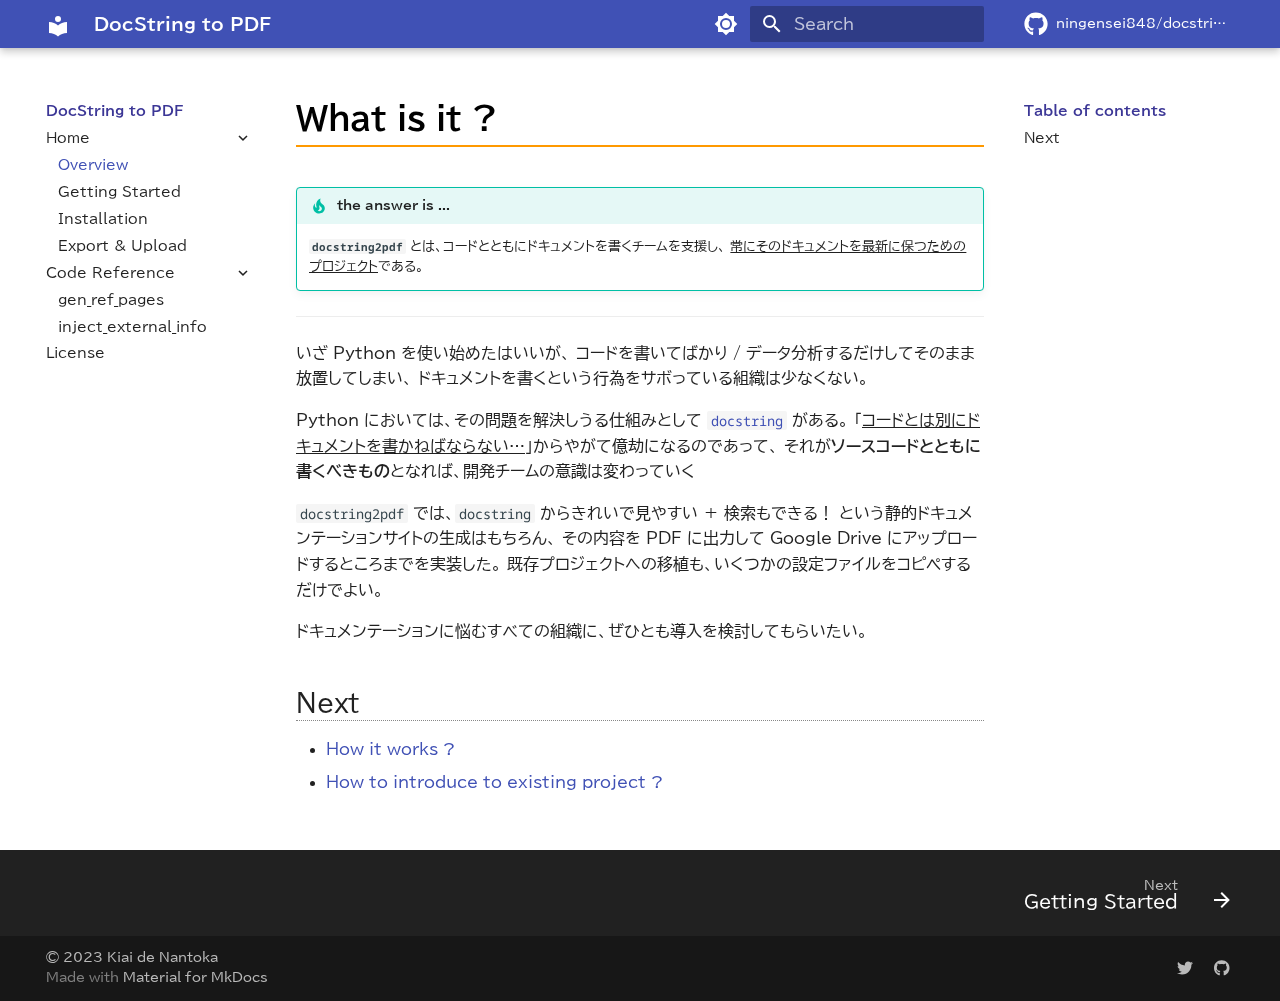
==== commit 914962c8: "deploy: bf832ba57e0082a06e7be8aa3b7d7dc7e950945a" ====
--- a/index.html
+++ b/index.html
@@ -1,651 +1,354 @@
 
-<!doctype html>
-<html lang="en" class="no-js">
-  <head>
-    
-      <meta charset="utf-8">
-      <meta name="viewport" content="width=device-width,initial-scale=1">
-      
-        <meta name="description" content="This is Documentation for docstring2pdf">
-      
-      
-        <meta name="author" content="Ningensei848">
-      
-      
-        <link rel="canonical" href="https://ningensei848.github.io/docstring2pdf/">
-      
-      
-      
-        <link rel="next" href="how-it-works/">
-      
-      <link rel="icon" href="https://ningensei848.github.io/img/favicon.ico">
-      <meta name="generator" content="mkdocs-1.4.2, mkdocs-material-9.1.5">
-    
-    
-      
-        <title>docstring2pdf の紹介 - DocString to PDF</title>
-      
-    
-    
-      <link rel="stylesheet" href="assets/stylesheets/main.7a7fce14.min.css">
-      
-        
-        <link rel="stylesheet" href="assets/stylesheets/palette.a0c5b2b5.min.css">
-      
-      
+<!DOCTYPE html>
 
-    
-    
-    
-      
-        
-        
-        <link rel="preconnect" href="https://fonts.gstatic.com" crossorigin>
-        <link rel="stylesheet" href="https://fonts.googleapis.com/css?family=BIZ+UDPGothic:300,300i,400,400i,700,700i%7CNoto+Sans+Mono:400,400i,700,700i&display=fallback">
-        <style>:root{--md-text-font:"BIZ UDPGothic";--md-code-font:"Noto Sans Mono"}</style>
-      
-    
-    
-      <link rel="stylesheet" href="assets/_mkdocstrings.css">
-    
-      <link rel="stylesheet" href="stylesheets/base.css">
-    
-      <link rel="stylesheet" href="stylesheets/material.css">
-    
-      <link rel="stylesheet" href="stylesheets/mkdocstrings.css">
-    
-    <script>__md_scope=new URL(".",location),__md_hash=e=>[...e].reduce((e,_)=>(e<<5)-e+_.charCodeAt(0),0),__md_get=(e,_=localStorage,t=__md_scope)=>JSON.parse(_.getItem(t.pathname+"."+e)),__md_set=(e,_,t=localStorage,a=__md_scope)=>{try{t.setItem(a.pathname+"."+e,JSON.stringify(_))}catch(e){}}</script>
-    
-      
-  
-
-
-  
-  
-
-
-  <script id="__analytics">function __md_analytics(){function n(){dataLayer.push(arguments)}window.dataLayer=window.dataLayer||[],n("js",new Date),n("config","G-W1M1TTQDP4"),document.addEventListener("DOMContentLoaded",function(){document.forms.search&&document.forms.search.query.addEventListener("blur",function(){this.value&&n("event","search",{search_term:this.value})}),document$.subscribe(function(){var a=document.forms.feedback;if(void 0!==a)for(var e of a.querySelectorAll("[type=submit]"))e.addEventListener("click",function(e){e.preventDefault();var t=document.location.pathname,e=this.getAttribute("data-md-value");n("event","feedback",{page:t,data:e}),a.firstElementChild.disabled=!0;e=a.querySelector(".md-feedback__note [data-md-value='"+e+"']");e&&(e.hidden=!1)}),a.hidden=!1}),location$.subscribe(function(e){n("config","G-W1M1TTQDP4",{page_path:e.pathname})})});var e=document.createElement("script");e.async=!0,e.src="https://www.googletagmanager.com/gtag/js?id=G-W1M1TTQDP4",document.getElementById("__analytics").insertAdjacentElement("afterEnd",e)}</script>
-
-  
-    <script>"undefined"!=typeof __md_analytics&&__md_analytics()</script>
-  
-
-    
-    
-      
-        <meta  property="og:type"  content="website" >
-      
-        <meta  property="og:title"  content="docstring2pdf の紹介 - DocString to PDF" >
-      
-        <meta  property="og:description"  content="This is Documentation for docstring2pdf" >
-      
-        <meta  property="og:image"  content="https://ningensei848.github.io/docstring2pdf/assets/images/social/index.png" >
-      
-        <meta  property="og:image:type"  content="image/png" >
-      
-        <meta  property="og:image:width"  content="1200" >
-      
-        <meta  property="og:image:height"  content="630" >
-      
-        <meta  property="og:url"  content="https://ningensei848.github.io/docstring2pdf/" >
-      
-        <meta  name="twitter:card"  content="summary_large_image" >
-      
-        <meta  name="twitter:title"  content="docstring2pdf の紹介 - DocString to PDF" >
-      
-        <meta  name="twitter:description"  content="This is Documentation for docstring2pdf" >
-      
-        <meta  name="twitter:image"  content="https://ningensei848.github.io/docstring2pdf/assets/images/social/index.png" >
-      
-    
-    
-  </head>
-  
-  
-    
-    
-      
-    
-    
-    
-    
-    <body dir="ltr" data-md-color-scheme="default" data-md-color-primary="indigo" data-md-color-accent="">
-  
-    
-    
-      <script>var palette=__md_get("__palette");if(palette&&"object"==typeof palette.color)for(var key of Object.keys(palette.color))document.body.setAttribute("data-md-color-"+key,palette.color[key])</script>
-    
-    <input class="md-toggle" data-md-toggle="drawer" type="checkbox" id="__drawer" autocomplete="off">
-    <input class="md-toggle" data-md-toggle="search" type="checkbox" id="__search" autocomplete="off">
-    <label class="md-overlay" for="__drawer"></label>
-    <div data-md-component="skip">
-      
-        
-        <a href="#what-is-it" class="md-skip">
+<html class="no-js" lang="en">
+<head>
+<meta charset="utf-8"/>
+<meta content="width=device-width,initial-scale=1" name="viewport"/>
+<meta content="This is Documentation for docstring2pdf" name="description"/>
+<meta content="Ningensei848" name="author"/>
+<link href="https://ningensei848.github.io/docstring2pdf/" rel="canonical"/>
+<link href="how-it-works/" rel="next"/>
+<link href="https://ningensei848.github.io/img/favicon.ico" rel="icon"/>
+<meta content="mkdocs-1.4.2, mkdocs-material-9.1.5" name="generator"/>
+<title>docstring2pdf の紹介 - DocString to PDF</title>
+<link href="assets/stylesheets/main.7a7fce14.min.css" rel="stylesheet"/>
+<link href="assets/stylesheets/palette.a0c5b2b5.min.css" rel="stylesheet"/>
+<link crossorigin="" href="https://fonts.gstatic.com" rel="preconnect"/>
+<link href="https://fonts.googleapis.com/css?family=BIZ+UDPGothic:300,300i,400,400i,700,700i%7CNoto+Sans+Mono:400,400i,700,700i&amp;display=fallback" rel="stylesheet"/>
+<style>:root{--md-text-font:"BIZ UDPGothic";--md-code-font:"Noto Sans Mono"}</style>
+<link href="assets/_mkdocstrings.css" rel="stylesheet"/>
+<link href="stylesheets/base.css" rel="stylesheet"/>
+<link href="stylesheets/material.css" rel="stylesheet"/>
+<link href="stylesheets/mkdocstrings.css" rel="stylesheet"/>
+<script>__md_scope=new URL(".",location),__md_hash=e=>[...e].reduce((e,_)=>(e<<5)-e+_.charCodeAt(0),0),__md_get=(e,_=localStorage,t=__md_scope)=>JSON.parse(_.getItem(t.pathname+"."+e)),__md_set=(e,_,t=localStorage,a=__md_scope)=>{try{t.setItem(a.pathname+"."+e,JSON.stringify(_))}catch(e){}}</script>
+<script id="__analytics">function __md_analytics(){function n(){dataLayer.push(arguments)}window.dataLayer=window.dataLayer||[],n("js",new Date),n("config","G-W1M1TTQDP4"),document.addEventListener("DOMContentLoaded",function(){document.forms.search&&document.forms.search.query.addEventListener("blur",function(){this.value&&n("event","search",{search_term:this.value})}),document$.subscribe(function(){var a=document.forms.feedback;if(void 0!==a)for(var e of a.querySelectorAll("[type=submit]"))e.addEventListener("click",function(e){e.preventDefault();var t=document.location.pathname,e=this.getAttribute("data-md-value");n("event","feedback",{page:t,data:e}),a.firstElementChild.disabled=!0;e=a.querySelector(".md-feedback__note [data-md-value='"+e+"']");e&&(e.hidden=!1)}),a.hidden=!1}),location$.subscribe(function(e){n("config","G-W1M1TTQDP4",{page_path:e.pathname})})});var e=document.createElement("script");e.async=!0,e.src="https://www.googletagmanager.com/gtag/js?id=G-W1M1TTQDP4",document.getElementById("__analytics").insertAdjacentElement("afterEnd",e)}</script>
+<script>"undefined"!=typeof __md_analytics&&__md_analytics()</script>
+<meta content="website" property="og:type"/>
+<meta content="docstring2pdf の紹介 - DocString to PDF" property="og:title"/>
+<meta content="This is Documentation for docstring2pdf" property="og:description"/>
+<meta content="https://ningensei848.github.io/docstring2pdf/assets/images/social/index.png" property="og:image"/>
+<meta content="image/png" property="og:image:type"/>
+<meta content="1200" property="og:image:width"/>
+<meta content="630" property="og:image:height"/>
+<meta content="https://ningensei848.github.io/docstring2pdf/" property="og:url"/>
+<meta content="summary_large_image" name="twitter:card"/>
+<meta content="docstring2pdf の紹介 - DocString to PDF" name="twitter:title"/>
+<meta content="This is Documentation for docstring2pdf" name="twitter:description"/>
+<meta content="https://ningensei848.github.io/docstring2pdf/assets/images/social/index.png" name="twitter:image"/>
+<script async="" crossorigin="anonymous" src="https://pagead2.googlesyndication.com/pagead/js/adsbygoogle.js?client=ca-pub-7857289120965920"></script>
+<link href="assets/stylesheets/glightbox.min.css" rel="stylesheet"/><style>
+            html.glightbox-open { overflow: initial; height: 100%; }
+            .gslide-title { margin-top: 0px; user-select: text; }
+            .gslide-desc { color: #666; user-select: text; }
+            .gslide-image img { background: white; }
+            
+                .gscrollbar-fixer { padding-right: 15px; }
+                .gdesc-inner { font-size: 0.75rem; }
+                body[data-md-color-scheme="slate"] .gdesc-inner { background: var(--md-default-bg-color);}
+                body[data-md-color-scheme="slate"] .gslide-title { color: var(--md-default-fg-color);}
+                body[data-md-color-scheme="slate"] .gslide-desc { color: var(--md-default-fg-color);}
+                </style><script src="assets/javascripts/glightbox.min.js"></script></head>
+<body data-md-color-accent="" data-md-color-primary="indigo" data-md-color-scheme="default" dir="ltr">
+<script>var palette=__md_get("__palette");if(palette&&"object"==typeof palette.color)for(var key of Object.keys(palette.color))document.body.setAttribute("data-md-color-"+key,palette.color[key])</script>
+<input autocomplete="off" class="md-toggle" data-md-toggle="drawer" id="__drawer" type="checkbox"/>
+<input autocomplete="off" class="md-toggle" data-md-toggle="search" id="__search" type="checkbox"/>
+<label class="md-overlay" for="__drawer"></label>
+<div data-md-component="skip">
+<a class="md-skip" href="#what-is-it">
           Skip to content
         </a>
-      
-    </div>
-    <div data-md-component="announce">
-      
-    </div>
-    
-    
-      
-
-  
-
+</div>
+<div data-md-component="announce">
+</div>
 <header class="md-header md-header--shadow" data-md-component="header">
-  <nav class="md-header__inner md-grid" aria-label="Header">
-    <a href="." title="DocString to PDF" class="md-header__button md-logo" aria-label="DocString to PDF" data-md-component="logo">
-      
-  
-  <svg xmlns="http://www.w3.org/2000/svg" viewBox="0 0 24 24"><path d="M12 8a3 3 0 0 0 3-3 3 3 0 0 0-3-3 3 3 0 0 0-3 3 3 3 0 0 0 3 3m0 3.54C9.64 9.35 6.5 8 3 8v11c3.5 0 6.64 1.35 9 3.54 2.36-2.19 5.5-3.54 9-3.54V8c-3.5 0-6.64 1.35-9 3.54Z"/></svg>
-
-    </a>
-    <label class="md-header__button md-icon" for="__drawer">
-      <svg xmlns="http://www.w3.org/2000/svg" viewBox="0 0 24 24"><path d="M3 6h18v2H3V6m0 5h18v2H3v-2m0 5h18v2H3v-2Z"/></svg>
-    </label>
-    <div class="md-header__title" data-md-component="header-title">
-      <div class="md-header__ellipsis">
-        <div class="md-header__topic">
-          <span class="md-ellipsis">
+<nav aria-label="Header" class="md-header__inner md-grid">
+<a aria-label="DocString to PDF" class="md-header__button md-logo" data-md-component="logo" href="." title="DocString to PDF">
+<svg viewbox="0 0 24 24" xmlns="http://www.w3.org/2000/svg"><path d="M12 8a3 3 0 0 0 3-3 3 3 0 0 0-3-3 3 3 0 0 0-3 3 3 3 0 0 0 3 3m0 3.54C9.64 9.35 6.5 8 3 8v11c3.5 0 6.64 1.35 9 3.54 2.36-2.19 5.5-3.54 9-3.54V8c-3.5 0-6.64 1.35-9 3.54Z"></path></svg>
+</a>
+<label class="md-header__button md-icon" for="__drawer">
+<svg viewbox="0 0 24 24" xmlns="http://www.w3.org/2000/svg"><path d="M3 6h18v2H3V6m0 5h18v2H3v-2m0 5h18v2H3v-2Z"></path></svg>
+</label>
+<div class="md-header__title" data-md-component="header-title">
+<div class="md-header__ellipsis">
+<div class="md-header__topic">
+<span class="md-ellipsis">
             DocString to PDF
           </span>
-        </div>
-        <div class="md-header__topic" data-md-component="header-topic">
-          <span class="md-ellipsis">
+</div>
+<div class="md-header__topic" data-md-component="header-topic">
+<span class="md-ellipsis">
             
               docstring2pdf の紹介
             
           </span>
-        </div>
-      </div>
-    </div>
-    
-      <form class="md-header__option" data-md-component="palette">
-        
-          
-          <input class="md-option" data-md-color-media="(prefers-color-scheme: light)" data-md-color-scheme="default" data-md-color-primary="indigo" data-md-color-accent=""  aria-label="Switch to dark mode"  type="radio" name="__palette" id="__palette_1">
-          
-            <label class="md-header__button md-icon" title="Switch to dark mode" for="__palette_2" hidden>
-              <svg xmlns="http://www.w3.org/2000/svg" viewBox="0 0 24 24"><path d="M12 8a4 4 0 0 0-4 4 4 4 0 0 0 4 4 4 4 0 0 0 4-4 4 4 0 0 0-4-4m0 10a6 6 0 0 1-6-6 6 6 0 0 1 6-6 6 6 0 0 1 6 6 6 6 0 0 1-6 6m8-9.31V4h-4.69L12 .69 8.69 4H4v4.69L.69 12 4 15.31V20h4.69L12 23.31 15.31 20H20v-4.69L23.31 12 20 8.69Z"/></svg>
-            </label>
-          
-        
-          
-          <input class="md-option" data-md-color-media="(prefers-color-scheme: dark)" data-md-color-scheme="slate" data-md-color-primary="" data-md-color-accent=""  aria-label="Switch to light mode"  type="radio" name="__palette" id="__palette_2">
-          
-            <label class="md-header__button md-icon" title="Switch to light mode" for="__palette_1" hidden>
-              <svg xmlns="http://www.w3.org/2000/svg" viewBox="0 0 24 24"><path d="M12 18c-.89 0-1.74-.2-2.5-.55C11.56 16.5 13 14.42 13 12c0-2.42-1.44-4.5-3.5-5.45C10.26 6.2 11.11 6 12 6a6 6 0 0 1 6 6 6 6 0 0 1-6 6m8-9.31V4h-4.69L12 .69 8.69 4H4v4.69L.69 12 4 15.31V20h4.69L12 23.31 15.31 20H20v-4.69L23.31 12 20 8.69Z"/></svg>
-            </label>
-          
-        
-      </form>
-    
-    
-    
-      <label class="md-header__button md-icon" for="__search">
-        <svg xmlns="http://www.w3.org/2000/svg" viewBox="0 0 24 24"><path d="M9.5 3A6.5 6.5 0 0 1 16 9.5c0 1.61-.59 3.09-1.56 4.23l.27.27h.79l5 5-1.5 1.5-5-5v-.79l-.27-.27A6.516 6.516 0 0 1 9.5 16 6.5 6.5 0 0 1 3 9.5 6.5 6.5 0 0 1 9.5 3m0 2C7 5 5 7 5 9.5S7 14 9.5 14 14 12 14 9.5 12 5 9.5 5Z"/></svg>
-      </label>
-      <div class="md-search" data-md-component="search" role="dialog">
-  <label class="md-search__overlay" for="__search"></label>
-  <div class="md-search__inner" role="search">
-    <form class="md-search__form" name="search">
-      <input type="text" class="md-search__input" name="query" aria-label="Search" placeholder="Search" autocapitalize="off" autocorrect="off" autocomplete="off" spellcheck="false" data-md-component="search-query" required>
-      <label class="md-search__icon md-icon" for="__search">
-        <svg xmlns="http://www.w3.org/2000/svg" viewBox="0 0 24 24"><path d="M9.5 3A6.5 6.5 0 0 1 16 9.5c0 1.61-.59 3.09-1.56 4.23l.27.27h.79l5 5-1.5 1.5-5-5v-.79l-.27-.27A6.516 6.516 0 0 1 9.5 16 6.5 6.5 0 0 1 3 9.5 6.5 6.5 0 0 1 9.5 3m0 2C7 5 5 7 5 9.5S7 14 9.5 14 14 12 14 9.5 12 5 9.5 5Z"/></svg>
-        <svg xmlns="http://www.w3.org/2000/svg" viewBox="0 0 24 24"><path d="M20 11v2H8l5.5 5.5-1.42 1.42L4.16 12l7.92-7.92L13.5 5.5 8 11h12Z"/></svg>
-      </label>
-      <nav class="md-search__options" aria-label="Search">
-        
-        <button type="reset" class="md-search__icon md-icon" title="Clear" aria-label="Clear" tabindex="-1">
-          <svg xmlns="http://www.w3.org/2000/svg" viewBox="0 0 24 24"><path d="M19 6.41 17.59 5 12 10.59 6.41 5 5 6.41 10.59 12 5 17.59 6.41 19 12 13.41 17.59 19 19 17.59 13.41 12 19 6.41Z"/></svg>
-        </button>
-      </nav>
-      
-    </form>
-    <div class="md-search__output">
-      <div class="md-search__scrollwrap" data-md-scrollfix>
-        <div class="md-search-result" data-md-component="search-result">
-          <div class="md-search-result__meta">
+</div>
+</div>
+</div>
+<form class="md-header__option" data-md-component="palette">
+<input aria-label="Switch to dark mode" class="md-option" data-md-color-accent="" data-md-color-media="(prefers-color-scheme: light)" data-md-color-primary="indigo" data-md-color-scheme="default" id="__palette_1" name="__palette" type="radio"/>
+<label class="md-header__button md-icon" for="__palette_2" hidden="" title="Switch to dark mode">
+<svg viewbox="0 0 24 24" xmlns="http://www.w3.org/2000/svg"><path d="M12 8a4 4 0 0 0-4 4 4 4 0 0 0 4 4 4 4 0 0 0 4-4 4 4 0 0 0-4-4m0 10a6 6 0 0 1-6-6 6 6 0 0 1 6-6 6 6 0 0 1 6 6 6 6 0 0 1-6 6m8-9.31V4h-4.69L12 .69 8.69 4H4v4.69L.69 12 4 15.31V20h4.69L12 23.31 15.31 20H20v-4.69L23.31 12 20 8.69Z"></path></svg>
+</label>
+<input aria-label="Switch to light mode" class="md-option" data-md-color-accent="" data-md-color-media="(prefers-color-scheme: dark)" data-md-color-primary="" data-md-color-scheme="slate" id="__palette_2" name="__palette" type="radio"/>
+<label class="md-header__button md-icon" for="__palette_1" hidden="" title="Switch to light mode">
+<svg viewbox="0 0 24 24" xmlns="http://www.w3.org/2000/svg"><path d="M12 18c-.89 0-1.74-.2-2.5-.55C11.56 16.5 13 14.42 13 12c0-2.42-1.44-4.5-3.5-5.45C10.26 6.2 11.11 6 12 6a6 6 0 0 1 6 6 6 6 0 0 1-6 6m8-9.31V4h-4.69L12 .69 8.69 4H4v4.69L.69 12 4 15.31V20h4.69L12 23.31 15.31 20H20v-4.69L23.31 12 20 8.69Z"></path></svg>
+</label>
+</form>
+<label class="md-header__button md-icon" for="__search">
+<svg viewbox="0 0 24 24" xmlns="http://www.w3.org/2000/svg"><path d="M9.5 3A6.5 6.5 0 0 1 16 9.5c0 1.61-.59 3.09-1.56 4.23l.27.27h.79l5 5-1.5 1.5-5-5v-.79l-.27-.27A6.516 6.516 0 0 1 9.5 16 6.5 6.5 0 0 1 3 9.5 6.5 6.5 0 0 1 9.5 3m0 2C7 5 5 7 5 9.5S7 14 9.5 14 14 12 14 9.5 12 5 9.5 5Z"></path></svg>
+</label>
+<div class="md-search" data-md-component="search" role="dialog">
+<label class="md-search__overlay" for="__search"></label>
+<div class="md-search__inner" role="search">
+<form class="md-search__form" name="search">
+<input aria-label="Search" autocapitalize="off" autocomplete="off" autocorrect="off" class="md-search__input" data-md-component="search-query" name="query" placeholder="Search" required="" spellcheck="false" type="text"/>
+<label class="md-search__icon md-icon" for="__search">
+<svg viewbox="0 0 24 24" xmlns="http://www.w3.org/2000/svg"><path d="M9.5 3A6.5 6.5 0 0 1 16 9.5c0 1.61-.59 3.09-1.56 4.23l.27.27h.79l5 5-1.5 1.5-5-5v-.79l-.27-.27A6.516 6.516 0 0 1 9.5 16 6.5 6.5 0 0 1 3 9.5 6.5 6.5 0 0 1 9.5 3m0 2C7 5 5 7 5 9.5S7 14 9.5 14 14 12 14 9.5 12 5 9.5 5Z"></path></svg>
+<svg viewbox="0 0 24 24" xmlns="http://www.w3.org/2000/svg"><path d="M20 11v2H8l5.5 5.5-1.42 1.42L4.16 12l7.92-7.92L13.5 5.5 8 11h12Z"></path></svg>
+</label>
+<nav aria-label="Search" class="md-search__options">
+<button aria-label="Clear" class="md-search__icon md-icon" tabindex="-1" title="Clear" type="reset">
+<svg viewbox="0 0 24 24" xmlns="http://www.w3.org/2000/svg"><path d="M19 6.41 17.59 5 12 10.59 6.41 5 5 6.41 10.59 12 5 17.59 6.41 19 12 13.41 17.59 19 19 17.59 13.41 12 19 6.41Z"></path></svg>
+</button>
+</nav>
+</form>
+<div class="md-search__output">
+<div class="md-search__scrollwrap" data-md-scrollfix="">
+<div class="md-search-result" data-md-component="search-result">
+<div class="md-search-result__meta">
             Initializing search
           </div>
-          <ol class="md-search-result__list" role="presentation"></ol>
-        </div>
-      </div>
-    </div>
-  </div>
-</div>
-    
-    
-      <div class="md-header__source">
-        <a href="https://github.com/ningensei848/docstring2pdf" title="Go to repository" class="md-source" data-md-component="source">
-  <div class="md-source__icon md-icon">
-    
-    <svg xmlns="http://www.w3.org/2000/svg" viewBox="0 0 496 512"><!--! Font Awesome Free 6.3.0 by @fontawesome - https://fontawesome.com License - https://fontawesome.com/license/free (Icons: CC BY 4.0, Fonts: SIL OFL 1.1, Code: MIT License) Copyright 2023 Fonticons, Inc.--><path d="M165.9 397.4c0 2-2.3 3.6-5.2 3.6-3.3.3-5.6-1.3-5.6-3.6 0-2 2.3-3.6 5.2-3.6 3-.3 5.6 1.3 5.6 3.6zm-31.1-4.5c-.7 2 1.3 4.3 4.3 4.9 2.6 1 5.6 0 6.2-2s-1.3-4.3-4.3-5.2c-2.6-.7-5.5.3-6.2 2.3zm44.2-1.7c-2.9.7-4.9 2.6-4.6 4.9.3 2 2.9 3.3 5.9 2.6 2.9-.7 4.9-2.6 4.6-4.6-.3-1.9-3-3.2-5.9-2.9zM244.8 8C106.1 8 0 113.3 0 252c0 110.9 69.8 205.8 169.5 239.2 12.8 2.3 17.3-5.6 17.3-12.1 0-6.2-.3-40.4-.3-61.4 0 0-70 15-84.7-29.8 0 0-11.4-29.1-27.8-36.6 0 0-22.9-15.7 1.6-15.4 0 0 24.9 2 38.6 25.8 21.9 38.6 58.6 27.5 72.9 20.9 2.3-16 8.8-27.1 16-33.7-55.9-6.2-112.3-14.3-112.3-110.5 0-27.5 7.6-41.3 23.6-58.9-2.6-6.5-11.1-33.3 2.6-67.9 20.9-6.5 69 27 69 27 20-5.6 41.5-8.5 62.8-8.5s42.8 2.9 62.8 8.5c0 0 48.1-33.6 69-27 13.7 34.7 5.2 61.4 2.6 67.9 16 17.7 25.8 31.5 25.8 58.9 0 96.5-58.9 104.2-114.8 110.5 9.2 7.9 17 22.9 17 46.4 0 33.7-.3 75.4-.3 83.6 0 6.5 4.6 14.4 17.3 12.1C428.2 457.8 496 362.9 496 252 496 113.3 383.5 8 244.8 8zM97.2 352.9c-1.3 1-1 3.3.7 5.2 1.6 1.6 3.9 2.3 5.2 1 1.3-1 1-3.3-.7-5.2-1.6-1.6-3.9-2.3-5.2-1zm-10.8-8.1c-.7 1.3.3 2.9 2.3 3.9 1.6 1 3.6.7 4.3-.7.7-1.3-.3-2.9-2.3-3.9-2-.6-3.6-.3-4.3.7zm32.4 35.6c-1.6 1.3-1 4.3 1.3 6.2 2.3 2.3 5.2 2.6 6.5 1 1.3-1.3.7-4.3-1.3-6.2-2.2-2.3-5.2-2.6-6.5-1zm-11.4-14.7c-1.6 1-1.6 3.6 0 5.9 1.6 2.3 4.3 3.3 5.6 2.3 1.6-1.3 1.6-3.9 0-6.2-1.4-2.3-4-3.3-5.6-2z"/></svg>
-  </div>
-  <div class="md-source__repository">
+<ol class="md-search-result__list" role="presentation"></ol>
+</div>
+</div>
+</div>
+</div>
+</div>
+<div class="md-header__source">
+<a class="md-source" data-md-component="source" href="https://github.com/ningensei848/docstring2pdf" title="Go to repository">
+<div class="md-source__icon md-icon">
+<svg viewbox="0 0 496 512" xmlns="http://www.w3.org/2000/svg"><!--! Font Awesome Free 6.3.0 by @fontawesome - https://fontawesome.com License - https://fontawesome.com/license/free (Icons: CC BY 4.0, Fonts: SIL OFL 1.1, Code: MIT License) Copyright 2023 Fonticons, Inc.--><path d="M165.9 397.4c0 2-2.3 3.6-5.2 3.6-3.3.3-5.6-1.3-5.6-3.6 0-2 2.3-3.6 5.2-3.6 3-.3 5.6 1.3 5.6 3.6zm-31.1-4.5c-.7 2 1.3 4.3 4.3 4.9 2.6 1 5.6 0 6.2-2s-1.3-4.3-4.3-5.2c-2.6-.7-5.5.3-6.2 2.3zm44.2-1.7c-2.9.7-4.9 2.6-4.6 4.9.3 2 2.9 3.3 5.9 2.6 2.9-.7 4.9-2.6 4.6-4.6-.3-1.9-3-3.2-5.9-2.9zM244.8 8C106.1 8 0 113.3 0 252c0 110.9 69.8 205.8 169.5 239.2 12.8 2.3 17.3-5.6 17.3-12.1 0-6.2-.3-40.4-.3-61.4 0 0-70 15-84.7-29.8 0 0-11.4-29.1-27.8-36.6 0 0-22.9-15.7 1.6-15.4 0 0 24.9 2 38.6 25.8 21.9 38.6 58.6 27.5 72.9 20.9 2.3-16 8.8-27.1 16-33.7-55.9-6.2-112.3-14.3-112.3-110.5 0-27.5 7.6-41.3 23.6-58.9-2.6-6.5-11.1-33.3 2.6-67.9 20.9-6.5 69 27 69 27 20-5.6 41.5-8.5 62.8-8.5s42.8 2.9 62.8 8.5c0 0 48.1-33.6 69-27 13.7 34.7 5.2 61.4 2.6 67.9 16 17.7 25.8 31.5 25.8 58.9 0 96.5-58.9 104.2-114.8 110.5 9.2 7.9 17 22.9 17 46.4 0 33.7-.3 75.4-.3 83.6 0 6.5 4.6 14.4 17.3 12.1C428.2 457.8 496 362.9 496 252 496 113.3 383.5 8 244.8 8zM97.2 352.9c-1.3 1-1 3.3.7 5.2 1.6 1.6 3.9 2.3 5.2 1 1.3-1 1-3.3-.7-5.2-1.6-1.6-3.9-2.3-5.2-1zm-10.8-8.1c-.7 1.3.3 2.9 2.3 3.9 1.6 1 3.6.7 4.3-.7.7-1.3-.3-2.9-2.3-3.9-2-.6-3.6-.3-4.3.7zm32.4 35.6c-1.6 1.3-1 4.3 1.3 6.2 2.3 2.3 5.2 2.6 6.5 1 1.3-1.3.7-4.3-1.3-6.2-2.2-2.3-5.2-2.6-6.5-1zm-11.4-14.7c-1.6 1-1.6 3.6 0 5.9 1.6 2.3 4.3 3.3 5.6 2.3 1.6-1.3 1.6-3.9 0-6.2-1.4-2.3-4-3.3-5.6-2z"></path></svg>
+</div>
+<div class="md-source__repository">
     ningensei848/docstring2pdf
   </div>
 </a>
-      </div>
-    
-  </nav>
-  
+</div>
+</nav>
 </header>
-    
-    <div class="md-container" data-md-component="container">
-      
-      
-        
-          
-        
-      
-      <main class="md-main" data-md-component="main">
-        <div class="md-main__inner md-grid">
-          
-            
-              
-              <div class="md-sidebar md-sidebar--primary" data-md-component="sidebar" data-md-type="navigation" >
-                <div class="md-sidebar__scrollwrap">
-                  <div class="md-sidebar__inner">
-                    
-
-
-<nav class="md-nav md-nav--primary" aria-label="Navigation" data-md-level="0">
-  <label class="md-nav__title" for="__drawer">
-    <a href="." title="DocString to PDF" class="md-nav__button md-logo" aria-label="DocString to PDF" data-md-component="logo">
-      
-  
-  <svg xmlns="http://www.w3.org/2000/svg" viewBox="0 0 24 24"><path d="M12 8a3 3 0 0 0 3-3 3 3 0 0 0-3-3 3 3 0 0 0-3 3 3 3 0 0 0 3 3m0 3.54C9.64 9.35 6.5 8 3 8v11c3.5 0 6.64 1.35 9 3.54 2.36-2.19 5.5-3.54 9-3.54V8c-3.5 0-6.64 1.35-9 3.54Z"/></svg>
-
-    </a>
+<div class="md-container" data-md-component="container">
+<main class="md-main" data-md-component="main">
+<div class="md-main__inner md-grid">
+<div class="md-sidebar md-sidebar--primary" data-md-component="sidebar" data-md-type="navigation">
+<div class="md-sidebar__scrollwrap">
+<div class="md-sidebar__inner">
+<nav aria-label="Navigation" class="md-nav md-nav--primary" data-md-level="0">
+<label class="md-nav__title" for="__drawer">
+<a aria-label="DocString to PDF" class="md-nav__button md-logo" data-md-component="logo" href="." title="DocString to PDF">
+<svg viewbox="0 0 24 24" xmlns="http://www.w3.org/2000/svg"><path d="M12 8a3 3 0 0 0 3-3 3 3 0 0 0-3-3 3 3 0 0 0-3 3 3 3 0 0 0 3 3m0 3.54C9.64 9.35 6.5 8 3 8v11c3.5 0 6.64 1.35 9 3.54 2.36-2.19 5.5-3.54 9-3.54V8c-3.5 0-6.64 1.35-9 3.54Z"></path></svg>
+</a>
     DocString to PDF
   </label>
-  
-    <div class="md-nav__source">
-      <a href="https://github.com/ningensei848/docstring2pdf" title="Go to repository" class="md-source" data-md-component="source">
-  <div class="md-source__icon md-icon">
-    
-    <svg xmlns="http://www.w3.org/2000/svg" viewBox="0 0 496 512"><!--! Font Awesome Free 6.3.0 by @fontawesome - https://fontawesome.com License - https://fontawesome.com/license/free (Icons: CC BY 4.0, Fonts: SIL OFL 1.1, Code: MIT License) Copyright 2023 Fonticons, Inc.--><path d="M165.9 397.4c0 2-2.3 3.6-5.2 3.6-3.3.3-5.6-1.3-5.6-3.6 0-2 2.3-3.6 5.2-3.6 3-.3 5.6 1.3 5.6 3.6zm-31.1-4.5c-.7 2 1.3 4.3 4.3 4.9 2.6 1 5.6 0 6.2-2s-1.3-4.3-4.3-5.2c-2.6-.7-5.5.3-6.2 2.3zm44.2-1.7c-2.9.7-4.9 2.6-4.6 4.9.3 2 2.9 3.3 5.9 2.6 2.9-.7 4.9-2.6 4.6-4.6-.3-1.9-3-3.2-5.9-2.9zM244.8 8C106.1 8 0 113.3 0 252c0 110.9 69.8 205.8 169.5 239.2 12.8 2.3 17.3-5.6 17.3-12.1 0-6.2-.3-40.4-.3-61.4 0 0-70 15-84.7-29.8 0 0-11.4-29.1-27.8-36.6 0 0-22.9-15.7 1.6-15.4 0 0 24.9 2 38.6 25.8 21.9 38.6 58.6 27.5 72.9 20.9 2.3-16 8.8-27.1 16-33.7-55.9-6.2-112.3-14.3-112.3-110.5 0-27.5 7.6-41.3 23.6-58.9-2.6-6.5-11.1-33.3 2.6-67.9 20.9-6.5 69 27 69 27 20-5.6 41.5-8.5 62.8-8.5s42.8 2.9 62.8 8.5c0 0 48.1-33.6 69-27 13.7 34.7 5.2 61.4 2.6 67.9 16 17.7 25.8 31.5 25.8 58.9 0 96.5-58.9 104.2-114.8 110.5 9.2 7.9 17 22.9 17 46.4 0 33.7-.3 75.4-.3 83.6 0 6.5 4.6 14.4 17.3 12.1C428.2 457.8 496 362.9 496 252 496 113.3 383.5 8 244.8 8zM97.2 352.9c-1.3 1-1 3.3.7 5.2 1.6 1.6 3.9 2.3 5.2 1 1.3-1 1-3.3-.7-5.2-1.6-1.6-3.9-2.3-5.2-1zm-10.8-8.1c-.7 1.3.3 2.9 2.3 3.9 1.6 1 3.6.7 4.3-.7.7-1.3-.3-2.9-2.3-3.9-2-.6-3.6-.3-4.3.7zm32.4 35.6c-1.6 1.3-1 4.3 1.3 6.2 2.3 2.3 5.2 2.6 6.5 1 1.3-1.3.7-4.3-1.3-6.2-2.2-2.3-5.2-2.6-6.5-1zm-11.4-14.7c-1.6 1-1.6 3.6 0 5.9 1.6 2.3 4.3 3.3 5.6 2.3 1.6-1.3 1.6-3.9 0-6.2-1.4-2.3-4-3.3-5.6-2z"/></svg>
-  </div>
-  <div class="md-source__repository">
+<div class="md-nav__source">
+<a class="md-source" data-md-component="source" href="https://github.com/ningensei848/docstring2pdf" title="Go to repository">
+<div class="md-source__icon md-icon">
+<svg viewbox="0 0 496 512" xmlns="http://www.w3.org/2000/svg"><!--! Font Awesome Free 6.3.0 by @fontawesome - https://fontawesome.com License - https://fontawesome.com/license/free (Icons: CC BY 4.0, Fonts: SIL OFL 1.1, Code: MIT License) Copyright 2023 Fonticons, Inc.--><path d="M165.9 397.4c0 2-2.3 3.6-5.2 3.6-3.3.3-5.6-1.3-5.6-3.6 0-2 2.3-3.6 5.2-3.6 3-.3 5.6 1.3 5.6 3.6zm-31.1-4.5c-.7 2 1.3 4.3 4.3 4.9 2.6 1 5.6 0 6.2-2s-1.3-4.3-4.3-5.2c-2.6-.7-5.5.3-6.2 2.3zm44.2-1.7c-2.9.7-4.9 2.6-4.6 4.9.3 2 2.9 3.3 5.9 2.6 2.9-.7 4.9-2.6 4.6-4.6-.3-1.9-3-3.2-5.9-2.9zM244.8 8C106.1 8 0 113.3 0 252c0 110.9 69.8 205.8 169.5 239.2 12.8 2.3 17.3-5.6 17.3-12.1 0-6.2-.3-40.4-.3-61.4 0 0-70 15-84.7-29.8 0 0-11.4-29.1-27.8-36.6 0 0-22.9-15.7 1.6-15.4 0 0 24.9 2 38.6 25.8 21.9 38.6 58.6 27.5 72.9 20.9 2.3-16 8.8-27.1 16-33.7-55.9-6.2-112.3-14.3-112.3-110.5 0-27.5 7.6-41.3 23.6-58.9-2.6-6.5-11.1-33.3 2.6-67.9 20.9-6.5 69 27 69 27 20-5.6 41.5-8.5 62.8-8.5s42.8 2.9 62.8 8.5c0 0 48.1-33.6 69-27 13.7 34.7 5.2 61.4 2.6 67.9 16 17.7 25.8 31.5 25.8 58.9 0 96.5-58.9 104.2-114.8 110.5 9.2 7.9 17 22.9 17 46.4 0 33.7-.3 75.4-.3 83.6 0 6.5 4.6 14.4 17.3 12.1C428.2 457.8 496 362.9 496 252 496 113.3 383.5 8 244.8 8zM97.2 352.9c-1.3 1-1 3.3.7 5.2 1.6 1.6 3.9 2.3 5.2 1 1.3-1 1-3.3-.7-5.2-1.6-1.6-3.9-2.3-5.2-1zm-10.8-8.1c-.7 1.3.3 2.9 2.3 3.9 1.6 1 3.6.7 4.3-.7.7-1.3-.3-2.9-2.3-3.9-2-.6-3.6-.3-4.3.7zm32.4 35.6c-1.6 1.3-1 4.3 1.3 6.2 2.3 2.3 5.2 2.6 6.5 1 1.3-1.3.7-4.3-1.3-6.2-2.2-2.3-5.2-2.6-6.5-1zm-11.4-14.7c-1.6 1-1.6 3.6 0 5.9 1.6 2.3 4.3 3.3 5.6 2.3 1.6-1.3 1.6-3.9 0-6.2-1.4-2.3-4-3.3-5.6-2z"></path></svg>
+</div>
+<div class="md-source__repository">
     ningensei848/docstring2pdf
   </div>
 </a>
-    </div>
-  
-  <ul class="md-nav__list" data-md-scrollfix>
-    
-      
-      
-      
-
-  
-  
-    
-  
-  
-    
-    <li class="md-nav__item md-nav__item--active md-nav__item--nested">
-      
-      
-      
-      
-      <input class="md-nav__toggle md-toggle " type="checkbox" id="__nav_1" checked>
-      
-      
-      
-        <label class="md-nav__link" for="__nav_1" id="__nav_1_label" tabindex="0">
+</div>
+<ul class="md-nav__list" data-md-scrollfix="">
+<li class="md-nav__item md-nav__item--active md-nav__item--nested">
+<input checked="" class="md-nav__toggle md-toggle" id="__nav_1" type="checkbox"/>
+<label class="md-nav__link" for="__nav_1" id="__nav_1_label" tabindex="0">
           Home
           <span class="md-nav__icon md-icon"></span>
-        </label>
-      
-      <nav class="md-nav" data-md-level="1" aria-labelledby="__nav_1_label" aria-expanded="true">
-        <label class="md-nav__title" for="__nav_1">
-          <span class="md-nav__icon md-icon"></span>
+</label>
+<nav aria-expanded="true" aria-labelledby="__nav_1_label" class="md-nav" data-md-level="1">
+<label class="md-nav__title" for="__nav_1">
+<span class="md-nav__icon md-icon"></span>
           Home
         </label>
-        <ul class="md-nav__list" data-md-scrollfix>
-          
-            
-              
-  
-  
-    
-  
-  
-    <li class="md-nav__item md-nav__item--active">
-      
-      <input class="md-nav__toggle md-toggle" type="checkbox" id="__toc">
-      
-      
-        
-      
-      
-        <label class="md-nav__link md-nav__link--active" for="__toc">
+<ul class="md-nav__list" data-md-scrollfix="">
+<li class="md-nav__item md-nav__item--active">
+<input class="md-nav__toggle md-toggle" id="__toc" type="checkbox"/>
+<label class="md-nav__link md-nav__link--active" for="__toc">
           Overview
           <span class="md-nav__icon md-icon"></span>
-        </label>
-      
-      <a href="." class="md-nav__link md-nav__link--active">
+</label>
+<a class="md-nav__link md-nav__link--active" href=".">
         Overview
       </a>
-      
-        
-
-<nav class="md-nav md-nav--secondary" aria-label="Table of contents">
-  
-  
-  
-    
-  
-  
-    <label class="md-nav__title" for="__toc">
-      <span class="md-nav__icon md-icon"></span>
+<nav aria-label="Table of contents" class="md-nav md-nav--secondary">
+<label class="md-nav__title" for="__toc">
+<span class="md-nav__icon md-icon"></span>
       Table of contents
     </label>
-    <ul class="md-nav__list" data-md-component="toc" data-md-scrollfix>
-      
-        <li class="md-nav__item">
-  <a href="#next" class="md-nav__link">
+<ul class="md-nav__list" data-md-component="toc" data-md-scrollfix="">
+<li class="md-nav__item">
+<a class="md-nav__link" href="#next">
     Next
   </a>
-  
-</li>
-      
-    </ul>
-  
-</nav>
-      
-    </li>
-  
-
-            
-          
-            
-              
-  
-  
-  
-    <li class="md-nav__item">
-      <a href="how-it-works/" class="md-nav__link">
+</li>
+</ul>
+</nav>
+</li>
+<li class="md-nav__item">
+<a class="md-nav__link" href="how-it-works/">
         Getting Started
       </a>
-    </li>
-  
-
-            
-          
-            
-              
-  
-  
-  
-    <li class="md-nav__item">
-      <a href="how-to-introduce/" class="md-nav__link">
+</li>
+<li class="md-nav__item">
+<a class="md-nav__link" href="how-to-install/">
         Installation
       </a>
-    </li>
-  
-
-            
-          
-        </ul>
-      </nav>
-    </li>
-  
-
-    
-      
-      
-      
-
-  
-  
-  
-    
-    <li class="md-nav__item md-nav__item--nested">
-      
-      
-      
-      
-        
-      
-      <input class="md-nav__toggle md-toggle md-toggle--indeterminate" type="checkbox" id="__nav_2" >
-      
-      
-      
-        <label class="md-nav__link" for="__nav_2" id="__nav_2_label" tabindex="0">
+</li>
+<li class="md-nav__item">
+<a class="md-nav__link" href="how-to-use/">
+        Export &amp; Upload
+      </a>
+</li>
+</ul>
+</nav>
+</li>
+<li class="md-nav__item md-nav__item--nested">
+<input class="md-nav__toggle md-toggle md-toggle--indeterminate" id="__nav_2" type="checkbox"/>
+<label class="md-nav__link" for="__nav_2" id="__nav_2_label" tabindex="0">
           Code Reference
           <span class="md-nav__icon md-icon"></span>
-        </label>
-      
-      <nav class="md-nav" data-md-level="1" aria-labelledby="__nav_2_label" aria-expanded="false">
-        <label class="md-nav__title" for="__nav_2">
-          <span class="md-nav__icon md-icon"></span>
+</label>
+<nav aria-expanded="false" aria-labelledby="__nav_2_label" class="md-nav" data-md-level="1">
+<label class="md-nav__title" for="__nav_2">
+<span class="md-nav__icon md-icon"></span>
           Code Reference
         </label>
-        <ul class="md-nav__list" data-md-scrollfix>
-          
-            
-              
-  
-  
-  
-    <li class="md-nav__item">
-      <a href="reference/src/gen_ref_pages/" class="md-nav__link">
+<ul class="md-nav__list" data-md-scrollfix="">
+<li class="md-nav__item">
+<a class="md-nav__link" href="reference/scripts/gen_ref_pages/">
         gen_ref_pages
       </a>
-    </li>
-  
-
-            
-          
-            
-              
-  
-  
-  
-    <li class="md-nav__item">
-      <a href="reference/src/inject_external_info/" class="md-nav__link">
+</li>
+<li class="md-nav__item">
+<a class="md-nav__link" href="reference/scripts/inject_external_info/">
         inject_external_info
       </a>
-    </li>
-  
-
-            
-          
-        </ul>
-      </nav>
-    </li>
-  
-
-    
-      
-      
-      
-
-  
-  
-  
-    <li class="md-nav__item">
-      <a href="license/" class="md-nav__link">
+</li>
+</ul>
+</nav>
+</li>
+<li class="md-nav__item">
+<a class="md-nav__link" href="license/">
         License
       </a>
-    </li>
-  
-
-    
-  </ul>
-</nav>
-                  </div>
-                </div>
-              </div>
-            
-            
-              
-              <div class="md-sidebar md-sidebar--secondary" data-md-component="sidebar" data-md-type="toc" >
-                <div class="md-sidebar__scrollwrap">
-                  <div class="md-sidebar__inner">
-                    
-
-<nav class="md-nav md-nav--secondary" aria-label="Table of contents">
-  
-  
-  
-    
-  
-  
-    <label class="md-nav__title" for="__toc">
-      <span class="md-nav__icon md-icon"></span>
+</li>
+</ul>
+</nav>
+</div>
+</div>
+</div>
+<div class="md-sidebar md-sidebar--secondary" data-md-component="sidebar" data-md-type="toc">
+<div class="md-sidebar__scrollwrap">
+<div class="md-sidebar__inner">
+<nav aria-label="Table of contents" class="md-nav md-nav--secondary">
+<label class="md-nav__title" for="__toc">
+<span class="md-nav__icon md-icon"></span>
       Table of contents
     </label>
-    <ul class="md-nav__list" data-md-component="toc" data-md-scrollfix>
-      
-        <li class="md-nav__item">
-  <a href="#next" class="md-nav__link">
+<ul class="md-nav__list" data-md-component="toc" data-md-scrollfix="">
+<li class="md-nav__item">
+<a class="md-nav__link" href="#next">
     Next
   </a>
-  
-</li>
-      
-    </ul>
-  
-</nav>
-                  </div>
-                </div>
-              </div>
-            
-          
-          
-            <div class="md-content" data-md-component="content">
-              <article class="md-content__inner md-typeset">
-                
-                  
-
-  
-  
-
-
+</li>
+</ul>
+</nav>
+</div>
+</div>
+</div>
+<div class="md-content" data-md-component="content">
+<article class="md-content__inner md-typeset">
 <h1 id="what-is-it">What is it ?<a class="headerlink" href="#what-is-it" title="Permanent link">¤</a></h1>
-<p>コードを書いてばかり、あるいはデータ分析してばかりで、
+<!-- Admonition -->
+<div class="admonition tip">
+<p class="admonition-title">the answer is ...</p>
+<p><strong><code>docstring2pdf</code></strong> とは、コードとともにドキュメントを書くチームを支援し、
+<u>常にそのドキュメントを最新に保つためのプロジェクト</u>である。</p>
+</div>
+<!-- end Admonition -->
+<hr/>
+<p>いざ Python を使い始めたはいいが、
+コードを書いてばかり / データ分析するだけしてそのまま放置してしまい、
 ドキュメントを書くという行為をサボっている組織は少なくない。</p>
 <p>Python においては、その問題を解決しうる仕組みとして
  <a href="https://peps.python.org/pep-0257/"><code>docstring</code></a> がある。
-「コードとは別にドキュメントを書く」からやがて億劫になるのであって、
-それがソースコードとともに書くべきものとなれば、開発チームの意識は変わっていく――</p>
+「<u>コードとは別にドキュメントを書かねばならない…</u>」からやがて億劫になるのであって、
+それが<strong>ソースコードとともに書くべきもの</strong>となれば、開発チームの意識は変わっていく――</p>
 <p><code>docstring2pdf</code> では、<code>docstring</code> からきれいで見やすい ＋ 検索もできる！
 という静的ドキュメンテーションサイトの生成はもちろん、
-その内容を PDF に出力して Google Drive にアップロードするところまでを実装している。</p>
-<!-- TODO: 既存プロジェクトへの移植も、いくつかの設定ファイルをコピペするだけでよい。 -->
-
+その内容を PDF に出力して Google Drive にアップロードするところまでを実装した。
+既存プロジェクトへの移植も、いくつかの設定ファイルをコピペするだけでよい。</p>
 <p>ドキュメンテーションに悩むすべての組織に、ぜひとも導入を検討してもらいたい。</p>
 <h2 id="next">Next<a class="headerlink" href="#next" title="Permanent link">¤</a></h2>
 <ul>
 <li><a href="how-it-works/">How it works ?</a></li>
-<li><a href="how-to-introduce/">How to introduce to existing project ?</a></li>
-</ul>
-
-
-  
-
-
-
-
-                
-              </article>
-            </div>
-          
-          
-        </div>
-        
-          <button type="button" class="md-top md-icon" data-md-component="top" hidden>
-            <svg xmlns="http://www.w3.org/2000/svg" viewBox="0 0 24 24"><path d="M13 20h-2V8l-5.5 5.5-1.42-1.42L12 4.16l7.92 7.92-1.42 1.42L13 8v12Z"/></svg>
+<li><a href="how-to-install/">How to introduce to existing project ?</a></li>
+</ul>
+</article>
+</div>
+</div>
+<button class="md-top md-icon" data-md-component="top" hidden="" type="button">
+<svg viewbox="0 0 24 24" xmlns="http://www.w3.org/2000/svg"><path d="M13 20h-2V8l-5.5 5.5-1.42-1.42L12 4.16l7.92 7.92-1.42 1.42L13 8v12Z"></path></svg>
             Back to top
           </button>
-        
-      </main>
-      
-        <footer class="md-footer">
-  
-    
-      
-      <nav class="md-footer__inner md-grid" aria-label="Footer" >
-        
-        
-          
-          <a href="how-it-works/" class="md-footer__link md-footer__link--next" aria-label="Next: Getting Started" rel="next">
-            <div class="md-footer__title">
-              <span class="md-footer__direction">
+</main>
+<footer class="md-footer">
+<nav aria-label="Footer" class="md-footer__inner md-grid">
+<a aria-label="Next: Getting Started" class="md-footer__link md-footer__link--next" href="how-it-works/" rel="next">
+<div class="md-footer__title">
+<span class="md-footer__direction">
                 Next
               </span>
-              <div class="md-ellipsis">
+<div class="md-ellipsis">
                 Getting Started
               </div>
-            </div>
-            <div class="md-footer__button md-icon">
-              <svg xmlns="http://www.w3.org/2000/svg" viewBox="0 0 24 24"><path d="M4 11v2h12l-5.5 5.5 1.42 1.42L19.84 12l-7.92-7.92L10.5 5.5 16 11H4Z"/></svg>
-            </div>
-          </a>
-        
-      </nav>
-    
-  
-  <div class="md-footer-meta md-typeset">
-    <div class="md-footer-meta__inner md-grid">
-      <div class="md-copyright">
-  
-    <div class="md-copyright__highlight">
-      &copy; 2023 Kiai de Nantoka
+</div>
+<div class="md-footer__button md-icon">
+<svg viewbox="0 0 24 24" xmlns="http://www.w3.org/2000/svg"><path d="M4 11v2h12l-5.5 5.5 1.42 1.42L19.84 12l-7.92-7.92L10.5 5.5 16 11H4Z"></path></svg>
+</div>
+</a>
+</nav>
+<div class="md-footer-meta md-typeset">
+<div class="md-footer-meta__inner md-grid">
+<div class="md-copyright">
+<div class="md-copyright__highlight">
+      © 2023 Kiai de Nantoka
     </div>
   
   
     Made with
-    <a href="https://squidfunk.github.io/mkdocs-material/" target="_blank" rel="noopener">
+    <a href="https://squidfunk.github.io/mkdocs-material/" rel="noopener" target="_blank">
       Material for MkDocs
     </a>
-  
-</div>
-      
-        <div class="md-social">
-  
-    
-    
-    
-    
-    <a href="https://twitter.com/Ningensei848" target="_blank" rel="noopener" title="Ningensei848 on Twitter" class="md-social__link">
-      <svg xmlns="http://www.w3.org/2000/svg" viewBox="0 0 512 512"><!--! Font Awesome Free 6.3.0 by @fontawesome - https://fontawesome.com License - https://fontawesome.com/license/free (Icons: CC BY 4.0, Fonts: SIL OFL 1.1, Code: MIT License) Copyright 2023 Fonticons, Inc.--><path d="M459.37 151.716c.325 4.548.325 9.097.325 13.645 0 138.72-105.583 298.558-298.558 298.558-59.452 0-114.68-17.219-161.137-47.106 8.447.974 16.568 1.299 25.34 1.299 49.055 0 94.213-16.568 130.274-44.832-46.132-.975-84.792-31.188-98.112-72.772 6.498.974 12.995 1.624 19.818 1.624 9.421 0 18.843-1.3 27.614-3.573-48.081-9.747-84.143-51.98-84.143-102.985v-1.299c13.969 7.797 30.214 12.67 47.431 13.319-28.264-18.843-46.781-51.005-46.781-87.391 0-19.492 5.197-37.36 14.294-52.954 51.655 63.675 129.3 105.258 216.365 109.807-1.624-7.797-2.599-15.918-2.599-24.04 0-57.828 46.782-104.934 104.934-104.934 30.213 0 57.502 12.67 76.67 33.137 23.715-4.548 46.456-13.32 66.599-25.34-7.798 24.366-24.366 44.833-46.132 57.827 21.117-2.273 41.584-8.122 60.426-16.243-14.292 20.791-32.161 39.308-52.628 54.253z"/></svg>
-    </a>
-  
-    
-    
-    
-    
-      
-      
-    
-    <a href="https://github.com/Ningensei848/docstring2pdf" target="_blank" rel="noopener" title="github.com" class="md-social__link">
-      <svg xmlns="http://www.w3.org/2000/svg" viewBox="0 0 496 512"><!--! Font Awesome Free 6.3.0 by @fontawesome - https://fontawesome.com License - https://fontawesome.com/license/free (Icons: CC BY 4.0, Fonts: SIL OFL 1.1, Code: MIT License) Copyright 2023 Fonticons, Inc.--><path d="M165.9 397.4c0 2-2.3 3.6-5.2 3.6-3.3.3-5.6-1.3-5.6-3.6 0-2 2.3-3.6 5.2-3.6 3-.3 5.6 1.3 5.6 3.6zm-31.1-4.5c-.7 2 1.3 4.3 4.3 4.9 2.6 1 5.6 0 6.2-2s-1.3-4.3-4.3-5.2c-2.6-.7-5.5.3-6.2 2.3zm44.2-1.7c-2.9.7-4.9 2.6-4.6 4.9.3 2 2.9 3.3 5.9 2.6 2.9-.7 4.9-2.6 4.6-4.6-.3-1.9-3-3.2-5.9-2.9zM244.8 8C106.1 8 0 113.3 0 252c0 110.9 69.8 205.8 169.5 239.2 12.8 2.3 17.3-5.6 17.3-12.1 0-6.2-.3-40.4-.3-61.4 0 0-70 15-84.7-29.8 0 0-11.4-29.1-27.8-36.6 0 0-22.9-15.7 1.6-15.4 0 0 24.9 2 38.6 25.8 21.9 38.6 58.6 27.5 72.9 20.9 2.3-16 8.8-27.1 16-33.7-55.9-6.2-112.3-14.3-112.3-110.5 0-27.5 7.6-41.3 23.6-58.9-2.6-6.5-11.1-33.3 2.6-67.9 20.9-6.5 69 27 69 27 20-5.6 41.5-8.5 62.8-8.5s42.8 2.9 62.8 8.5c0 0 48.1-33.6 69-27 13.7 34.7 5.2 61.4 2.6 67.9 16 17.7 25.8 31.5 25.8 58.9 0 96.5-58.9 104.2-114.8 110.5 9.2 7.9 17 22.9 17 46.4 0 33.7-.3 75.4-.3 83.6 0 6.5 4.6 14.4 17.3 12.1C428.2 457.8 496 362.9 496 252 496 113.3 383.5 8 244.8 8zM97.2 352.9c-1.3 1-1 3.3.7 5.2 1.6 1.6 3.9 2.3 5.2 1 1.3-1 1-3.3-.7-5.2-1.6-1.6-3.9-2.3-5.2-1zm-10.8-8.1c-.7 1.3.3 2.9 2.3 3.9 1.6 1 3.6.7 4.3-.7.7-1.3-.3-2.9-2.3-3.9-2-.6-3.6-.3-4.3.7zm32.4 35.6c-1.6 1.3-1 4.3 1.3 6.2 2.3 2.3 5.2 2.6 6.5 1 1.3-1.3.7-4.3-1.3-6.2-2.2-2.3-5.2-2.6-6.5-1zm-11.4-14.7c-1.6 1-1.6 3.6 0 5.9 1.6 2.3 4.3 3.3 5.6 2.3 1.6-1.3 1.6-3.9 0-6.2-1.4-2.3-4-3.3-5.6-2z"/></svg>
-    </a>
-  
-</div>
-      
-    </div>
-  </div>
+</div>
+<div class="md-social">
+<a class="md-social__link" href="https://twitter.com/Ningensei848" rel="noopener" target="_blank" title="Ningensei848 on Twitter">
+<svg viewbox="0 0 512 512" xmlns="http://www.w3.org/2000/svg"><!--! Font Awesome Free 6.3.0 by @fontawesome - https://fontawesome.com License - https://fontawesome.com/license/free (Icons: CC BY 4.0, Fonts: SIL OFL 1.1, Code: MIT License) Copyright 2023 Fonticons, Inc.--><path d="M459.37 151.716c.325 4.548.325 9.097.325 13.645 0 138.72-105.583 298.558-298.558 298.558-59.452 0-114.68-17.219-161.137-47.106 8.447.974 16.568 1.299 25.34 1.299 49.055 0 94.213-16.568 130.274-44.832-46.132-.975-84.792-31.188-98.112-72.772 6.498.974 12.995 1.624 19.818 1.624 9.421 0 18.843-1.3 27.614-3.573-48.081-9.747-84.143-51.98-84.143-102.985v-1.299c13.969 7.797 30.214 12.67 47.431 13.319-28.264-18.843-46.781-51.005-46.781-87.391 0-19.492 5.197-37.36 14.294-52.954 51.655 63.675 129.3 105.258 216.365 109.807-1.624-7.797-2.599-15.918-2.599-24.04 0-57.828 46.782-104.934 104.934-104.934 30.213 0 57.502 12.67 76.67 33.137 23.715-4.548 46.456-13.32 66.599-25.34-7.798 24.366-24.366 44.833-46.132 57.827 21.117-2.273 41.584-8.122 60.426-16.243-14.292 20.791-32.161 39.308-52.628 54.253z"></path></svg>
+</a>
+<a class="md-social__link" href="https://github.com/Ningensei848/docstring2pdf" rel="noopener" target="_blank" title="github.com">
+<svg viewbox="0 0 496 512" xmlns="http://www.w3.org/2000/svg"><!--! Font Awesome Free 6.3.0 by @fontawesome - https://fontawesome.com License - https://fontawesome.com/license/free (Icons: CC BY 4.0, Fonts: SIL OFL 1.1, Code: MIT License) Copyright 2023 Fonticons, Inc.--><path d="M165.9 397.4c0 2-2.3 3.6-5.2 3.6-3.3.3-5.6-1.3-5.6-3.6 0-2 2.3-3.6 5.2-3.6 3-.3 5.6 1.3 5.6 3.6zm-31.1-4.5c-.7 2 1.3 4.3 4.3 4.9 2.6 1 5.6 0 6.2-2s-1.3-4.3-4.3-5.2c-2.6-.7-5.5.3-6.2 2.3zm44.2-1.7c-2.9.7-4.9 2.6-4.6 4.9.3 2 2.9 3.3 5.9 2.6 2.9-.7 4.9-2.6 4.6-4.6-.3-1.9-3-3.2-5.9-2.9zM244.8 8C106.1 8 0 113.3 0 252c0 110.9 69.8 205.8 169.5 239.2 12.8 2.3 17.3-5.6 17.3-12.1 0-6.2-.3-40.4-.3-61.4 0 0-70 15-84.7-29.8 0 0-11.4-29.1-27.8-36.6 0 0-22.9-15.7 1.6-15.4 0 0 24.9 2 38.6 25.8 21.9 38.6 58.6 27.5 72.9 20.9 2.3-16 8.8-27.1 16-33.7-55.9-6.2-112.3-14.3-112.3-110.5 0-27.5 7.6-41.3 23.6-58.9-2.6-6.5-11.1-33.3 2.6-67.9 20.9-6.5 69 27 69 27 20-5.6 41.5-8.5 62.8-8.5s42.8 2.9 62.8 8.5c0 0 48.1-33.6 69-27 13.7 34.7 5.2 61.4 2.6 67.9 16 17.7 25.8 31.5 25.8 58.9 0 96.5-58.9 104.2-114.8 110.5 9.2 7.9 17 22.9 17 46.4 0 33.7-.3 75.4-.3 83.6 0 6.5 4.6 14.4 17.3 12.1C428.2 457.8 496 362.9 496 252 496 113.3 383.5 8 244.8 8zM97.2 352.9c-1.3 1-1 3.3.7 5.2 1.6 1.6 3.9 2.3 5.2 1 1.3-1 1-3.3-.7-5.2-1.6-1.6-3.9-2.3-5.2-1zm-10.8-8.1c-.7 1.3.3 2.9 2.3 3.9 1.6 1 3.6.7 4.3-.7.7-1.3-.3-2.9-2.3-3.9-2-.6-3.6-.3-4.3.7zm32.4 35.6c-1.6 1.3-1 4.3 1.3 6.2 2.3 2.3 5.2 2.6 6.5 1 1.3-1.3.7-4.3-1.3-6.2-2.2-2.3-5.2-2.6-6.5-1zm-11.4-14.7c-1.6 1-1.6 3.6 0 5.9 1.6 2.3 4.3 3.3 5.6 2.3 1.6-1.3 1.6-3.9 0-6.2-1.4-2.3-4-3.3-5.6-2z"></path></svg>
+</a>
+</div>
+</div>
+</div>
 </footer>
-      
-    </div>
-    <div class="md-dialog" data-md-component="dialog">
-      <div class="md-dialog__inner md-typeset"></div>
-    </div>
-    
-    <script id="__config" type="application/json">{"base": ".", "features": ["header.autohide", "navigation.expand", "navigation.top", "navigation.footer"], "search": "assets/javascripts/workers/search.208ed371.min.js", "translations": {"clipboard.copied": "Copied to clipboard", "clipboard.copy": "Copy to clipboard", "search.result.more.one": "1 more on this page", "search.result.more.other": "# more on this page", "search.result.none": "No matching documents", "search.result.one": "1 matching document", "search.result.other": "# matching documents", "search.result.placeholder": "Type to start searching", "search.result.term.missing": "Missing", "select.version": "Select version"}}</script>
-    
-    
-      <script src="assets/javascripts/bundle.407015b8.min.js"></script>
-      
-    
-  </body>
+</div>
+<div class="md-dialog" data-md-component="dialog">
+<div class="md-dialog__inner md-typeset"></div>
+</div>
+<script id="__config" type="application/json">{"base": ".", "features": ["header.autohide", "navigation.expand", "navigation.top", "navigation.footer", "content.code.copy", "content.code.annotate"], "search": "assets/javascripts/workers/search.208ed371.min.js", "translations": {"clipboard.copied": "Copied to clipboard", "clipboard.copy": "Copy to clipboard", "search.result.more.one": "1 more on this page", "search.result.more.other": "# more on this page", "search.result.none": "No matching documents", "search.result.one": "1 matching document", "search.result.other": "# matching documents", "search.result.placeholder": "Type to start searching", "search.result.term.missing": "Missing", "select.version": "Select version"}}</script>
+<script src="assets/javascripts/bundle.407015b8.min.js"></script>
+<script>document$.subscribe(() => {const lightbox = GLightbox({"touchNavigation": true, "loop": false, "zoomable": true, "draggable": true, "openEffect": "zoom", "closeEffect": "zoom", "slideEffect": "slide"});})</script></body>
 </html>